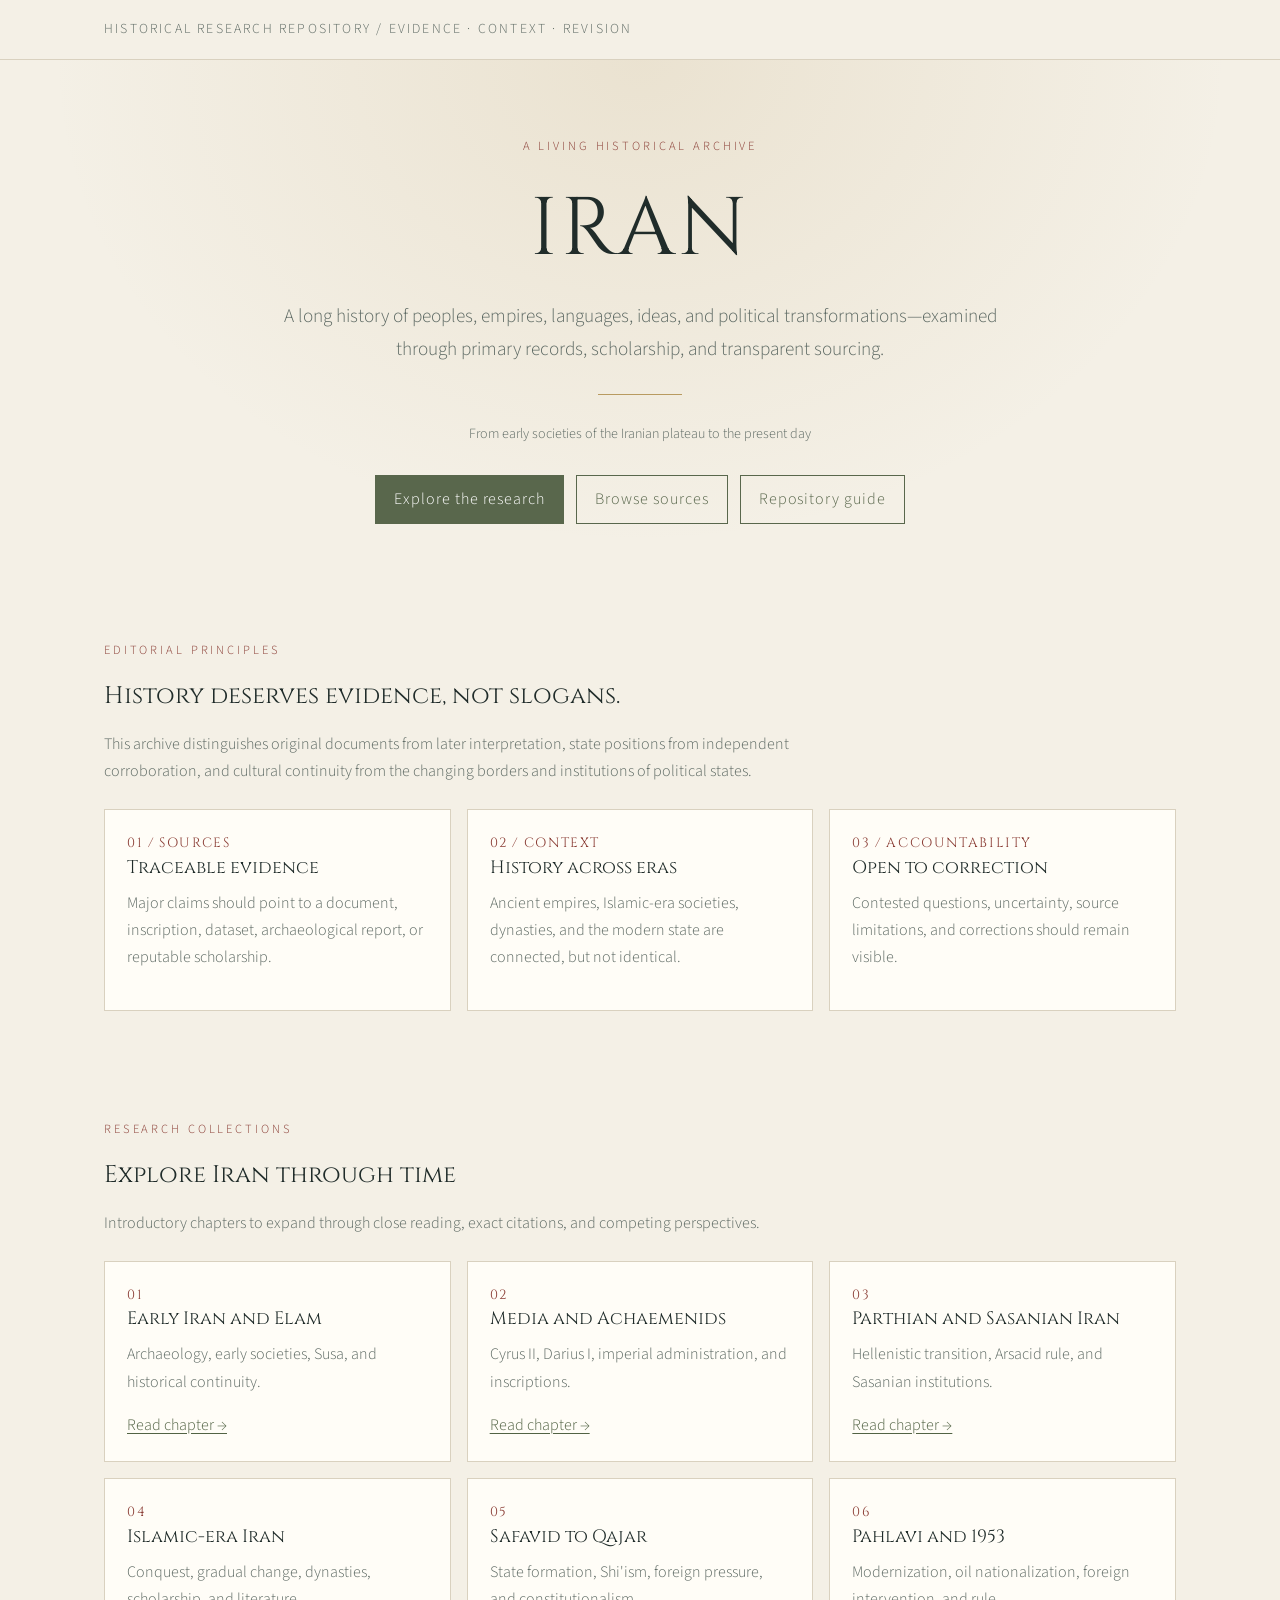
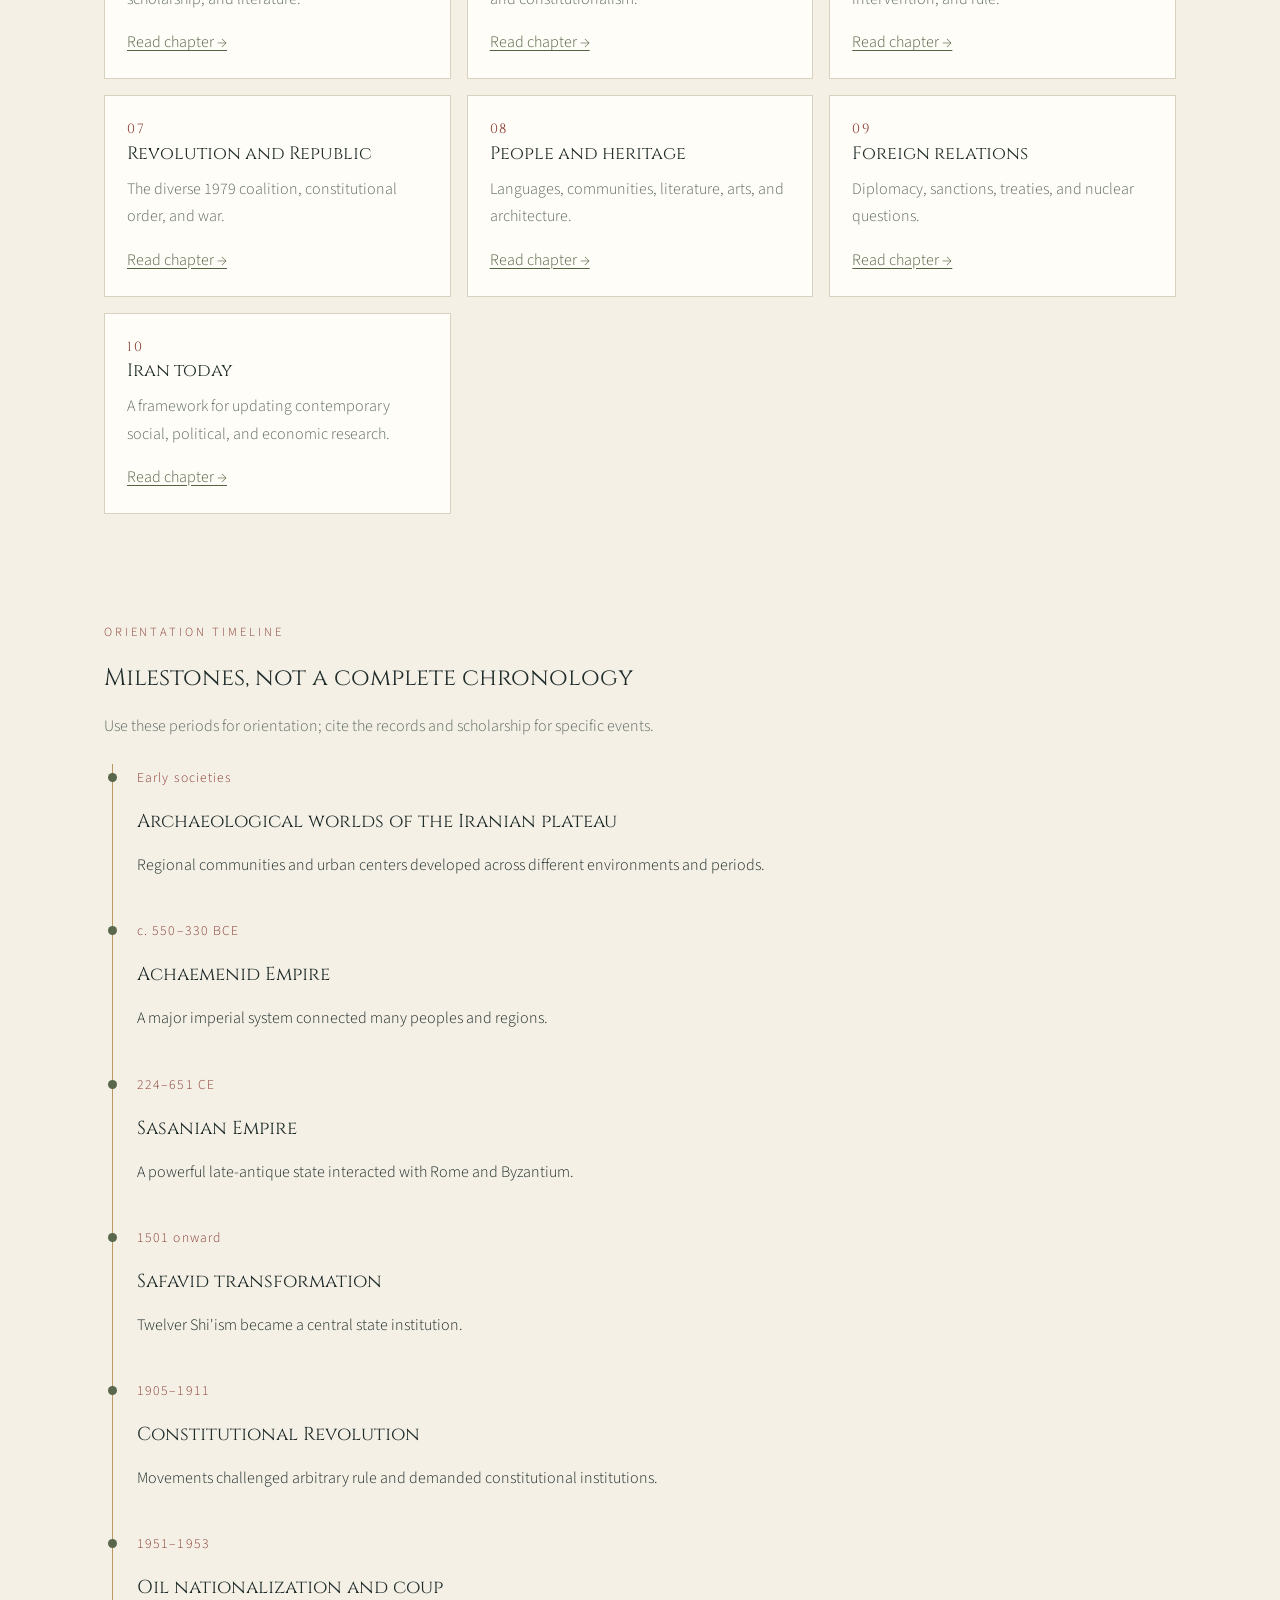
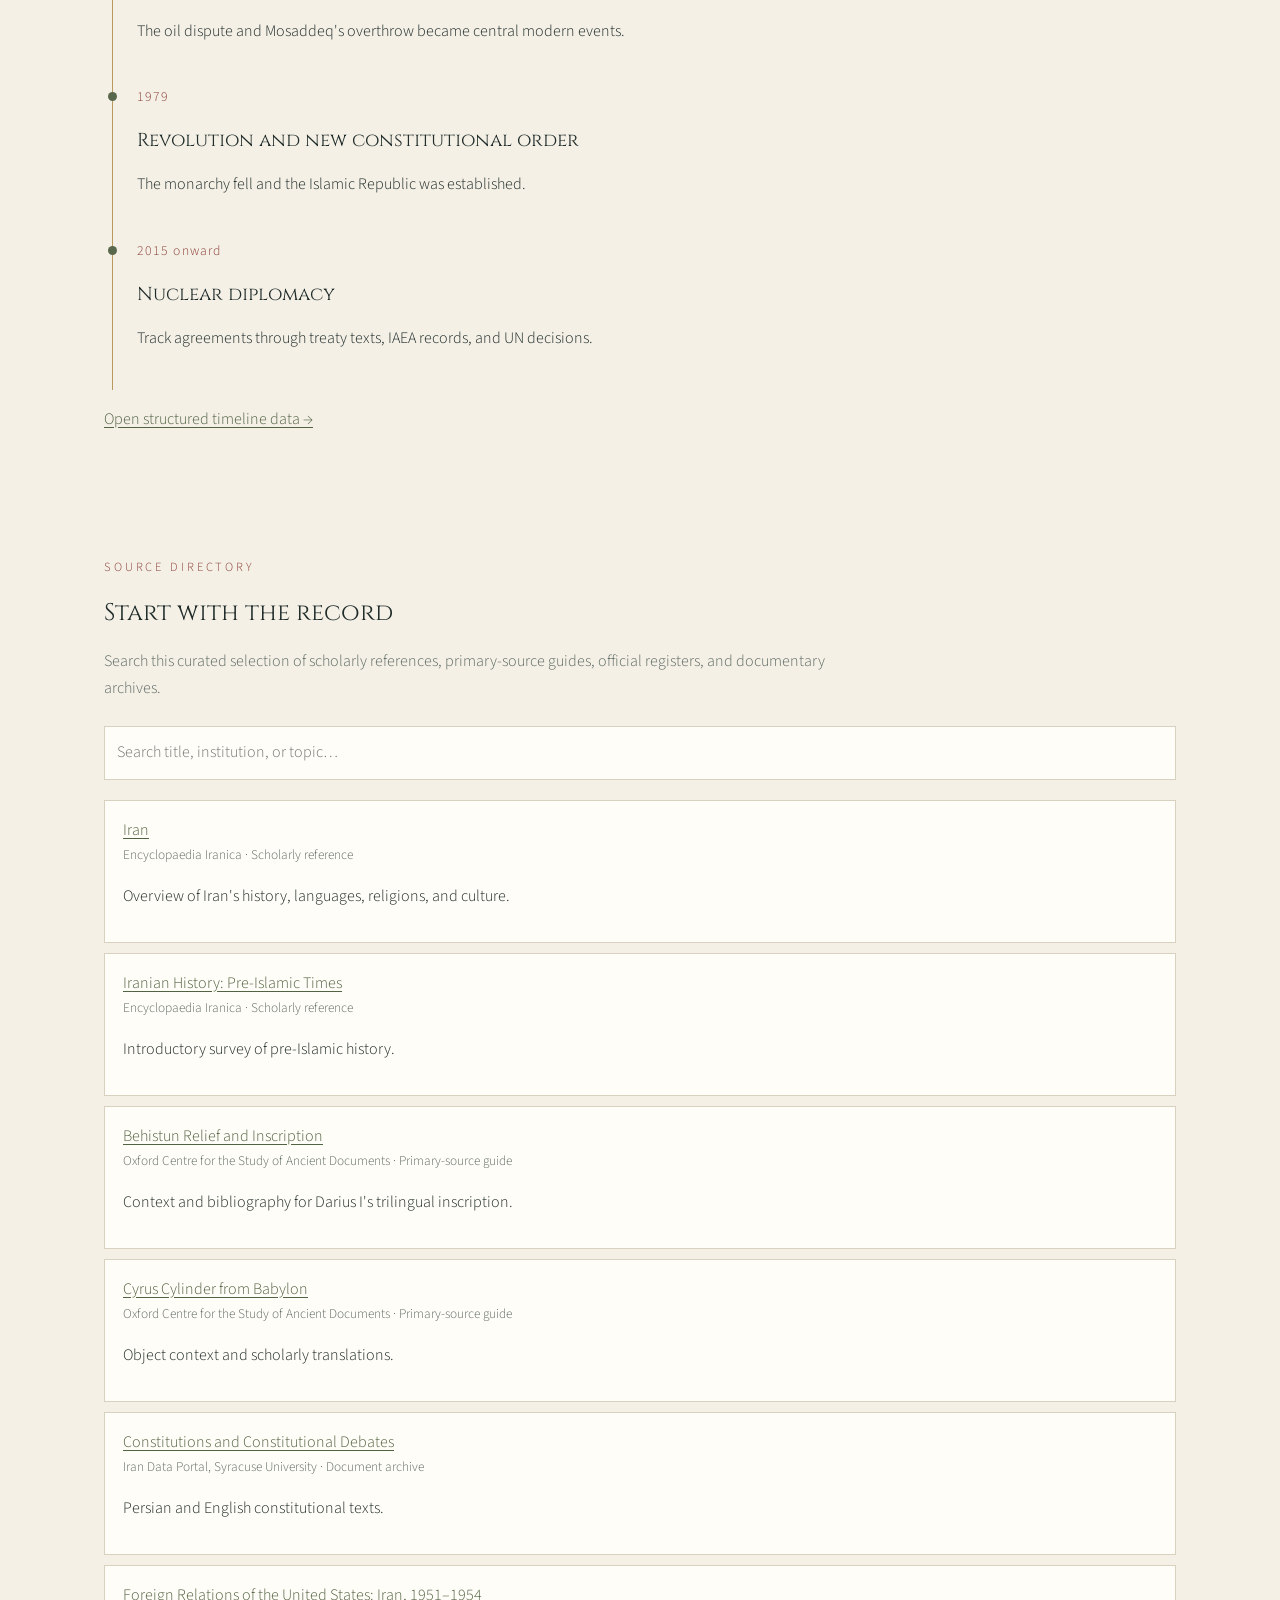
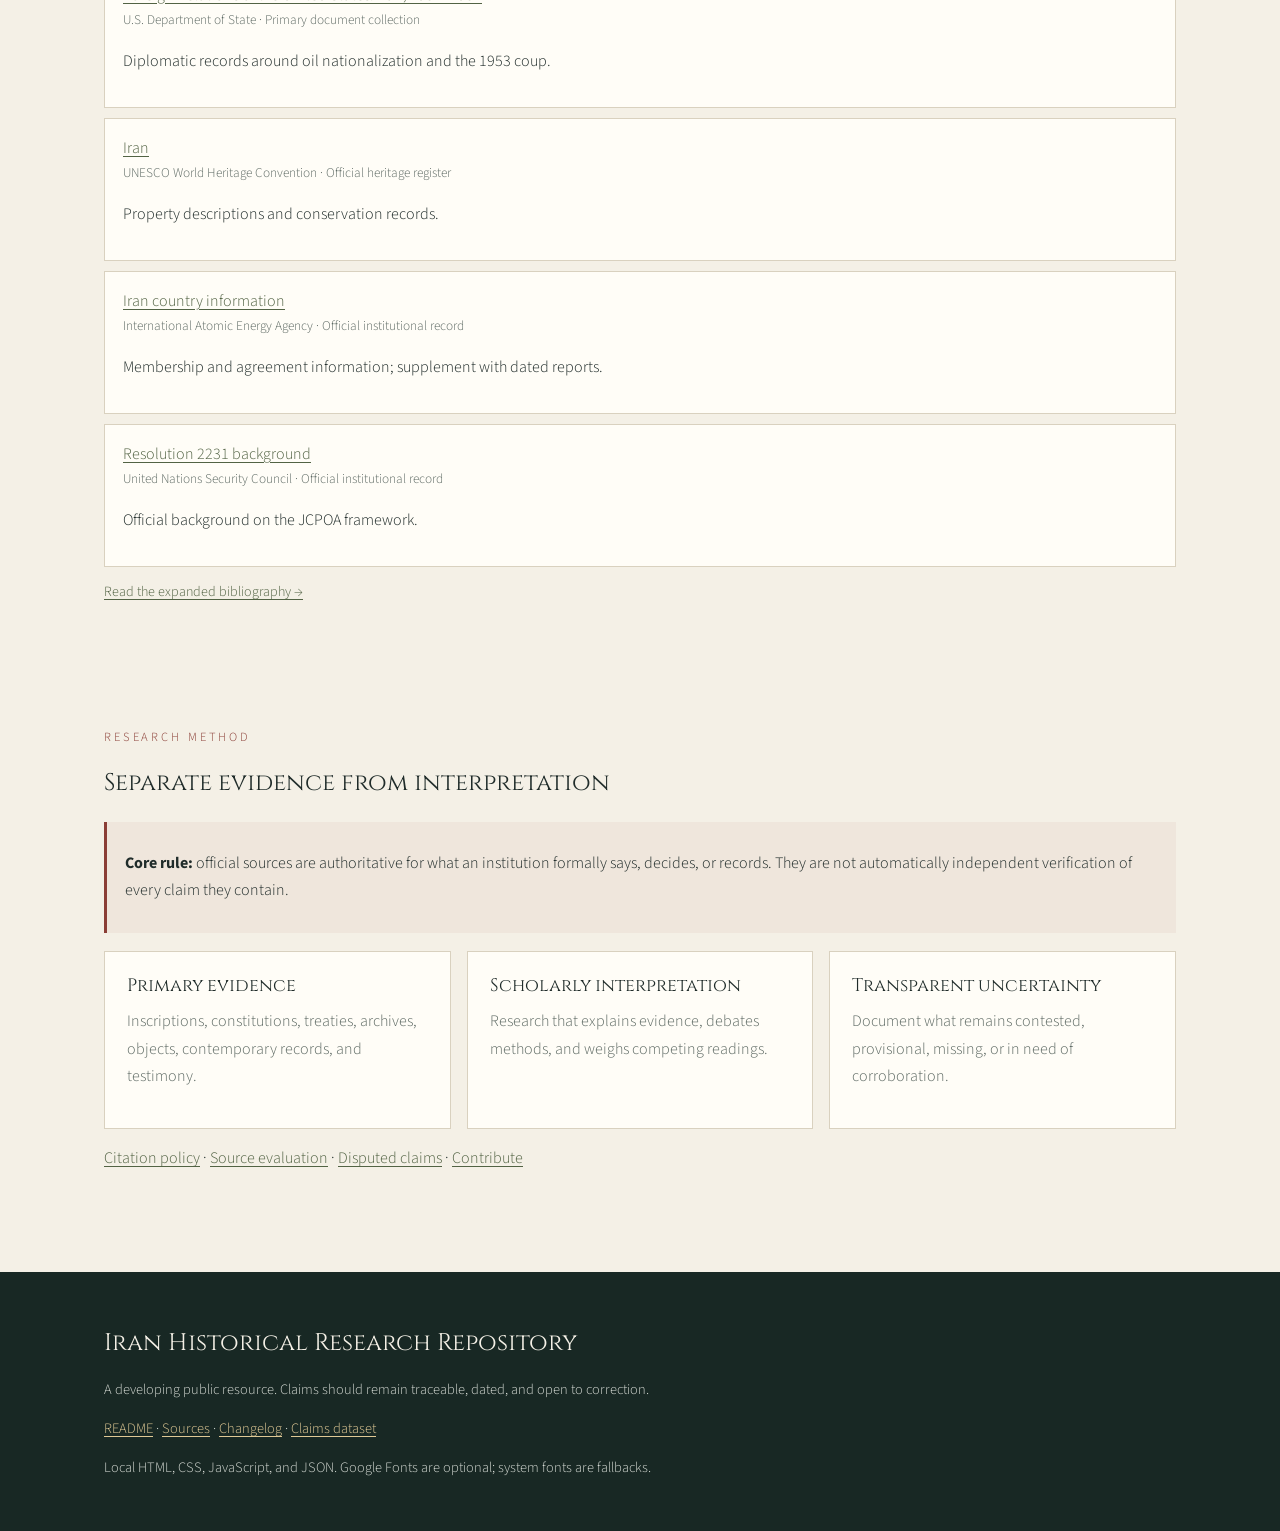
==== index.html @ 771d154b "Add files via upload" ====
<!doctype html>
<html lang="en"><head><meta charset="utf-8"><meta name="viewport" content="width=device-width, initial-scale=1"><meta name="description" content="Source-linked historical research on Iran's ancient societies, empires, peoples, culture, modern state, and international relations."><title>Iran | Historical Research Repository</title><link rel="stylesheet" href="assets/css/style.css"></head>
<body><header class="masthead"><div class="shell">Historical Research Repository / Evidence · Context · Revision</div></header><main>
<section class="hero"><div class="shell"><div class="eyebrow">A living historical archive</div><h1>IRAN</h1><p class="subtitle">A long history of peoples, empires, languages, ideas, and political transformations—examined through primary records, scholarship, and transparent sourcing.</p><div class="rule"></div><p class="fine">From early societies of the Iranian plateau to the present day</p><div class="actions"><a class="button primary" href="#research">Explore the research</a><a class="button" href="#sources">Browse sources</a><a class="button" href="README.md">Repository guide</a></div></div></section>
<section class="section"><div class="shell"><div class="section-head"><div class="eyebrow">Editorial principles</div><h2 class="section-title">History deserves evidence, not slogans.</h2><p>This archive distinguishes original documents from later interpretation, state positions from independent corroboration, and cultural continuity from the changing borders and institutions of political states.</p></div><div class="grid"><article class="panel"><div class="number">01 / SOURCES</div><h3>Traceable evidence</h3><p>Major claims should point to a document, inscription, dataset, archaeological report, or reputable scholarship.</p></article><article class="panel"><div class="number">02 / CONTEXT</div><h3>History across eras</h3><p>Ancient empires, Islamic-era societies, dynasties, and the modern state are connected, but not identical.</p></article><article class="panel"><div class="number">03 / ACCOUNTABILITY</div><h3>Open to correction</h3><p>Contested questions, uncertainty, source limitations, and corrections should remain visible.</p></article></div></div></section>
<section class="section" id="research"><div class="shell"><div class="section-head"><div class="eyebrow">Research collections</div><h2 class="section-title">Explore Iran through time</h2><p>Introductory chapters to expand through close reading, exact citations, and competing perspectives.</p></div><div class="grid">
<article class="panel"><div class="number">01</div><h3>Early Iran and Elam</h3><p>Archaeology, early societies, Susa, and historical continuity.</p><a href="research/01-early-iran-and-elam.md">Read chapter →</a></article>
<article class="panel"><div class="number">02</div><h3>Media and Achaemenids</h3><p>Cyrus II, Darius I, imperial administration, and inscriptions.</p><a href="research/02-media-and-achaemenids.md">Read chapter →</a></article>
<article class="panel"><div class="number">03</div><h3>Parthian and Sasanian Iran</h3><p>Hellenistic transition, Arsacid rule, and Sasanian institutions.</p><a href="research/03-hellenistic-parthian-sasanian.md">Read chapter →</a></article>
<article class="panel"><div class="number">04</div><h3>Islamic-era Iran</h3><p>Conquest, gradual change, dynasties, scholarship, and literature.</p><a href="research/04-islamic-era-and-regional-dynasties.md">Read chapter →</a></article>
<article class="panel"><div class="number">05</div><h3>Safavid to Qajar</h3><p>State formation, Shi'ism, foreign pressure, and constitutionalism.</p><a href="research/05-safavid-to-qajar.md">Read chapter →</a></article>
<article class="panel"><div class="number">06</div><h3>Pahlavi and 1953</h3><p>Modernization, oil nationalization, foreign intervention, and rule.</p><a href="research/06-pahlavi-era-and-1953.md">Read chapter →</a></article>
<article class="panel"><div class="number">07</div><h3>Revolution and Republic</h3><p>The diverse 1979 coalition, constitutional order, and war.</p><a href="research/07-revolution-and-islamic-republic.md">Read chapter →</a></article>
<article class="panel"><div class="number">08</div><h3>People and heritage</h3><p>Languages, communities, literature, arts, and architecture.</p><a href="research/08-people-language-religion-culture.md">Read chapter →</a></article>
<article class="panel"><div class="number">09</div><h3>Foreign relations</h3><p>Diplomacy, sanctions, treaties, and nuclear questions.</p><a href="research/09-foreign-relations-nuclear-diplomacy.md">Read chapter →</a></article>
<article class="panel"><div class="number">10</div><h3>Iran today</h3><p>A framework for updating contemporary social, political, and economic research.</p><a href="research/10-iran-today-and-open-questions.md">Read chapter →</a></article>
</div></div></section>
<section class="section" id="timeline"><div class="shell"><div class="section-head"><div class="eyebrow">Orientation timeline</div><h2 class="section-title">Milestones, not a complete chronology</h2><p>Use these periods for orientation; cite the records and scholarship for specific events.</p></div><div class="timeline">
<div class="event"><time>Early societies</time><h3>Archaeological worlds of the Iranian plateau</h3><p>Regional communities and urban centers developed across different environments and periods.</p></div>
<div class="event"><time>c. 550–330 BCE</time><h3>Achaemenid Empire</h3><p>A major imperial system connected many peoples and regions.</p></div>
<div class="event"><time>224–651 CE</time><h3>Sasanian Empire</h3><p>A powerful late-antique state interacted with Rome and Byzantium.</p></div>
<div class="event"><time>1501 onward</time><h3>Safavid transformation</h3><p>Twelver Shi'ism became a central state institution.</p></div>
<div class="event"><time>1905–1911</time><h3>Constitutional Revolution</h3><p>Movements challenged arbitrary rule and demanded constitutional institutions.</p></div>
<div class="event"><time>1951–1953</time><h3>Oil nationalization and coup</h3><p>The oil dispute and Mosaddeq's overthrow became central modern events.</p></div>
<div class="event"><time>1979</time><h3>Revolution and new constitutional order</h3><p>The monarchy fell and the Islamic Republic was established.</p></div>
<div class="event"><time>2015 onward</time><h3>Nuclear diplomacy</h3><p>Track agreements through treaty texts, IAEA records, and UN decisions.</p></div>
</div><p><a href="data/timeline.json">Open structured timeline data →</a></p></div></section>
<section class="section" id="sources"><div class="shell"><div class="section-head"><div class="eyebrow">Source directory</div><h2 class="section-title">Start with the record</h2><p>Search this curated selection of scholarly references, primary-source guides, official registers, and documentary archives.</p></div><div class="search-row"><input id="source-search" type="search" placeholder="Search title, institution, or topic…" aria-label="Search sources"></div><div id="source-list" class="source-list" aria-live="polite"></div><p class="fine"><a href="SOURCES.md">Read the expanded bibliography →</a></p></div></section>
<section class="section"><div class="shell"><div class="section-head"><div class="eyebrow">Research method</div><h2 class="section-title">Separate evidence from interpretation</h2></div><div class="note"><p><strong>Core rule:</strong> official sources are authoritative for what an institution formally says, decides, or records. They are not automatically independent verification of every claim they contain.</p></div><div class="grid" style="margin-top:18px"><article class="panel"><h3>Primary evidence</h3><p>Inscriptions, constitutions, treaties, archives, objects, contemporary records, and testimony.</p></article><article class="panel"><h3>Scholarly interpretation</h3><p>Research that explains evidence, debates methods, and weighs competing readings.</p></article><article class="panel"><h3>Transparent uncertainty</h3><p>Document what remains contested, provisional, missing, or in need of corroboration.</p></article></div><p><a href="CITATION_POLICY.md">Citation policy</a> · <a href="methodology/source-evaluation.md">Source evaluation</a> · <a href="methodology/disputed-claims.md">Disputed claims</a> · <a href="CONTRIBUTING.md">Contribute</a></p></div></section>
</main><footer class="footer"><div class="shell"><h2>Iran Historical Research Repository</h2><p>A developing public resource. Claims should remain traceable, dated, and open to correction.</p><p><a href="README.md">README</a> · <a href="SOURCES.md">Sources</a> · <a href="updates/changelog.md">Changelog</a> · <a href="data/claims.json">Claims dataset</a></p><p class="fine">Local HTML, CSS, JavaScript, and JSON. Google Fonts are optional; system fonts are fallbacks.</p></div></footer><script src="assets/js/app.js"></script></body></html>
---- assets/css/style.css ----
@import url('https://fonts.googleapis.com/css2?family=Cinzel:wght@400;500&family=Source+Sans+3:wght@300;400;500&display=swap');
:root{--ink:#202c2a;--muted:#5e6a64;--paper:#f4f0e6;--card:#fffdf7;--olive:#59674c;--red:#8b3e36;--gold:#b89a60;--line:#d9d1bf;--night:#182824}*{box-sizing:border-box}html{scroll-behavior:smooth}body{margin:0;background:var(--paper);color:var(--ink);font-family:"Source Sans 3",Arial,sans-serif;font-weight:300;line-height:1.7}a{color:#526344;text-underline-offset:3px}.shell{max-width:1120px;margin:auto;padding:0 24px}.masthead{padding:18px 0;border-bottom:1px solid var(--line);font-size:.86rem;letter-spacing:.16em;text-transform:uppercase;color:var(--muted)}.hero{padding:76px 0 62px;text-align:center;background:radial-gradient(ellipse at top,rgba(184,154,96,.16),transparent 65%)}.eyebrow{letter-spacing:.23em;text-transform:uppercase;color:var(--red);font-size:.78rem}.hero h1,.section-title,h2,h3{font-family:Cinzel,Georgia,serif;font-weight:400;line-height:1.25}.hero h1{font-size:clamp(2.5rem,7vw,5.1rem);letter-spacing:.035em;margin:.25em 0}.subtitle{max-width:760px;margin:0 auto;color:var(--muted);font-size:1.2rem}.rule{width:84px;height:1px;background:var(--gold);margin:28px auto}.actions{display:flex;justify-content:center;gap:12px;flex-wrap:wrap;margin-top:28px}.button{display:inline-block;padding:10px 18px;border:1px solid var(--olive);text-decoration:none;color:var(--olive);letter-spacing:.06em}.button.primary{background:var(--olive);color:white}.section{padding:54px 0}.section-head{margin-bottom:24px}.section-head p{color:var(--muted);max-width:760px}.grid{display:grid;grid-template-columns:repeat(3,minmax(0,1fr));gap:16px}.panel{background:var(--card);border:1px solid var(--line);padding:22px}.panel h3{font-size:1.12rem;margin:.1em 0 .6em}.panel p{color:var(--muted);margin:.4em 0 1em}.number{font-family:Cinzel,Georgia,serif;color:var(--red);font-size:.84rem;letter-spacing:.12em}.timeline{border-left:1px solid var(--gold);margin:18px 0 0 8px;padding-left:24px}.event{position:relative;padding:0 0 22px}.event:before{content:"";position:absolute;width:9px;height:9px;border-radius:50%;background:var(--olive);left:-29px;top:9px}.event time{color:var(--red);letter-spacing:.08em;font-size:.85rem}.search-row{display:flex;gap:10px;flex-wrap:wrap;margin:20px 0}.search-row input{flex:1;min-width:240px;padding:12px;border:1px solid var(--line);background:var(--card);font:inherit}.source-list{display:grid;gap:10px}.source{padding:16px 18px;background:var(--card);border:1px solid var(--line)}.source small{display:block;color:var(--muted)}.note{border-left:3px solid var(--red);padding:12px 18px;background:rgba(139,62,54,.055)}.footer{background:var(--night);color:#f4f0e6;padding:36px 0;margin-top:30px}.footer a{color:#e0c995}.footer p{color:#d4d9d3;font-size:.9rem}.fine{font-size:.88rem;color:var(--muted)}@media(max-width:800px){.grid{grid-template-columns:repeat(2,minmax(0,1fr))}.hero{padding:54px 0 44px}}@media(max-width:560px){.grid{grid-template-columns:1fr}.shell{padding:0 16px}.section{padding:38px 0}.hero h1{font-size:2.65rem}}
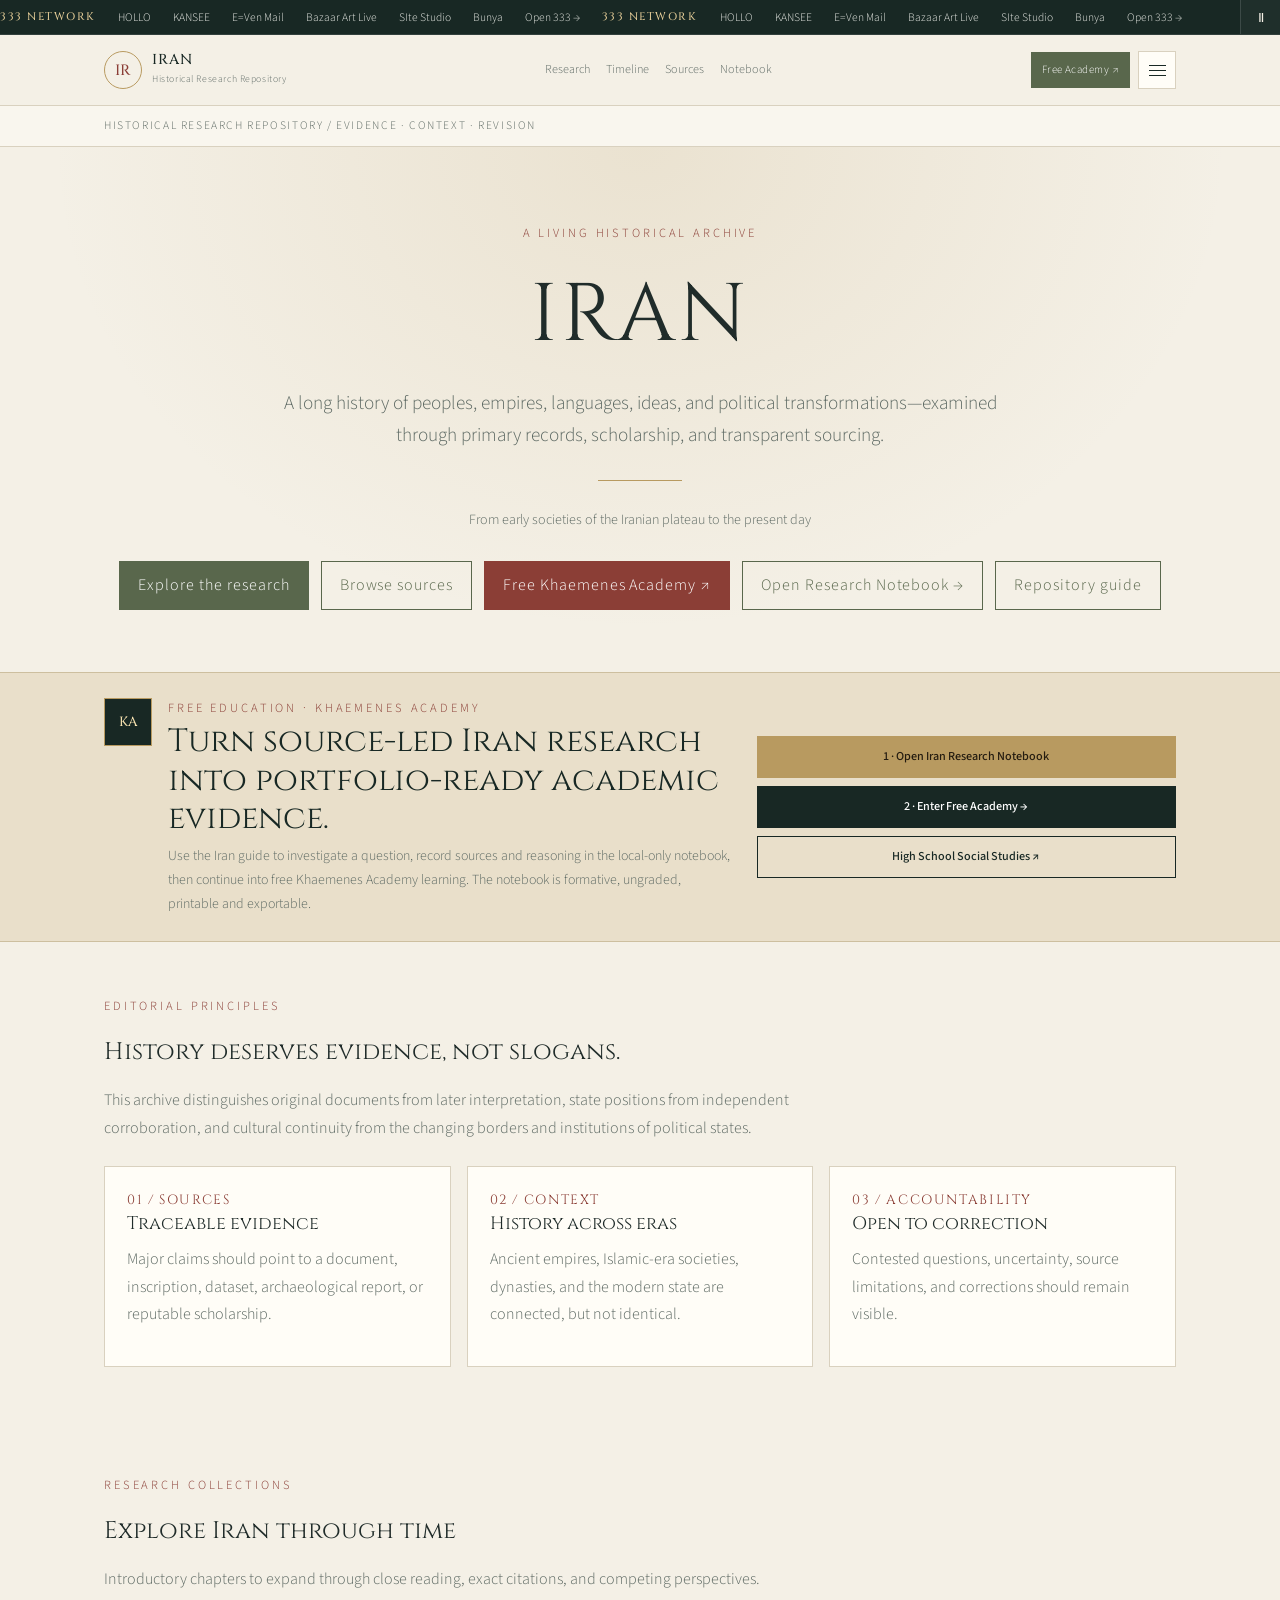
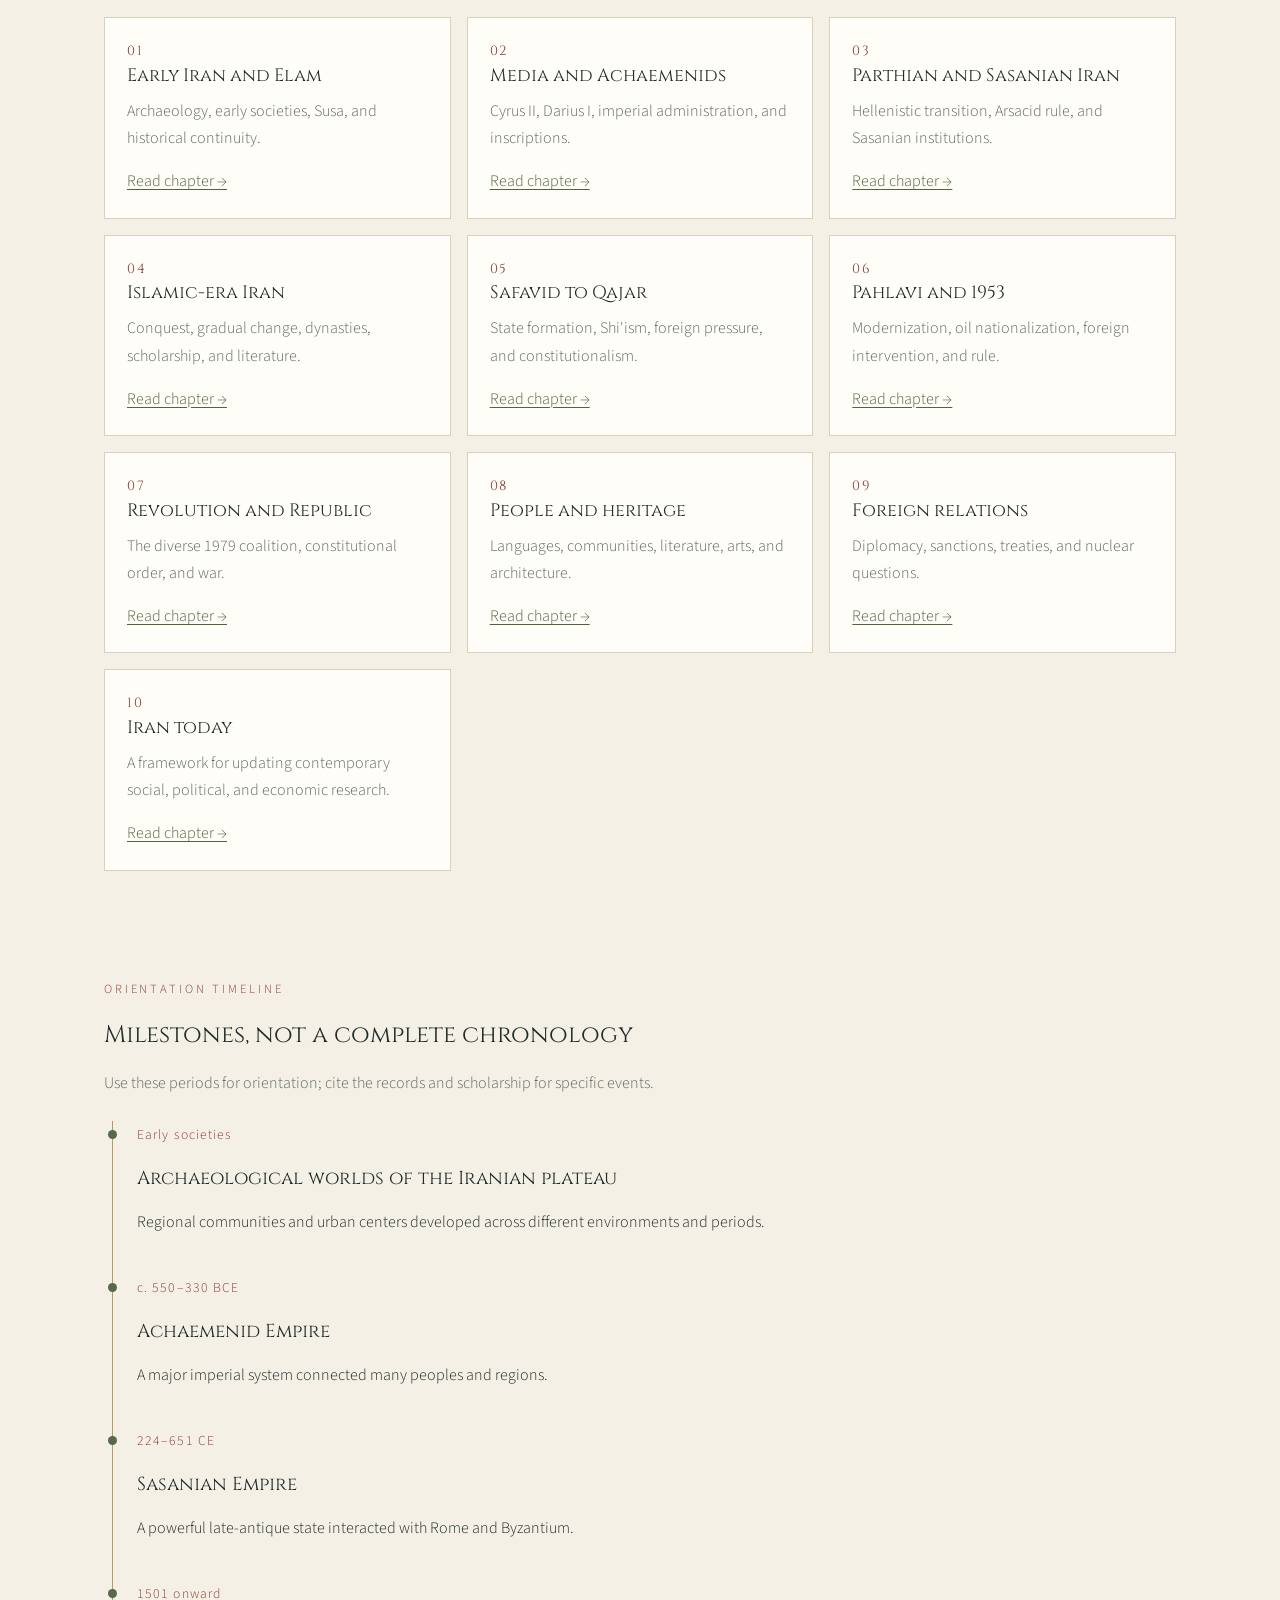
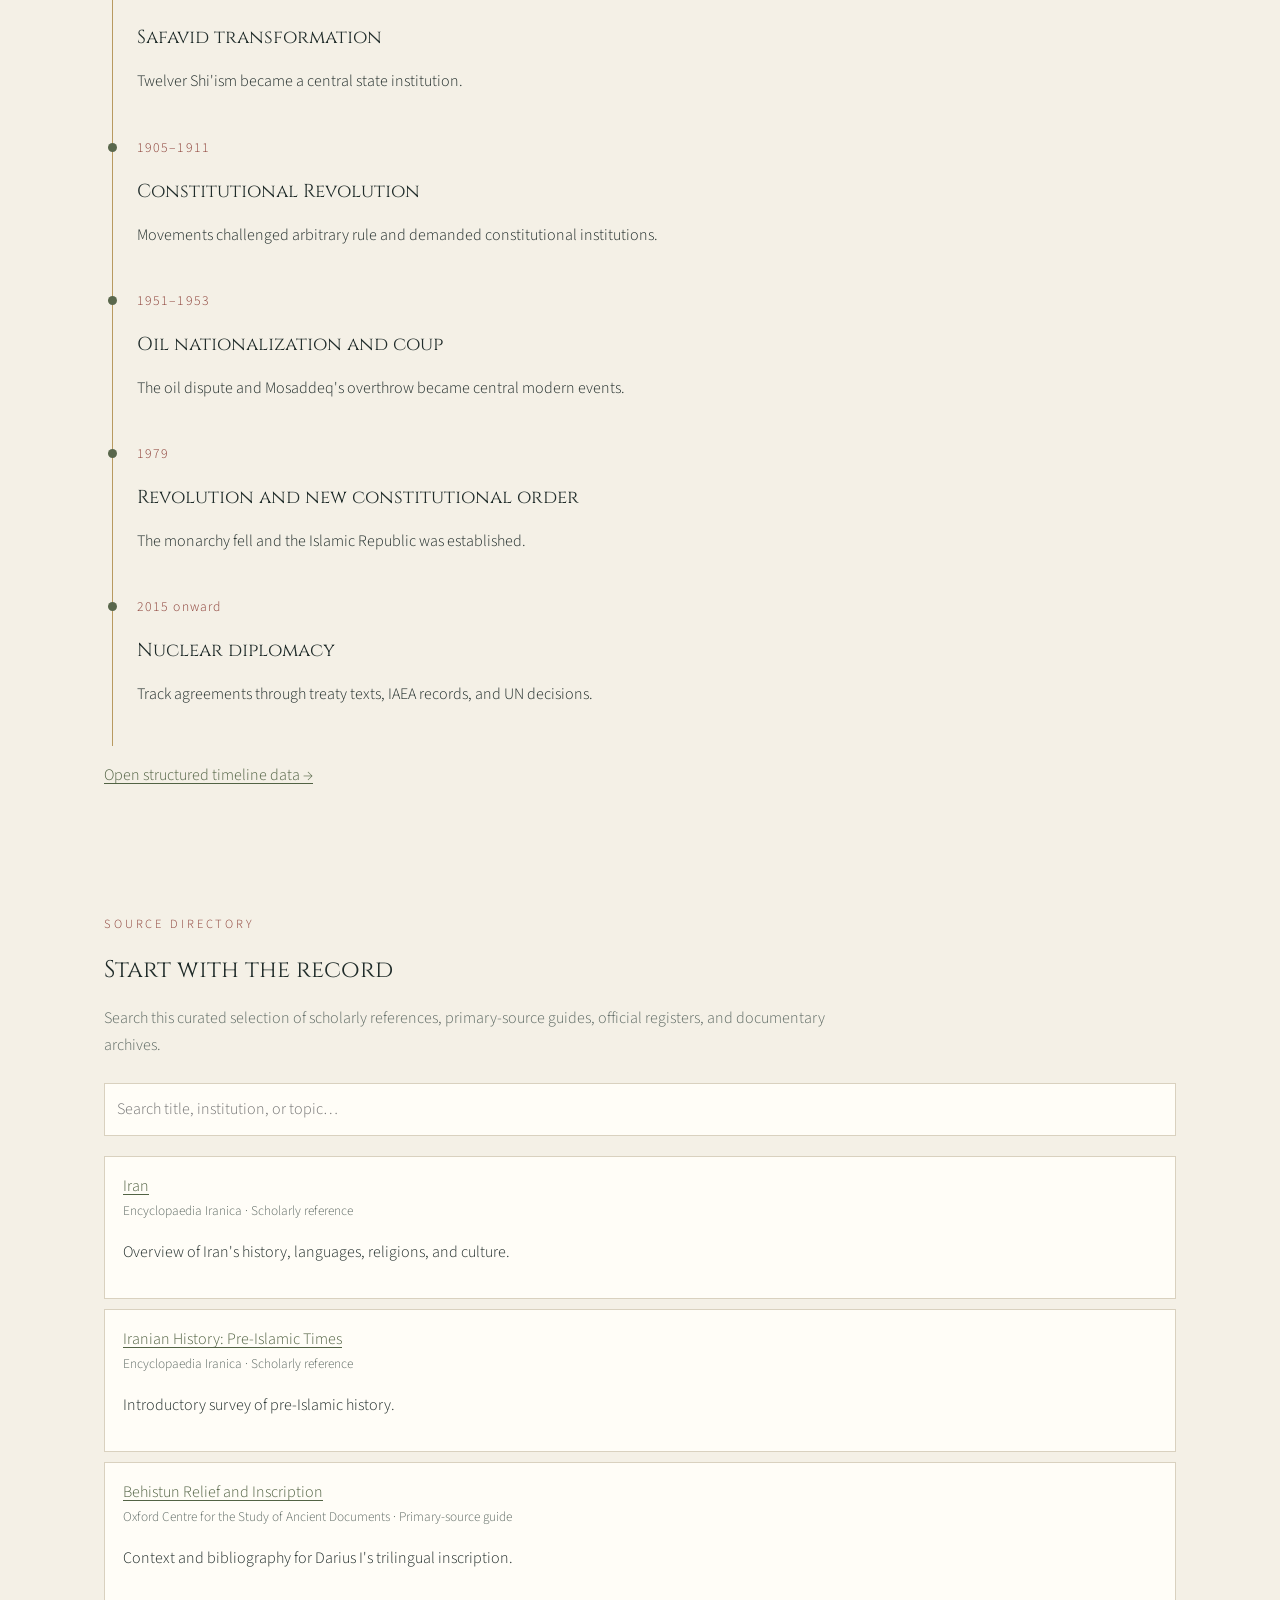
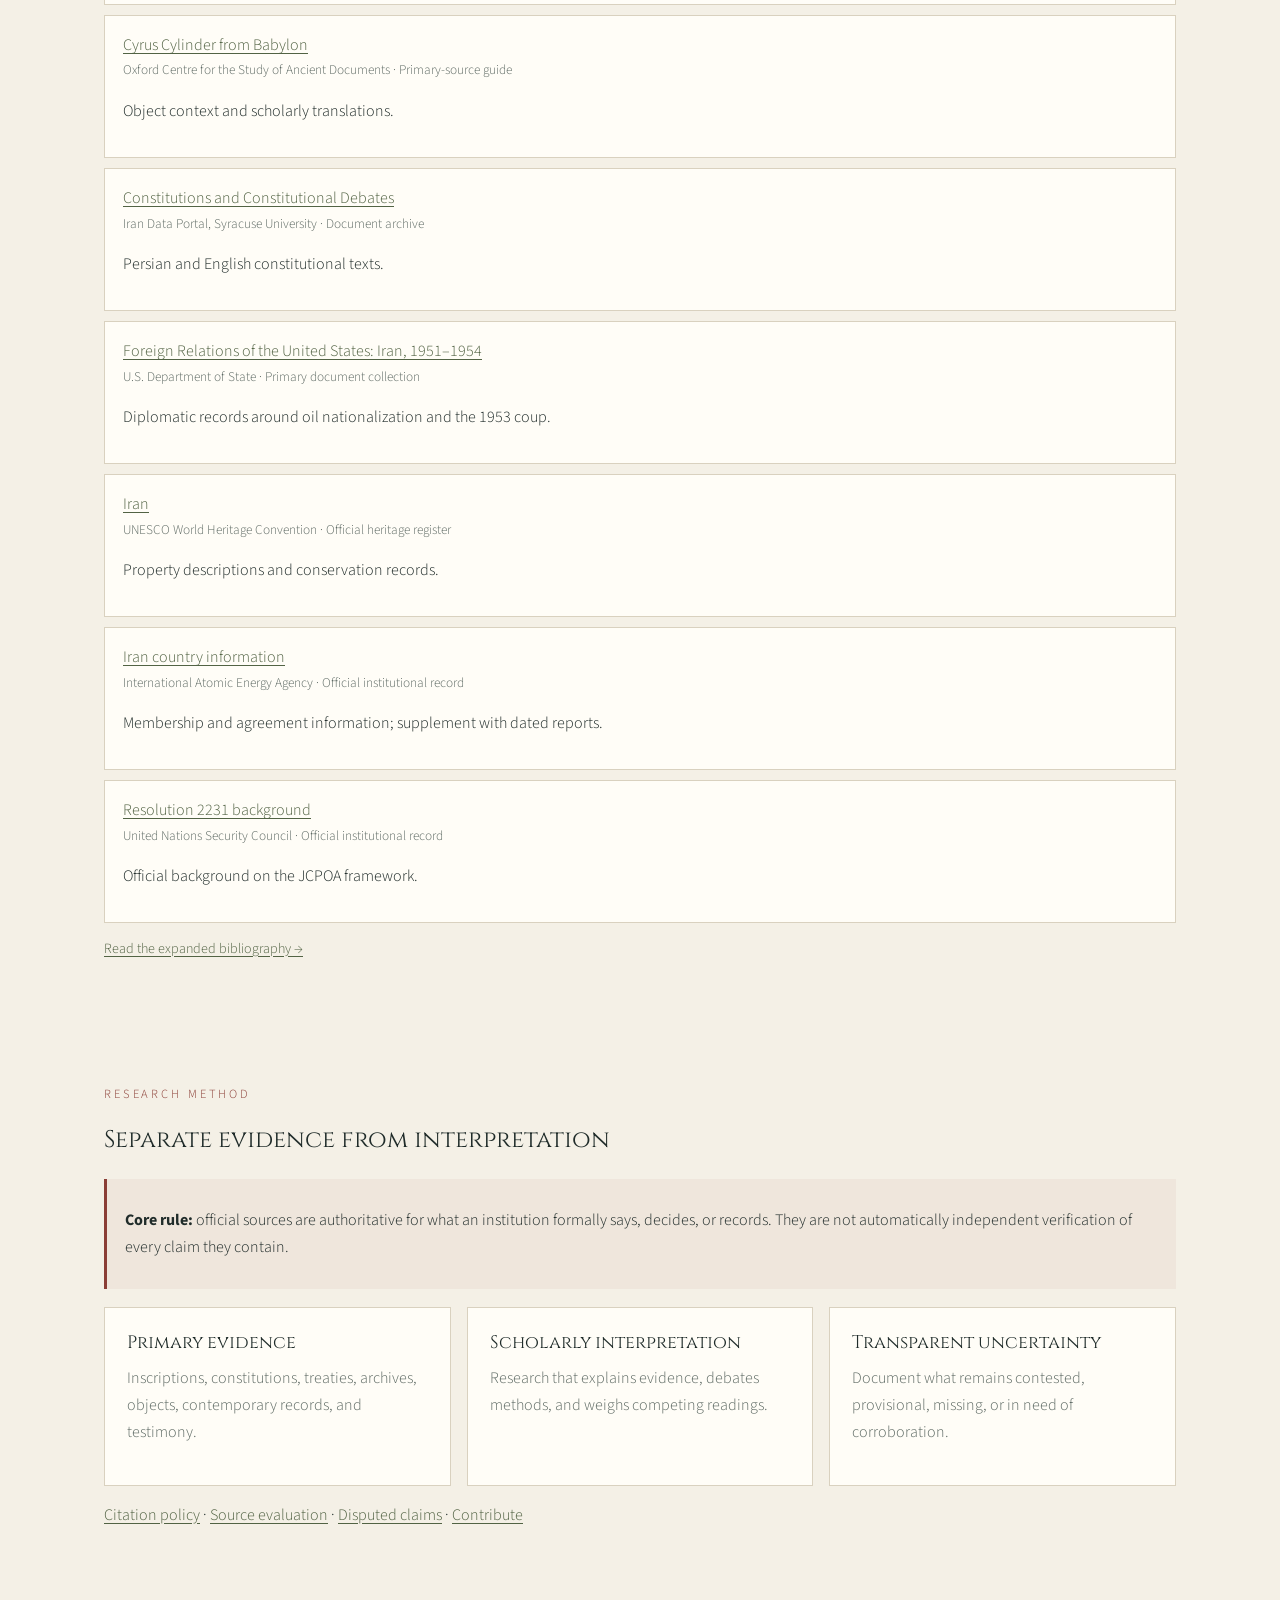
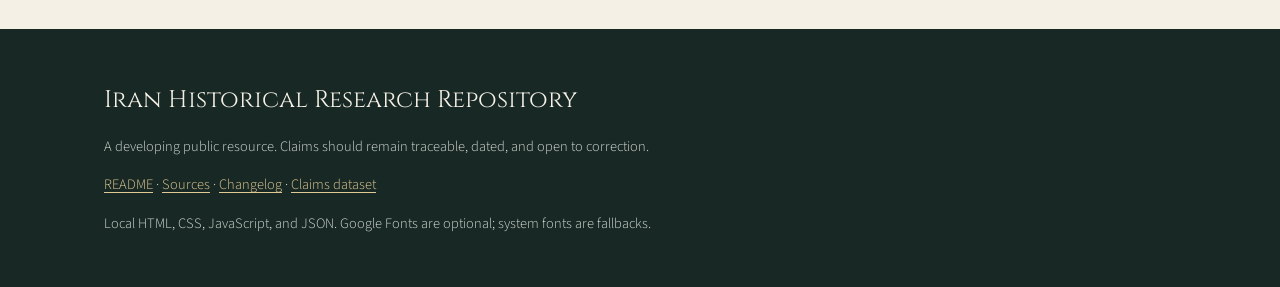
==== commit 58d0c4ea: "Add Iran ecosystem ticker menu and Academy pathway" ====
--- a/index.html
+++ b/index.html
@@ -1,7 +1,76 @@
 <!doctype html>
 <html lang="en"><head><meta charset="utf-8"><meta name="viewport" content="width=device-width, initial-scale=1"><meta name="description" content="Source-linked historical research on Iran's ancient societies, empires, peoples, culture, modern state, and international relations."><title>Iran | Historical Research Repository</title><link rel="stylesheet" href="assets/css/style.css"></head>
-<body><header class="masthead"><div class="shell">Historical Research Repository / Evidence · Context · Revision</div></header><main>
-<section class="hero"><div class="shell"><div class="eyebrow">A living historical archive</div><h1>IRAN</h1><p class="subtitle">A long history of peoples, empires, languages, ideas, and political transformations—examined through primary records, scholarship, and transparent sourcing.</p><div class="rule"></div><p class="fine">From early societies of the Iranian plateau to the present day</p><div class="actions"><a class="button primary" href="#research">Explore the research</a><a class="button" href="#sources">Browse sources</a><a class="button" href="README.md">Repository guide</a></div></div></section>
+<body id="top">
+<a class="skip-link" href="#main">Skip to main content</a>
+
+<div id="vnvTicker" data-paused="false" aria-label="Verve N Veda 333 Network ticker">
+  <div class="viewport">
+    <div class="track">
+      <div class="set">
+        <span class="brand">333 Network</span>
+        <a href="https://vervenveda.github.io/333.github.io/app/HOLLO_333_direct_connect_index.html">HOLLO</a>
+        <a href="https://vervenveda.github.io/333.github.io/app/KANSEE_333_meeting_rooms_index.html">KANSEE</a>
+        <a href="https://vervenveda.github.io/333.github.io/app/EVen_mail_index.html">E=Ven Mail</a>
+        <a href="https://vervenveda.github.io/333.github.io/app/Bazaar_Art_Live_index.html">Bazaar Art Live</a>
+        <a href="https://vervenveda.github.io/333.github.io/app/SIte_builder_index.html">SIte Studio</a>
+        <a href="https://vervenveda.github.io/333.github.io/app/Bunya_digital_infrastructure_index.html">Bunya</a>
+        <a href="https://vervenveda.github.io/333.github.io/">Open 333 →</a>
+      </div>
+      <div class="set" aria-hidden="true">
+        <span class="brand">333 Network</span>
+        <a tabindex="-1" href="https://vervenveda.github.io/333.github.io/app/HOLLO_333_direct_connect_index.html">HOLLO</a>
+        <a tabindex="-1" href="https://vervenveda.github.io/333.github.io/app/KANSEE_333_meeting_rooms_index.html">KANSEE</a>
+        <a tabindex="-1" href="https://vervenveda.github.io/333.github.io/app/EVen_mail_index.html">E=Ven Mail</a>
+        <a tabindex="-1" href="https://vervenveda.github.io/333.github.io/app/Bazaar_Art_Live_index.html">Bazaar Art Live</a>
+        <a tabindex="-1" href="https://vervenveda.github.io/333.github.io/app/SIte_builder_index.html">SIte Studio</a>
+        <a tabindex="-1" href="https://vervenveda.github.io/333.github.io/app/Bunya_digital_infrastructure_index.html">Bunya</a>
+        <a tabindex="-1" href="https://vervenveda.github.io/333.github.io/">Open 333 →</a>
+      </div>
+    </div>
+  </div>
+  <button class="pause" id="tickerPause" type="button" aria-label="Pause 333 Network ticker" aria-pressed="false" title="Pause or resume ticker">Ⅱ</button>
+</div>
+
+<header class="site-header">
+  <div class="shell header-inner">
+    <a class="site-brand" href="#top" aria-label="Iran research repository home">
+      <span class="site-brand-mark" aria-hidden="true">IR</span>
+      <span><strong>IRAN</strong><small>Historical Research Repository</small></span>
+    </a>
+    <nav class="site-nav" aria-label="Iran research navigation">
+      <a href="#research">Research</a>
+      <a href="#timeline">Timeline</a>
+      <a href="#sources">Sources</a>
+      <a href="learning/iran-research-notebook.html">Notebook</a>
+    </nav>
+    <div class="site-actions">
+      <a class="nav-academy" href="https://vervenveda.com/Khaemenes_Academy.github.io/" target="_blank" rel="noopener noreferrer">Free Academy ↗</a>
+      <button class="menu-button" id="menuButton" type="button" aria-label="Open ecosystem menu" aria-expanded="false" aria-controls="menuOverlay">
+        <span class="menu-lines" aria-hidden="true"></span>
+      </button>
+    </div>
+  </div>
+</header>
+<header class="masthead"><div class="shell">Historical Research Repository / Evidence · Context · Revision</div></header>
+<main id="main" tabindex="-1">
+<section class="hero"><div class="shell"><div class="eyebrow">A living historical archive</div><h1>IRAN</h1><p class="subtitle">A long history of peoples, empires, languages, ideas, and political transformations—examined through primary records, scholarship, and transparent sourcing.</p><div class="rule"></div><p class="fine">From early societies of the Iranian plateau to the present day</p><div class="actions"><a class="button primary" href="#research">Explore the research</a><a class="button" href="#sources">Browse sources</a><a class="button academy" href="https://vervenveda.com/Khaemenes_Academy.github.io/" target="_blank" rel="noopener noreferrer">Free Khaemenes Academy ↗</a><a class="button" href="learning/iran-research-notebook.html">Open Research Notebook →</a><a class="button" href="README.md">Repository guide</a></div></div></section>
+<aside class="academy-bridge" aria-label="Free Khaemenes Academy educational pathway">
+  <div class="shell academy-bridge-inner">
+    <div class="academy-bridge-copy">
+      <div class="academy-badge" aria-hidden="true">KA</div>
+      <div>
+        <div class="eyebrow">FREE EDUCATION · KHAEMENES ACADEMY</div>
+        <h2>Turn source-led Iran research into portfolio-ready academic evidence.</h2>
+        <p>Use the Iran guide to investigate a question, record sources and reasoning in the local-only notebook, then continue into free Khaemenes Academy learning. The notebook is formative, ungraded, printable and exportable.</p>
+      </div>
+    </div>
+    <div class="academy-bridge-actions" aria-label="Khaemenes Academy learning pathway">
+      <a class="academy-bridge-action gold" href="learning/iran-research-notebook.html">1 · Open Iran Research Notebook</a>
+      <a class="academy-bridge-action" href="https://vervenveda.com/Khaemenes_Academy.github.io/" target="_blank" rel="noopener noreferrer">2 · Enter Free Academy →</a>
+      <a class="academy-bridge-action secondary" href="https://vervenveda.com/Khaemenes_High.github.io/courses/social-studies/" target="_blank" rel="noopener noreferrer">High School Social Studies ↗</a>
+    </div>
+  </div>
+</aside>
 <section class="section"><div class="shell"><div class="section-head"><div class="eyebrow">Editorial principles</div><h2 class="section-title">History deserves evidence, not slogans.</h2><p>This archive distinguishes original documents from later interpretation, state positions from independent corroboration, and cultural continuity from the changing borders and institutions of political states.</p></div><div class="grid"><article class="panel"><div class="number">01 / SOURCES</div><h3>Traceable evidence</h3><p>Major claims should point to a document, inscription, dataset, archaeological report, or reputable scholarship.</p></article><article class="panel"><div class="number">02 / CONTEXT</div><h3>History across eras</h3><p>Ancient empires, Islamic-era societies, dynasties, and the modern state are connected, but not identical.</p></article><article class="panel"><div class="number">03 / ACCOUNTABILITY</div><h3>Open to correction</h3><p>Contested questions, uncertainty, source limitations, and corrections should remain visible.</p></article></div></div></section>
 <section class="section" id="research"><div class="shell"><div class="section-head"><div class="eyebrow">Research collections</div><h2 class="section-title">Explore Iran through time</h2><p>Introductory chapters to expand through close reading, exact citations, and competing perspectives.</p></div><div class="grid">
 <article class="panel"><div class="number">01</div><h3>Early Iran and Elam</h3><p>Archaeology, early societies, Susa, and historical continuity.</p><a href="research/01-early-iran-and-elam.md">Read chapter →</a></article>
@@ -27,4 +96,41 @@
 </div><p><a href="data/timeline.json">Open structured timeline data →</a></p></div></section>
 <section class="section" id="sources"><div class="shell"><div class="section-head"><div class="eyebrow">Source directory</div><h2 class="section-title">Start with the record</h2><p>Search this curated selection of scholarly references, primary-source guides, official registers, and documentary archives.</p></div><div class="search-row"><input id="source-search" type="search" placeholder="Search title, institution, or topic…" aria-label="Search sources"></div><div id="source-list" class="source-list" aria-live="polite"></div><p class="fine"><a href="SOURCES.md">Read the expanded bibliography →</a></p></div></section>
 <section class="section"><div class="shell"><div class="section-head"><div class="eyebrow">Research method</div><h2 class="section-title">Separate evidence from interpretation</h2></div><div class="note"><p><strong>Core rule:</strong> official sources are authoritative for what an institution formally says, decides, or records. They are not automatically independent verification of every claim they contain.</p></div><div class="grid" style="margin-top:18px"><article class="panel"><h3>Primary evidence</h3><p>Inscriptions, constitutions, treaties, archives, objects, contemporary records, and testimony.</p></article><article class="panel"><h3>Scholarly interpretation</h3><p>Research that explains evidence, debates methods, and weighs competing readings.</p></article><article class="panel"><h3>Transparent uncertainty</h3><p>Document what remains contested, provisional, missing, or in need of corroboration.</p></article></div><p><a href="CITATION_POLICY.md">Citation policy</a> · <a href="methodology/source-evaluation.md">Source evaluation</a> · <a href="methodology/disputed-claims.md">Disputed claims</a> · <a href="CONTRIBUTING.md">Contribute</a></p></div></section>
-</main><footer class="footer"><div class="shell"><h2>Iran Historical Research Repository</h2><p>A developing public resource. Claims should remain traceable, dated, and open to correction.</p><p><a href="README.md">README</a> · <a href="SOURCES.md">Sources</a> · <a href="updates/changelog.md">Changelog</a> · <a href="data/claims.json">Claims dataset</a></p><p class="fine">Local HTML, CSS, JavaScript, and JSON. Google Fonts are optional; system fonts are fallbacks.</p></div></footer><script src="assets/js/app.js"></script></body></html>+</main>
+<div class="menu-overlay" id="menuOverlay" aria-hidden="true">
+  <aside class="menu-drawer" role="dialog" aria-modal="true" aria-labelledby="ecosystemMenuTitle">
+    <div class="menu-head">
+      <div><div class="eyebrow">VERVE N VEDA</div><h2 id="ecosystemMenuTitle">Ecosystem</h2></div>
+      <button class="menu-close" id="menuClose" type="button" aria-label="Close ecosystem menu">×</button>
+    </div>
+
+    <div class="menu-group">Iran research</div>
+    <nav class="menu-links" aria-label="Iran research links">
+      <a href="#top"><span>Iran Research Home</span><span>→</span></a>
+      <a href="#research"><span>Research Collections</span><span>→</span></a>
+      <a href="#timeline"><span>Orientation Timeline</span><span>→</span></a>
+      <a href="#sources"><span>Source Directory</span><span>→</span></a>
+      <a href="learning/iran-research-notebook.html"><span>Iran Research Notebook</span><span>→</span></a>
+    </nav>
+
+    <div class="menu-group">Education</div>
+    <nav class="menu-links" aria-label="Education links">
+      <a href="https://vervenveda.com/Khaemenes_Academy.github.io/" target="_blank" rel="noopener noreferrer"><span>Free Khaemenes Academy</span><span>↗</span></a>
+      <a href="https://vervenveda.com/Khaemenes_High.github.io/courses/social-studies/" target="_blank" rel="noopener noreferrer"><span>High School Social Studies</span><span>↗</span></a>
+    </nav>
+
+    <div class="menu-group">World & Diplomacy</div>
+    <nav class="menu-links" aria-label="Country research links">
+      <a href="https://vervenveda.com/Palestine.github.io/"><span>Palestine · Land · People · Memory</span><span>↗</span></a>
+      <a href="https://vervenveda.com/Saudi_Arabia.github.io/"><span>Saudi Arabia · People · Heritage · Horizon</span><span>↗</span></a>
+    </nav>
+
+    <div class="menu-group">Network</div>
+    <nav class="menu-links" aria-label="Verve N Veda network links">
+      <a href="https://vervenveda.com/"><span>Verve N Veda Home</span><span>↗</span></a>
+      <a href="https://vervenveda.github.io/333.github.io/"><span>333 Network</span><span>↗</span></a>
+    </nav>
+    <div class="menu-mini">Country research pages preserve evidence, source provenance and uncertainty. Contemporary political material should remain dated and distinguish institutional positions from independent corroboration.</div>
+  </aside>
+</div>
+<footer class="footer"><div class="shell"><h2>Iran Historical Research Repository</h2><p>A developing public resource. Claims should remain traceable, dated, and open to correction.</p><p><a href="README.md">README</a> · <a href="SOURCES.md">Sources</a> · <a href="updates/changelog.md">Changelog</a> · <a href="data/claims.json">Claims dataset</a></p><p class="fine">Local HTML, CSS, JavaScript, and JSON. Google Fonts are optional; system fonts are fallbacks.</p></div></footer><script src="assets/js/app.js"></script></body></html>
--- a/assets/css/style.css
+++ b/assets/css/style.css
@@ -1,2 +1,66 @@
 @import url('https://fonts.googleapis.com/css2?family=Cinzel:wght@400;500&family=Source+Sans+3:wght@300;400;500&display=swap');
-:root{--ink:#202c2a;--muted:#5e6a64;--paper:#f4f0e6;--card:#fffdf7;--olive:#59674c;--red:#8b3e36;--gold:#b89a60;--line:#d9d1bf;--night:#182824}*{box-sizing:border-box}html{scroll-behavior:smooth}body{margin:0;background:var(--paper);color:var(--ink);font-family:"Source Sans 3",Arial,sans-serif;font-weight:300;line-height:1.7}a{color:#526344;text-underline-offset:3px}.shell{max-width:1120px;margin:auto;padding:0 24px}.masthead{padding:18px 0;border-bottom:1px solid var(--line);font-size:.86rem;letter-spacing:.16em;text-transform:uppercase;color:var(--muted)}.hero{padding:76px 0 62px;text-align:center;background:radial-gradient(ellipse at top,rgba(184,154,96,.16),transparent 65%)}.eyebrow{letter-spacing:.23em;text-transform:uppercase;color:var(--red);font-size:.78rem}.hero h1,.section-title,h2,h3{font-family:Cinzel,Georgia,serif;font-weight:400;line-height:1.25}.hero h1{font-size:clamp(2.5rem,7vw,5.1rem);letter-spacing:.035em;margin:.25em 0}.subtitle{max-width:760px;margin:0 auto;color:var(--muted);font-size:1.2rem}.rule{width:84px;height:1px;background:var(--gold);margin:28px auto}.actions{display:flex;justify-content:center;gap:12px;flex-wrap:wrap;margin-top:28px}.button{display:inline-block;padding:10px 18px;border:1px solid var(--olive);text-decoration:none;color:var(--olive);letter-spacing:.06em}.button.primary{background:var(--olive);color:white}.section{padding:54px 0}.section-head{margin-bottom:24px}.section-head p{color:var(--muted);max-width:760px}.grid{display:grid;grid-template-columns:repeat(3,minmax(0,1fr));gap:16px}.panel{background:var(--card);border:1px solid var(--line);padding:22px}.panel h3{font-size:1.12rem;margin:.1em 0 .6em}.panel p{color:var(--muted);margin:.4em 0 1em}.number{font-family:Cinzel,Georgia,serif;color:var(--red);font-size:.84rem;letter-spacing:.12em}.timeline{border-left:1px solid var(--gold);margin:18px 0 0 8px;padding-left:24px}.event{position:relative;padding:0 0 22px}.event:before{content:"";position:absolute;width:9px;height:9px;border-radius:50%;background:var(--olive);left:-29px;top:9px}.event time{color:var(--red);letter-spacing:.08em;font-size:.85rem}.search-row{display:flex;gap:10px;flex-wrap:wrap;margin:20px 0}.search-row input{flex:1;min-width:240px;padding:12px;border:1px solid var(--line);background:var(--card);font:inherit}.source-list{display:grid;gap:10px}.source{padding:16px 18px;background:var(--card);border:1px solid var(--line)}.source small{display:block;color:var(--muted)}.note{border-left:3px solid var(--red);padding:12px 18px;background:rgba(139,62,54,.055)}.footer{background:var(--night);color:#f4f0e6;padding:36px 0;margin-top:30px}.footer a{color:#e0c995}.footer p{color:#d4d9d3;font-size:.9rem}.fine{font-size:.88rem;color:var(--muted)}@media(max-width:800px){.grid{grid-template-columns:repeat(2,minmax(0,1fr))}.hero{padding:54px 0 44px}}@media(max-width:560px){.grid{grid-template-columns:1fr}.shell{padding:0 16px}.section{padding:38px 0}.hero h1{font-size:2.65rem}}+:root{--ink:#202c2a;--muted:#5e6a64;--paper:#f4f0e6;--card:#fffdf7;--olive:#59674c;--red:#8b3e36;--gold:#b89a60;--line:#d9d1bf;--night:#182824}*{box-sizing:border-box}html{scroll-behavior:smooth}body{margin:0;background:var(--paper);color:var(--ink);font-family:"Source Sans 3",Arial,sans-serif;font-weight:300;line-height:1.7}a{color:#526344;text-underline-offset:3px}.shell{max-width:1120px;margin:auto;padding:0 24px}.masthead{padding:18px 0;border-bottom:1px solid var(--line);font-size:.86rem;letter-spacing:.16em;text-transform:uppercase;color:var(--muted)}.hero{padding:76px 0 62px;text-align:center;background:radial-gradient(ellipse at top,rgba(184,154,96,.16),transparent 65%)}.eyebrow{letter-spacing:.23em;text-transform:uppercase;color:var(--red);font-size:.78rem}.hero h1,.section-title,h2,h3{font-family:Cinzel,Georgia,serif;font-weight:400;line-height:1.25}.hero h1{font-size:clamp(2.5rem,7vw,5.1rem);letter-spacing:.035em;margin:.25em 0}.subtitle{max-width:760px;margin:0 auto;color:var(--muted);font-size:1.2rem}.rule{width:84px;height:1px;background:var(--gold);margin:28px auto}.actions{display:flex;justify-content:center;gap:12px;flex-wrap:wrap;margin-top:28px}.button{display:inline-block;padding:10px 18px;border:1px solid var(--olive);text-decoration:none;color:var(--olive);letter-spacing:.06em}.button.primary{background:var(--olive);color:white}.section{padding:54px 0}.section-head{margin-bottom:24px}.section-head p{color:var(--muted);max-width:760px}.grid{display:grid;grid-template-columns:repeat(3,minmax(0,1fr));gap:16px}.panel{background:var(--card);border:1px solid var(--line);padding:22px}.panel h3{font-size:1.12rem;margin:.1em 0 .6em}.panel p{color:var(--muted);margin:.4em 0 1em}.number{font-family:Cinzel,Georgia,serif;color:var(--red);font-size:.84rem;letter-spacing:.12em}.timeline{border-left:1px solid var(--gold);margin:18px 0 0 8px;padding-left:24px}.event{position:relative;padding:0 0 22px}.event:before{content:"";position:absolute;width:9px;height:9px;border-radius:50%;background:var(--olive);left:-29px;top:9px}.event time{color:var(--red);letter-spacing:.08em;font-size:.85rem}.search-row{display:flex;gap:10px;flex-wrap:wrap;margin:20px 0}.search-row input{flex:1;min-width:240px;padding:12px;border:1px solid var(--line);background:var(--card);font:inherit}.source-list{display:grid;gap:10px}.source{padding:16px 18px;background:var(--card);border:1px solid var(--line)}.source small{display:block;color:var(--muted)}.note{border-left:3px solid var(--red);padding:12px 18px;background:rgba(139,62,54,.055)}.footer{background:var(--night);color:#f4f0e6;padding:36px 0;margin-top:30px}.footer a{color:#e0c995}.footer p{color:#d4d9d3;font-size:.9rem}.fine{font-size:.88rem;color:var(--muted)}@media(max-width:800px){.grid{grid-template-columns:repeat(2,minmax(0,1fr))}.hero{padding:54px 0 44px}}@media(max-width:560px){.grid{grid-template-columns:1fr}.shell{padding:0 16px}.section{padding:38px 0}.hero h1{font-size:2.65rem}}
+
+/* 2026-10-24 · Verve N Veda country-site parity layer */
+:focus-visible{outline:3px solid var(--red);outline-offset:3px}
+.skip-link{position:absolute;left:12px;top:-100px;z-index:3000;padding:9px 13px;background:var(--card);border:2px solid var(--gold);color:var(--night);font-weight:500}
+.skip-link:focus{top:12px}
+#vnvTicker{height:35px;display:grid;grid-template-columns:minmax(0,1fr) 40px;align-items:center;background:var(--night);color:#f7f0df;border-bottom:1px solid #ffffff1d;overflow:hidden}
+#vnvTicker .viewport{overflow:hidden;white-space:nowrap}
+#vnvTicker .track{width:max-content;display:flex;animation:vnvIranTicker 42s linear infinite;will-change:transform}
+#vnvTicker[data-paused="true"] .track{animation-play-state:paused}
+#vnvTicker .set{display:flex;align-items:center;gap:22px;padding-right:22px}
+#vnvTicker .set .brand{color:#e0c995;font:500 .68rem/1 Cinzel,Georgia,serif;letter-spacing:.14em;text-transform:uppercase}
+#vnvTicker a{color:#e7e9e4;text-decoration:none;font-size:.72rem}
+#vnvTicker a:hover{text-decoration:underline}
+#vnvTicker .pause{width:40px;height:35px;border:0;border-left:1px solid #ffffff22;background:#ffffff08;color:#f4f0e6;cursor:pointer}
+@keyframes vnvIranTicker{to{transform:translateX(-50%)}}
+
+.site-header{position:sticky;top:0;z-index:1200;background:#f4f0e6f4;backdrop-filter:blur(12px);border-bottom:1px solid var(--line)}
+.site-header .header-inner{min-height:70px;display:grid;grid-template-columns:auto 1fr auto;align-items:center;gap:22px}
+.site-brand{display:flex;align-items:center;gap:10px;color:var(--night);text-decoration:none}
+.site-brand-mark{width:38px;height:38px;display:grid;place-items:center;border:1px solid var(--gold);border-radius:50%;color:var(--red);font:500 15px Cinzel,Georgia,serif}
+.site-brand strong{display:block;font:500 .9rem/1.15 Cinzel,Georgia,serif;letter-spacing:.08em}
+.site-brand small{display:block;margin-top:3px;color:var(--muted);font-size:.61rem;letter-spacing:.06em}
+.site-nav{display:flex;justify-content:center;gap:16px;flex-wrap:wrap}
+.site-nav a{color:var(--muted);text-decoration:none;font-size:.76rem}
+.site-nav a:hover{color:var(--red)}
+.site-actions{display:flex;align-items:center;gap:8px}
+.nav-academy{min-height:36px;display:inline-flex;align-items:center;padding:7px 10px;border:1px solid var(--olive);background:var(--olive);color:#fff;text-decoration:none;font-size:.69rem;letter-spacing:.04em}
+.menu-button{width:38px;height:38px;padding:0;display:grid;place-items:center;border:1px solid var(--line);background:var(--card);cursor:pointer}
+.menu-lines,.menu-lines:before,.menu-lines:after{width:17px;height:1px;background:var(--night);display:block;content:"";position:relative}
+.menu-lines:before{position:absolute;top:-5px;left:0}.menu-lines:after{position:absolute;top:5px;left:0}
+.masthead{padding:10px 0;border-bottom:1px solid var(--line);font-size:.72rem;letter-spacing:.14em;text-transform:uppercase;color:var(--muted);background:#fffdf780}
+
+.hero .actions .academy{background:var(--red);border-color:var(--red);color:#fff}
+.academy-bridge{border-block:1px solid #cdbf9f;background:#e9dfca}
+.academy-bridge-inner{display:grid;grid-template-columns:1.2fr .8fr;gap:24px;align-items:center;padding:25px 24px}
+.academy-bridge-copy{display:flex;align-items:flex-start;gap:16px}
+.academy-badge{width:48px;height:48px;display:grid;place-items:center;flex:0 0 auto;border:1px solid var(--gold);background:var(--night);color:#f3dfae;font:500 .84rem Cinzel,Georgia,serif}
+.academy-bridge h2{margin:4px 0 7px;color:var(--night);font:400 clamp(1.35rem,2.5vw,2rem)/1.2 Cinzel,Georgia,serif}
+.academy-bridge p{margin:0;color:var(--muted);font-size:.87rem}
+.academy-bridge-actions{display:grid;gap:8px}
+.academy-bridge-action{min-height:42px;display:flex;align-items:center;justify-content:center;padding:8px 11px;border:1px solid var(--night);background:var(--night);color:#fff;text-decoration:none;font-size:.76rem;font-weight:500;text-align:center}
+.academy-bridge-action.gold{background:var(--gold);border-color:var(--gold);color:#241c10}
+.academy-bridge-action.secondary{background:transparent;color:var(--night)}
+
+.menu-overlay{position:fixed;inset:0;z-index:2500;display:none;justify-content:flex-end;background:#0c1511a8;backdrop-filter:blur(3px)}
+.menu-overlay.open{display:flex}
+.menu-drawer{width:min(430px,92vw);height:100%;overflow:auto;background:var(--paper);border-left:1px solid var(--line);box-shadow:-24px 0 70px #0003;padding:24px}
+.menu-head{display:flex;align-items:flex-start;justify-content:space-between;gap:18px;padding-bottom:18px;border-bottom:1px solid var(--line)}
+.menu-head .eyebrow{margin-bottom:5px}.menu-head h2{margin:0;color:var(--night);font-size:1.65rem}
+.menu-close{width:38px;height:38px;border:1px solid var(--line);background:transparent;color:var(--night);font-size:1.35rem;cursor:pointer}
+.menu-group{margin:24px 0 8px;color:var(--red);font-size:.67rem;font-weight:500;letter-spacing:.15em;text-transform:uppercase}
+.menu-links{display:grid;gap:7px}.menu-links a{display:flex;justify-content:space-between;gap:14px;padding:11px 12px;border:1px solid var(--line);background:#fff;color:var(--night);text-decoration:none;font-size:.8rem}.menu-links a:hover{border-color:var(--gold);background:#fffaf0}.menu-mini{margin-top:22px;padding:14px;border-left:3px solid var(--red);background:#8b3e360d;color:var(--muted);font-size:.77rem}
+body.menu-open{overflow:hidden}
+
+@media(max-width:900px){
+  .site-header .header-inner{grid-template-columns:1fr auto}.site-nav{display:none}.nav-academy{display:none}
+  .academy-bridge-inner{grid-template-columns:1fr}
+}
+@media(max-width:560px){
+  #vnvTicker{height:39px;grid-template-columns:minmax(0,1fr) 40px}
+  #vnvTicker .set{gap:16px}.site-header .header-inner{min-height:62px}
+  .site-brand small{display:none}.academy-bridge-inner{padding:20px 16px}.academy-bridge-copy{align-items:center}
+}
+@media(prefers-reduced-motion:reduce){#vnvTicker .track{animation:none;transform:none}}
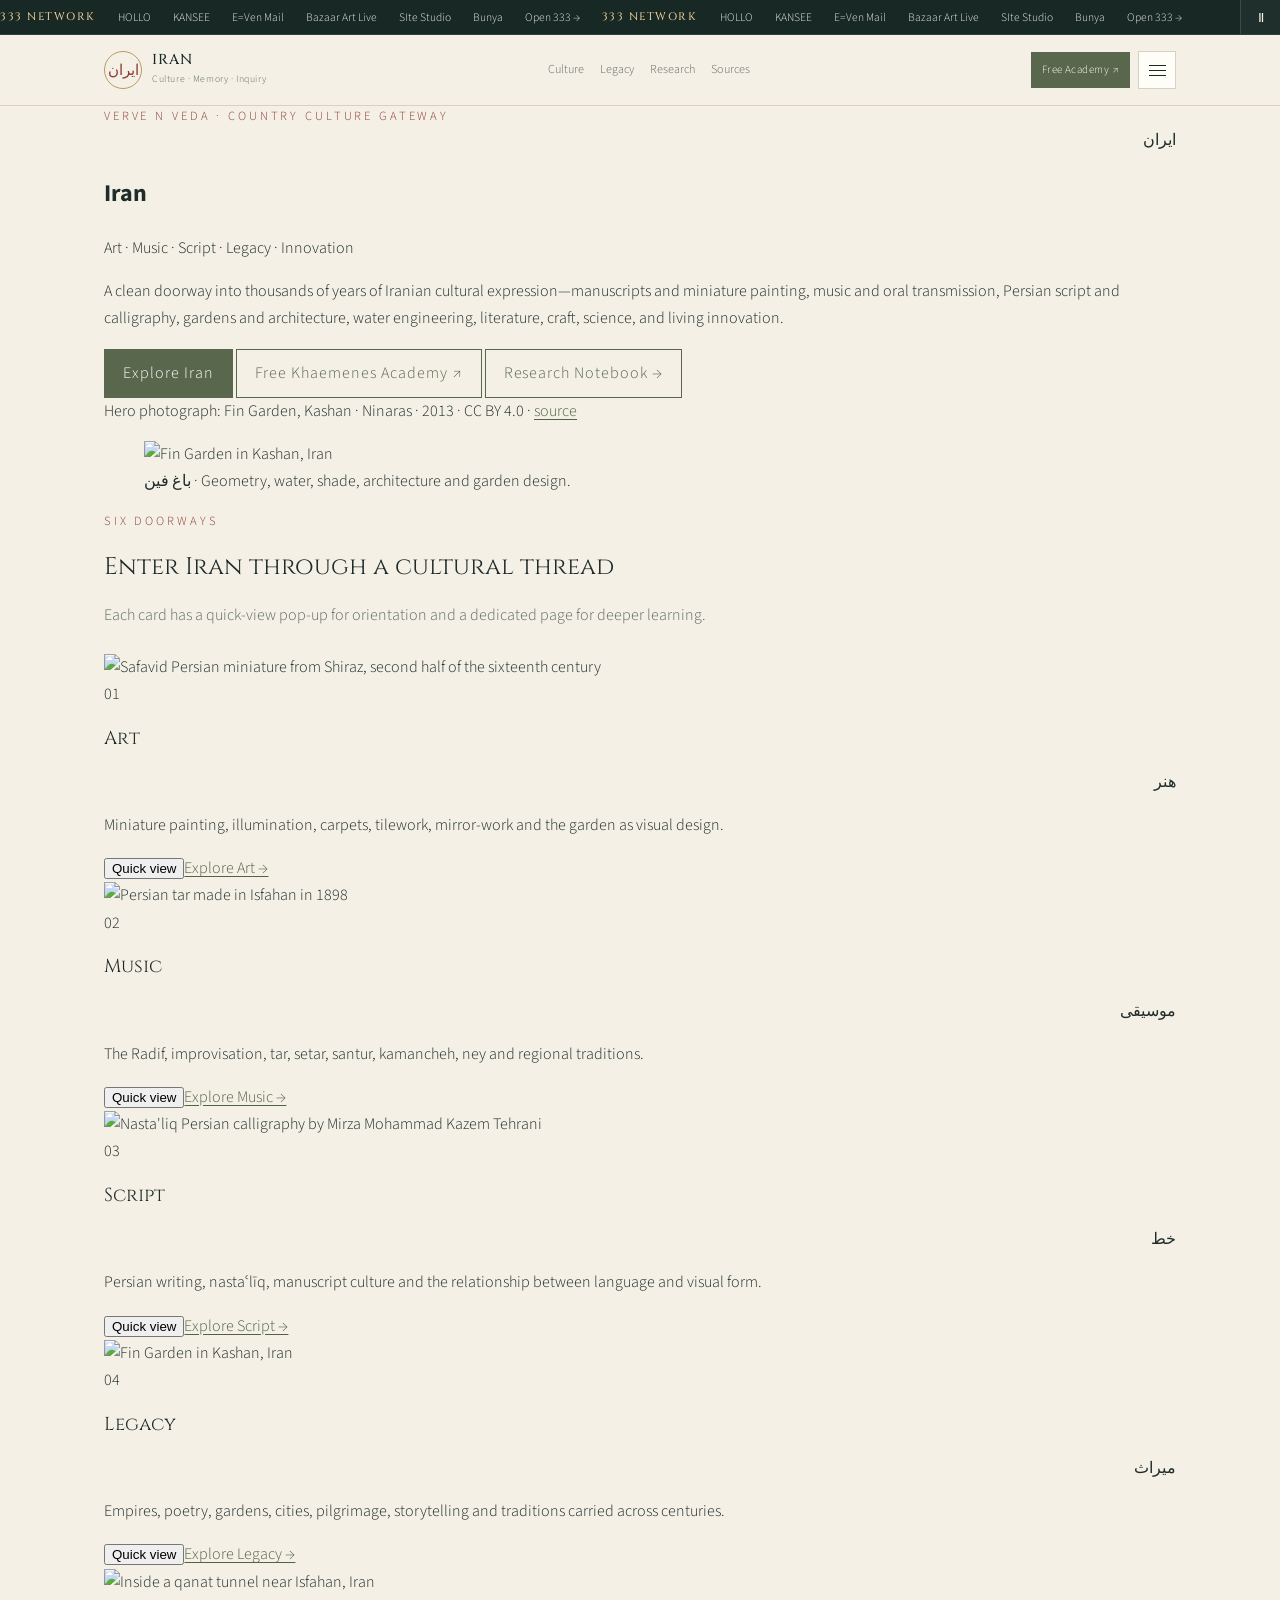
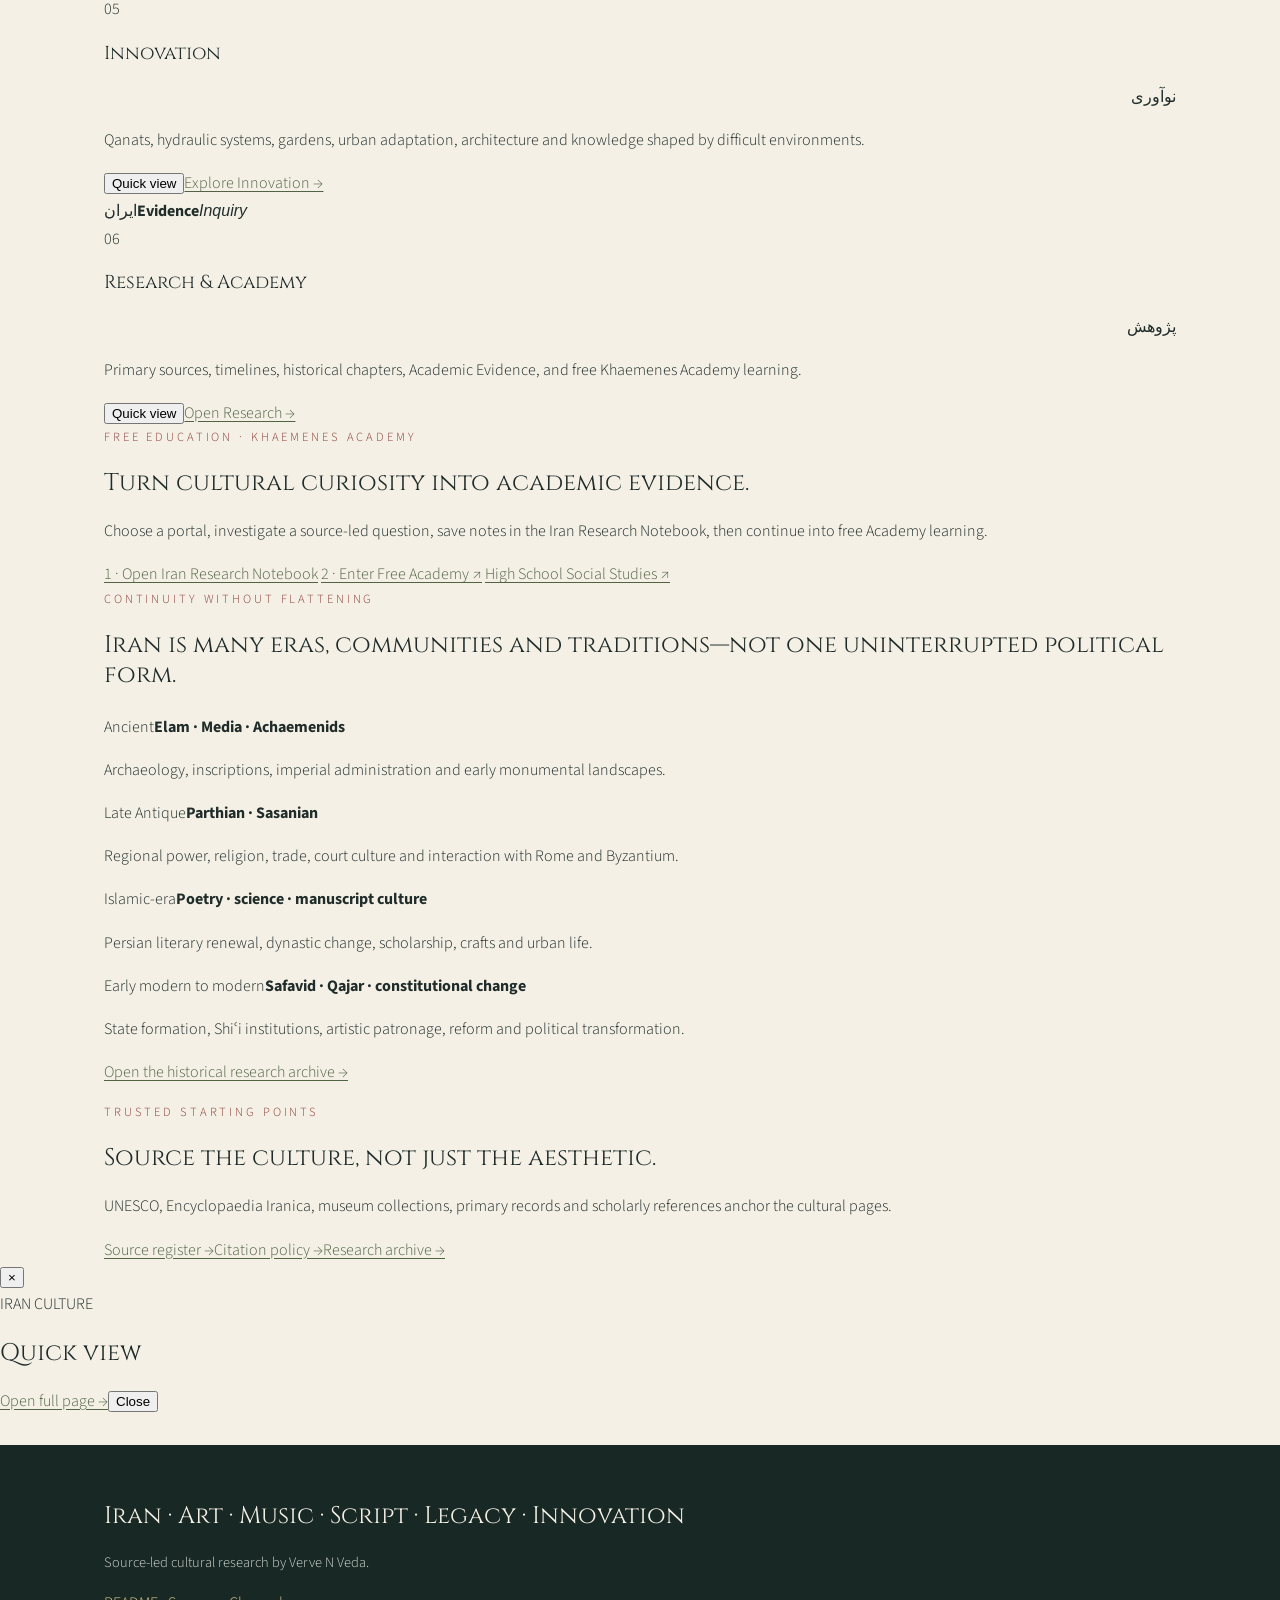
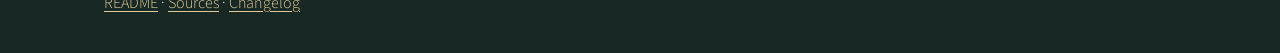
==== commit e1fe00e4: "Redesign Iran as cultural gateway landing page" ====
--- a/index.html
+++ b/index.html
@@ -1,13 +1,23 @@
 <!doctype html>
-<html lang="en"><head><meta charset="utf-8"><meta name="viewport" content="width=device-width, initial-scale=1"><meta name="description" content="Source-linked historical research on Iran's ancient societies, empires, peoples, culture, modern state, and international relations."><title>Iran | Historical Research Repository</title><link rel="stylesheet" href="assets/css/style.css"></head>
-<body id="top">
+<html lang="en" dir="ltr">
+<head>
+<meta charset="utf-8">
+<meta name="viewport" content="width=device-width,initial-scale=1">
+<meta name="theme-color" content="#0d4c5a">
+<meta name="description" content="Iran · Art, Music, Script, Legacy & Innovation — a source-led Verve N Veda cultural gateway with free Khaemenes Academy learning.">
+<meta name="robots" content="index,follow,max-image-preview:large">
+<link rel="canonical" href="https://vervenveda.com/Iran.github.io/">
+<link rel="stylesheet" href="assets/css/style.css">
+<title>Iran | Art · Music · Script · Legacy · Innovation</title>
+</head>
+<body>
 <a class="skip-link" href="#main">Skip to main content</a>
 
 <div id="vnvTicker" data-paused="false" aria-label="Verve N Veda 333 Network ticker">
   <div class="viewport">
     <div class="track">
       <div class="set">
-        <span class="brand">333 Network</span>
+        <span class="brand">333 NETWORK</span>
         <a href="https://vervenveda.github.io/333.github.io/app/HOLLO_333_direct_connect_index.html">HOLLO</a>
         <a href="https://vervenveda.github.io/333.github.io/app/KANSEE_333_meeting_rooms_index.html">KANSEE</a>
         <a href="https://vervenveda.github.io/333.github.io/app/EVen_mail_index.html">E=Ven Mail</a>
@@ -17,7 +27,7 @@
         <a href="https://vervenveda.github.io/333.github.io/">Open 333 →</a>
       </div>
       <div class="set" aria-hidden="true">
-        <span class="brand">333 Network</span>
+        <span class="brand">333 NETWORK</span>
         <a tabindex="-1" href="https://vervenveda.github.io/333.github.io/app/HOLLO_333_direct_connect_index.html">HOLLO</a>
         <a tabindex="-1" href="https://vervenveda.github.io/333.github.io/app/KANSEE_333_meeting_rooms_index.html">KANSEE</a>
         <a tabindex="-1" href="https://vervenveda.github.io/333.github.io/app/EVen_mail_index.html">E=Ven Mail</a>
@@ -28,109 +38,156 @@
       </div>
     </div>
   </div>
-  <button class="pause" id="tickerPause" type="button" aria-label="Pause 333 Network ticker" aria-pressed="false" title="Pause or resume ticker">Ⅱ</button>
+  <button class="pause" id="tickerPause" type="button" aria-label="Pause 333 Network ticker" aria-pressed="false">Ⅱ</button>
 </div>
 
 <header class="site-header">
   <div class="shell header-inner">
-    <a class="site-brand" href="#top" aria-label="Iran research repository home">
-      <span class="site-brand-mark" aria-hidden="true">IR</span>
-      <span><strong>IRAN</strong><small>Historical Research Repository</small></span>
+    <a class="site-brand" href="#top">
+      <span class="site-brand-mark">ایران</span>
+      <span><strong>IRAN</strong><small>Culture · Memory · Inquiry</small></span>
     </a>
-    <nav class="site-nav" aria-label="Iran research navigation">
-      <a href="#research">Research</a>
-      <a href="#timeline">Timeline</a>
-      <a href="#sources">Sources</a>
-      <a href="learning/iran-research-notebook.html">Notebook</a>
+    <nav class="site-nav" aria-label="Main navigation">
+      <a href="#portals">Culture</a>
+      <a href="#legacy-strip">Legacy</a>
+      <a href="research/index.html">Research</a>
+      <a href="SOURCES.md">Sources</a>
     </nav>
     <div class="site-actions">
       <a class="nav-academy" href="https://vervenveda.com/Khaemenes_Academy.github.io/" target="_blank" rel="noopener noreferrer">Free Academy ↗</a>
-      <button class="menu-button" id="menuButton" type="button" aria-label="Open ecosystem menu" aria-expanded="false" aria-controls="menuOverlay">
-        <span class="menu-lines" aria-hidden="true"></span>
-      </button>
+      <button class="menu-button" id="menuButton" type="button" aria-label="Open ecosystem menu" aria-expanded="false" aria-controls="menuOverlay"><span class="menu-lines" aria-hidden="true"></span></button>
     </div>
   </div>
 </header>
-<header class="masthead"><div class="shell">Historical Research Repository / Evidence · Context · Revision</div></header>
+
 <main id="main" tabindex="-1">
-<section class="hero"><div class="shell"><div class="eyebrow">A living historical archive</div><h1>IRAN</h1><p class="subtitle">A long history of peoples, empires, languages, ideas, and political transformations—examined through primary records, scholarship, and transparent sourcing.</p><div class="rule"></div><p class="fine">From early societies of the Iranian plateau to the present day</p><div class="actions"><a class="button primary" href="#research">Explore the research</a><a class="button" href="#sources">Browse sources</a><a class="button academy" href="https://vervenveda.com/Khaemenes_Academy.github.io/" target="_blank" rel="noopener noreferrer">Free Khaemenes Academy ↗</a><a class="button" href="learning/iran-research-notebook.html">Open Research Notebook →</a><a class="button" href="README.md">Repository guide</a></div></div></section>
-<aside class="academy-bridge" aria-label="Free Khaemenes Academy educational pathway">
-  <div class="shell academy-bridge-inner">
-    <div class="academy-bridge-copy">
-      <div class="academy-badge" aria-hidden="true">KA</div>
-      <div>
-        <div class="eyebrow">FREE EDUCATION · KHAEMENES ACADEMY</div>
-        <h2>Turn source-led Iran research into portfolio-ready academic evidence.</h2>
-        <p>Use the Iran guide to investigate a question, record sources and reasoning in the local-only notebook, then continue into free Khaemenes Academy learning. The notebook is formative, ungraded, printable and exportable.</p>
+<section class="iran-hero" id="top">
+  <div class="shell hero-grid">
+    <div class="hero-copy">
+      <div class="eyebrow">VERVE N VEDA · COUNTRY CULTURE GATEWAY</div>
+      <div class="persian-name" lang="fa" dir="rtl">ایران</div>
+      <h1>Iran</h1>
+      <p class="hero-tagline">Art · Music · Script · Legacy · Innovation</p>
+      <p class="hero-lead">A clean doorway into thousands of years of Iranian cultural expression—manuscripts and miniature painting, music and oral transmission, Persian script and calligraphy, gardens and architecture, water engineering, literature, craft, science, and living innovation.</p>
+      <div class="hero-actions">
+        <a class="button primary" href="#portals">Explore Iran</a>
+        <a class="button academy" href="https://vervenveda.com/Khaemenes_Academy.github.io/" target="_blank" rel="noopener noreferrer">Free Khaemenes Academy ↗</a>
+        <a class="button" href="learning/iran-research-notebook.html">Research Notebook →</a>
       </div>
+      <div class="hero-source">Hero photograph: Fin Garden, Kashan · Ninaras · 2013 · CC BY 4.0 · <a href="https://commons.wikimedia.org/wiki/File:Fin_Garden_in_Kashan.jpg" target="_blank" rel="noopener noreferrer">source</a></div>
     </div>
-    <div class="academy-bridge-actions" aria-label="Khaemenes Academy learning pathway">
-      <a class="academy-bridge-action gold" href="learning/iran-research-notebook.html">1 · Open Iran Research Notebook</a>
-      <a class="academy-bridge-action" href="https://vervenveda.com/Khaemenes_Academy.github.io/" target="_blank" rel="noopener noreferrer">2 · Enter Free Academy →</a>
-      <a class="academy-bridge-action secondary" href="https://vervenveda.com/Khaemenes_High.github.io/courses/social-studies/" target="_blank" rel="noopener noreferrer">High School Social Studies ↗</a>
+    <figure class="hero-photo">
+      <img src="https://commons.wikimedia.org/wiki/Special:Redirect/file/Fin%20Garden%20in%20Kashan.jpg" alt="Fin Garden in Kashan, Iran">
+      <figcaption><span>باغ فین</span> · Geometry, water, shade, architecture and garden design.</figcaption>
+    </figure>
+  </div>
+</section>
+
+<section class="portal-section" id="portals">
+  <div class="shell">
+    <div class="section-head compact">
+      <div class="eyebrow">SIX DOORWAYS</div>
+      <h2>Enter Iran through a cultural thread</h2>
+      <p>Each card has a quick-view pop-up for orientation and a dedicated page for deeper learning.</p>
+    </div>
+
+    <div class="portal-grid">
+      <article class="portal-card art">
+        <img src="https://commons.wikimedia.org/wiki/Special:Redirect/file/%27Abdullah%20Ansari%20with%20Abu%20Ahmad%2C%20Safavid%20Shiraz%2C%20Iran%2C%20second%20half%2016th%20century.jpg" alt="Safavid Persian miniature from Shiraz, second half of the sixteenth century">
+        <div class="portal-copy"><span class="portal-no">01</span><h3>Art</h3><div class="fa-word" lang="fa" dir="rtl">هنر</div><p>Miniature painting, illumination, carpets, tilework, mirror-work and the garden as visual design.</p><div class="portal-actions"><button type="button" data-modal="art">Quick view</button><a href="culture/art.html">Explore Art →</a></div></div>
+      </article>
+
+      <article class="portal-card music">
+        <img src="https://commons.wikimedia.org/wiki/Special:Redirect/file/Tar%20%281898%29%20by%20Isfahan%20Kh%C3%A2chik%2C%20MfM.Uni-Leipzig.jpg" alt="Persian tar made in Isfahan in 1898">
+        <div class="portal-copy"><span class="portal-no">02</span><h3>Music</h3><div class="fa-word" lang="fa" dir="rtl">موسیقی</div><p>The Radif, improvisation, tar, setar, santur, kamancheh, ney and regional traditions.</p><div class="portal-actions"><button type="button" data-modal="music">Quick view</button><a href="culture/music.html">Explore Music →</a></div></div>
+      </article>
+
+      <article class="portal-card script">
+        <img src="https://commons.wikimedia.org/wiki/Special:Redirect/file/Nastaliq%20calligraphy%20%28017%29%2C%20Mirza%20Mohammad%20Kazem%20Tehrani.jpg" alt="Nasta'liq Persian calligraphy by Mirza Mohammad Kazem Tehrani">
+        <div class="portal-copy"><span class="portal-no">03</span><h3>Script</h3><div class="fa-word" lang="fa" dir="rtl">خط</div><p>Persian writing, nastaʿlīq, manuscript culture and the relationship between language and visual form.</p><div class="portal-actions"><button type="button" data-modal="script">Quick view</button><a href="culture/script.html">Explore Script →</a></div></div>
+      </article>
+
+      <article class="portal-card legacy">
+        <img src="https://commons.wikimedia.org/wiki/Special:Redirect/file/Fin%20Garden%20in%20Kashan.jpg" alt="Fin Garden in Kashan, Iran">
+        <div class="portal-copy"><span class="portal-no">04</span><h3>Legacy</h3><div class="fa-word" lang="fa" dir="rtl">میراث</div><p>Empires, poetry, gardens, cities, pilgrimage, storytelling and traditions carried across centuries.</p><div class="portal-actions"><button type="button" data-modal="legacy">Quick view</button><a href="culture/legacy.html">Explore Legacy →</a></div></div>
+      </article>
+
+      <article class="portal-card innovation">
+        <img src="https://commons.wikimedia.org/wiki/Special:Redirect/file/Insideqanat.JPG" alt="Inside a qanat tunnel near Isfahan, Iran">
+        <div class="portal-copy"><span class="portal-no">05</span><h3>Innovation</h3><div class="fa-word" lang="fa" dir="rtl">نوآوری</div><p>Qanats, hydraulic systems, gardens, urban adaptation, architecture and knowledge shaped by difficult environments.</p><div class="portal-actions"><button type="button" data-modal="innovation">Quick view</button><a href="culture/innovation.html">Explore Innovation →</a></div></div>
+      </article>
+
+      <article class="portal-card research">
+        <div class="research-art" aria-hidden="true"><span>ایران</span><b>Evidence</b><i>Inquiry</i></div>
+        <div class="portal-copy"><span class="portal-no">06</span><h3>Research & Academy</h3><div class="fa-word" lang="fa" dir="rtl">پژوهش</div><p>Primary sources, timelines, historical chapters, Academic Evidence, and free Khaemenes Academy learning.</p><div class="portal-actions"><button type="button" data-modal="research">Quick view</button><a href="research/index.html">Open Research →</a></div></div>
+      </article>
     </div>
   </div>
-</aside>
-<section class="section"><div class="shell"><div class="section-head"><div class="eyebrow">Editorial principles</div><h2 class="section-title">History deserves evidence, not slogans.</h2><p>This archive distinguishes original documents from later interpretation, state positions from independent corroboration, and cultural continuity from the changing borders and institutions of political states.</p></div><div class="grid"><article class="panel"><div class="number">01 / SOURCES</div><h3>Traceable evidence</h3><p>Major claims should point to a document, inscription, dataset, archaeological report, or reputable scholarship.</p></article><article class="panel"><div class="number">02 / CONTEXT</div><h3>History across eras</h3><p>Ancient empires, Islamic-era societies, dynasties, and the modern state are connected, but not identical.</p></article><article class="panel"><div class="number">03 / ACCOUNTABILITY</div><h3>Open to correction</h3><p>Contested questions, uncertainty, source limitations, and corrections should remain visible.</p></article></div></div></section>
-<section class="section" id="research"><div class="shell"><div class="section-head"><div class="eyebrow">Research collections</div><h2 class="section-title">Explore Iran through time</h2><p>Introductory chapters to expand through close reading, exact citations, and competing perspectives.</p></div><div class="grid">
-<article class="panel"><div class="number">01</div><h3>Early Iran and Elam</h3><p>Archaeology, early societies, Susa, and historical continuity.</p><a href="research/01-early-iran-and-elam.md">Read chapter →</a></article>
-<article class="panel"><div class="number">02</div><h3>Media and Achaemenids</h3><p>Cyrus II, Darius I, imperial administration, and inscriptions.</p><a href="research/02-media-and-achaemenids.md">Read chapter →</a></article>
-<article class="panel"><div class="number">03</div><h3>Parthian and Sasanian Iran</h3><p>Hellenistic transition, Arsacid rule, and Sasanian institutions.</p><a href="research/03-hellenistic-parthian-sasanian.md">Read chapter →</a></article>
-<article class="panel"><div class="number">04</div><h3>Islamic-era Iran</h3><p>Conquest, gradual change, dynasties, scholarship, and literature.</p><a href="research/04-islamic-era-and-regional-dynasties.md">Read chapter →</a></article>
-<article class="panel"><div class="number">05</div><h3>Safavid to Qajar</h3><p>State formation, Shi'ism, foreign pressure, and constitutionalism.</p><a href="research/05-safavid-to-qajar.md">Read chapter →</a></article>
-<article class="panel"><div class="number">06</div><h3>Pahlavi and 1953</h3><p>Modernization, oil nationalization, foreign intervention, and rule.</p><a href="research/06-pahlavi-era-and-1953.md">Read chapter →</a></article>
-<article class="panel"><div class="number">07</div><h3>Revolution and Republic</h3><p>The diverse 1979 coalition, constitutional order, and war.</p><a href="research/07-revolution-and-islamic-republic.md">Read chapter →</a></article>
-<article class="panel"><div class="number">08</div><h3>People and heritage</h3><p>Languages, communities, literature, arts, and architecture.</p><a href="research/08-people-language-religion-culture.md">Read chapter →</a></article>
-<article class="panel"><div class="number">09</div><h3>Foreign relations</h3><p>Diplomacy, sanctions, treaties, and nuclear questions.</p><a href="research/09-foreign-relations-nuclear-diplomacy.md">Read chapter →</a></article>
-<article class="panel"><div class="number">10</div><h3>Iran today</h3><p>A framework for updating contemporary social, political, and economic research.</p><a href="research/10-iran-today-and-open-questions.md">Read chapter →</a></article>
-</div></div></section>
-<section class="section" id="timeline"><div class="shell"><div class="section-head"><div class="eyebrow">Orientation timeline</div><h2 class="section-title">Milestones, not a complete chronology</h2><p>Use these periods for orientation; cite the records and scholarship for specific events.</p></div><div class="timeline">
-<div class="event"><time>Early societies</time><h3>Archaeological worlds of the Iranian plateau</h3><p>Regional communities and urban centers developed across different environments and periods.</p></div>
-<div class="event"><time>c. 550–330 BCE</time><h3>Achaemenid Empire</h3><p>A major imperial system connected many peoples and regions.</p></div>
-<div class="event"><time>224–651 CE</time><h3>Sasanian Empire</h3><p>A powerful late-antique state interacted with Rome and Byzantium.</p></div>
-<div class="event"><time>1501 onward</time><h3>Safavid transformation</h3><p>Twelver Shi'ism became a central state institution.</p></div>
-<div class="event"><time>1905–1911</time><h3>Constitutional Revolution</h3><p>Movements challenged arbitrary rule and demanded constitutional institutions.</p></div>
-<div class="event"><time>1951–1953</time><h3>Oil nationalization and coup</h3><p>The oil dispute and Mosaddeq's overthrow became central modern events.</p></div>
-<div class="event"><time>1979</time><h3>Revolution and new constitutional order</h3><p>The monarchy fell and the Islamic Republic was established.</p></div>
-<div class="event"><time>2015 onward</time><h3>Nuclear diplomacy</h3><p>Track agreements through treaty texts, IAEA records, and UN decisions.</p></div>
-</div><p><a href="data/timeline.json">Open structured timeline data →</a></p></div></section>
-<section class="section" id="sources"><div class="shell"><div class="section-head"><div class="eyebrow">Source directory</div><h2 class="section-title">Start with the record</h2><p>Search this curated selection of scholarly references, primary-source guides, official registers, and documentary archives.</p></div><div class="search-row"><input id="source-search" type="search" placeholder="Search title, institution, or topic…" aria-label="Search sources"></div><div id="source-list" class="source-list" aria-live="polite"></div><p class="fine"><a href="SOURCES.md">Read the expanded bibliography →</a></p></div></section>
-<section class="section"><div class="shell"><div class="section-head"><div class="eyebrow">Research method</div><h2 class="section-title">Separate evidence from interpretation</h2></div><div class="note"><p><strong>Core rule:</strong> official sources are authoritative for what an institution formally says, decides, or records. They are not automatically independent verification of every claim they contain.</p></div><div class="grid" style="margin-top:18px"><article class="panel"><h3>Primary evidence</h3><p>Inscriptions, constitutions, treaties, archives, objects, contemporary records, and testimony.</p></article><article class="panel"><h3>Scholarly interpretation</h3><p>Research that explains evidence, debates methods, and weighs competing readings.</p></article><article class="panel"><h3>Transparent uncertainty</h3><p>Document what remains contested, provisional, missing, or in need of corroboration.</p></article></div><p><a href="CITATION_POLICY.md">Citation policy</a> · <a href="methodology/source-evaluation.md">Source evaluation</a> · <a href="methodology/disputed-claims.md">Disputed claims</a> · <a href="CONTRIBUTING.md">Contribute</a></p></div></section>
+</section>
+
+<section class="academy-ribbon">
+  <div class="shell academy-ribbon-inner">
+    <div><div class="eyebrow">FREE EDUCATION · KHAEMENES ACADEMY</div><h2>Turn cultural curiosity into academic evidence.</h2><p>Choose a portal, investigate a source-led question, save notes in the Iran Research Notebook, then continue into free Academy learning.</p></div>
+    <div class="academy-ribbon-actions">
+      <a href="learning/iran-research-notebook.html">1 · Open Iran Research Notebook</a>
+      <a href="https://vervenveda.com/Khaemenes_Academy.github.io/" target="_blank" rel="noopener noreferrer">2 · Enter Free Academy ↗</a>
+      <a href="https://vervenveda.com/Khaemenes_High.github.io/courses/social-studies/" target="_blank" rel="noopener noreferrer">High School Social Studies ↗</a>
+    </div>
+  </div>
+</section>
+
+<section class="legacy-strip" id="legacy-strip">
+  <div class="shell">
+    <div class="section-head compact">
+      <div class="eyebrow">CONTINUITY WITHOUT FLATTENING</div>
+      <h2>Iran is many eras, communities and traditions—not one uninterrupted political form.</h2>
+    </div>
+    <div class="legacy-grid">
+      <div><span>Ancient</span><strong>Elam · Media · Achaemenids</strong><p>Archaeology, inscriptions, imperial administration and early monumental landscapes.</p></div>
+      <div><span>Late Antique</span><strong>Parthian · Sasanian</strong><p>Regional power, religion, trade, court culture and interaction with Rome and Byzantium.</p></div>
+      <div><span>Islamic-era</span><strong>Poetry · science · manuscript culture</strong><p>Persian literary renewal, dynastic change, scholarship, crafts and urban life.</p></div>
+      <div><span>Early modern to modern</span><strong>Safavid · Qajar · constitutional change</strong><p>State formation, Shiʿi institutions, artistic patronage, reform and political transformation.</p></div>
+    </div>
+    <p class="center-link"><a href="research/index.html">Open the historical research archive →</a></p>
+  </div>
+</section>
+
+<section class="source-teaser">
+  <div class="shell source-teaser-inner">
+    <div><div class="eyebrow">TRUSTED STARTING POINTS</div><h2>Source the culture, not just the aesthetic.</h2><p>UNESCO, Encyclopaedia Iranica, museum collections, primary records and scholarly references anchor the cultural pages.</p></div>
+    <div class="source-buttons"><a href="SOURCES.md">Source register →</a><a href="CITATION_POLICY.md">Citation policy →</a><a href="research/index.html">Research archive →</a></div>
+  </div>
+</section>
 </main>
+
+<div class="modal-layer" id="cultureModal" aria-hidden="true">
+  <div class="modal-backdrop" data-close-modal></div>
+  <section class="culture-modal" role="dialog" aria-modal="true" aria-labelledby="modalTitle">
+    <button class="modal-close" id="modalClose" type="button" aria-label="Close quick view">×</button>
+    <div class="modal-kicker" id="modalKicker">IRAN CULTURE</div>
+    <h2 id="modalTitle">Quick view</h2>
+    <div id="modalBody"></div>
+    <div class="modal-actions"><a id="modalPageLink" href="#">Open full page →</a><button type="button" data-close-modal>Close</button></div>
+  </section>
+</div>
+
 <div class="menu-overlay" id="menuOverlay" aria-hidden="true">
   <aside class="menu-drawer" role="dialog" aria-modal="true" aria-labelledby="ecosystemMenuTitle">
-    <div class="menu-head">
-      <div><div class="eyebrow">VERVE N VEDA</div><h2 id="ecosystemMenuTitle">Ecosystem</h2></div>
-      <button class="menu-close" id="menuClose" type="button" aria-label="Close ecosystem menu">×</button>
-    </div>
-
-    <div class="menu-group">Iran research</div>
-    <nav class="menu-links" aria-label="Iran research links">
-      <a href="#top"><span>Iran Research Home</span><span>→</span></a>
-      <a href="#research"><span>Research Collections</span><span>→</span></a>
-      <a href="#timeline"><span>Orientation Timeline</span><span>→</span></a>
-      <a href="#sources"><span>Source Directory</span><span>→</span></a>
-      <a href="learning/iran-research-notebook.html"><span>Iran Research Notebook</span><span>→</span></a>
-    </nav>
-
+    <div class="menu-head"><div><div class="eyebrow">VERVE N VEDA</div><h2 id="ecosystemMenuTitle">Ecosystem</h2></div><button class="menu-close" id="menuClose" type="button" aria-label="Close ecosystem menu">×</button></div>
+    <div class="menu-group">Iran</div>
+    <nav class="menu-links"><a href="#portals"><span>Culture Portals</span><span>→</span></a><a href="research/index.html"><span>Research Archive</span><span>→</span></a><a href="learning/iran-research-notebook.html"><span>Research Notebook</span><span>→</span></a></nav>
     <div class="menu-group">Education</div>
-    <nav class="menu-links" aria-label="Education links">
-      <a href="https://vervenveda.com/Khaemenes_Academy.github.io/" target="_blank" rel="noopener noreferrer"><span>Free Khaemenes Academy</span><span>↗</span></a>
-      <a href="https://vervenveda.com/Khaemenes_High.github.io/courses/social-studies/" target="_blank" rel="noopener noreferrer"><span>High School Social Studies</span><span>↗</span></a>
-    </nav>
-
+    <nav class="menu-links"><a href="https://vervenveda.com/Khaemenes_Academy.github.io/" target="_blank" rel="noopener noreferrer"><span>Free Khaemenes Academy</span><span>↗</span></a><a href="https://vervenveda.com/Khaemenes_High.github.io/courses/social-studies/" target="_blank" rel="noopener noreferrer"><span>High School Social Studies</span><span>↗</span></a></nav>
     <div class="menu-group">World & Diplomacy</div>
-    <nav class="menu-links" aria-label="Country research links">
-      <a href="https://vervenveda.com/Palestine.github.io/"><span>Palestine · Land · People · Memory</span><span>↗</span></a>
-      <a href="https://vervenveda.com/Saudi_Arabia.github.io/"><span>Saudi Arabia · People · Heritage · Horizon</span><span>↗</span></a>
-    </nav>
-
+    <nav class="menu-links"><a href="https://vervenveda.com/Palestine.github.io/"><span>Palestine</span><span>↗</span></a><a href="https://vervenveda.com/Saudi_Arabia.github.io/"><span>Saudi Arabia</span><span>↗</span></a></nav>
     <div class="menu-group">Network</div>
-    <nav class="menu-links" aria-label="Verve N Veda network links">
-      <a href="https://vervenveda.com/"><span>Verve N Veda Home</span><span>↗</span></a>
-      <a href="https://vervenveda.github.io/333.github.io/"><span>333 Network</span><span>↗</span></a>
-    </nav>
-    <div class="menu-mini">Country research pages preserve evidence, source provenance and uncertainty. Contemporary political material should remain dated and distinguish institutional positions from independent corroboration.</div>
+    <nav class="menu-links"><a href="https://vervenveda.com/"><span>Verve N Veda Home</span><span>↗</span></a><a href="https://vervenveda.github.io/333.github.io/"><span>333 Network</span><span>↗</span></a></nav>
   </aside>
 </div>
-<footer class="footer"><div class="shell"><h2>Iran Historical Research Repository</h2><p>A developing public resource. Claims should remain traceable, dated, and open to correction.</p><p><a href="README.md">README</a> · <a href="SOURCES.md">Sources</a> · <a href="updates/changelog.md">Changelog</a> · <a href="data/claims.json">Claims dataset</a></p><p class="fine">Local HTML, CSS, JavaScript, and JSON. Google Fonts are optional; system fonts are fallbacks.</p></div></footer><script src="assets/js/app.js"></script></body></html>+
+<footer class="footer">
+  <div class="shell foot-inner"><div><h2>Iran · Art · Music · Script · Legacy · Innovation</h2><p>Source-led cultural research by Verve N Veda.</p></div><div><a href="README.md">README</a> · <a href="SOURCES.md">Sources</a> · <a href="updates/changelog.md">Changelog</a></div></div>
+</footer>
+<script src="assets/js/app.js"></script>
+</body>
+</html>
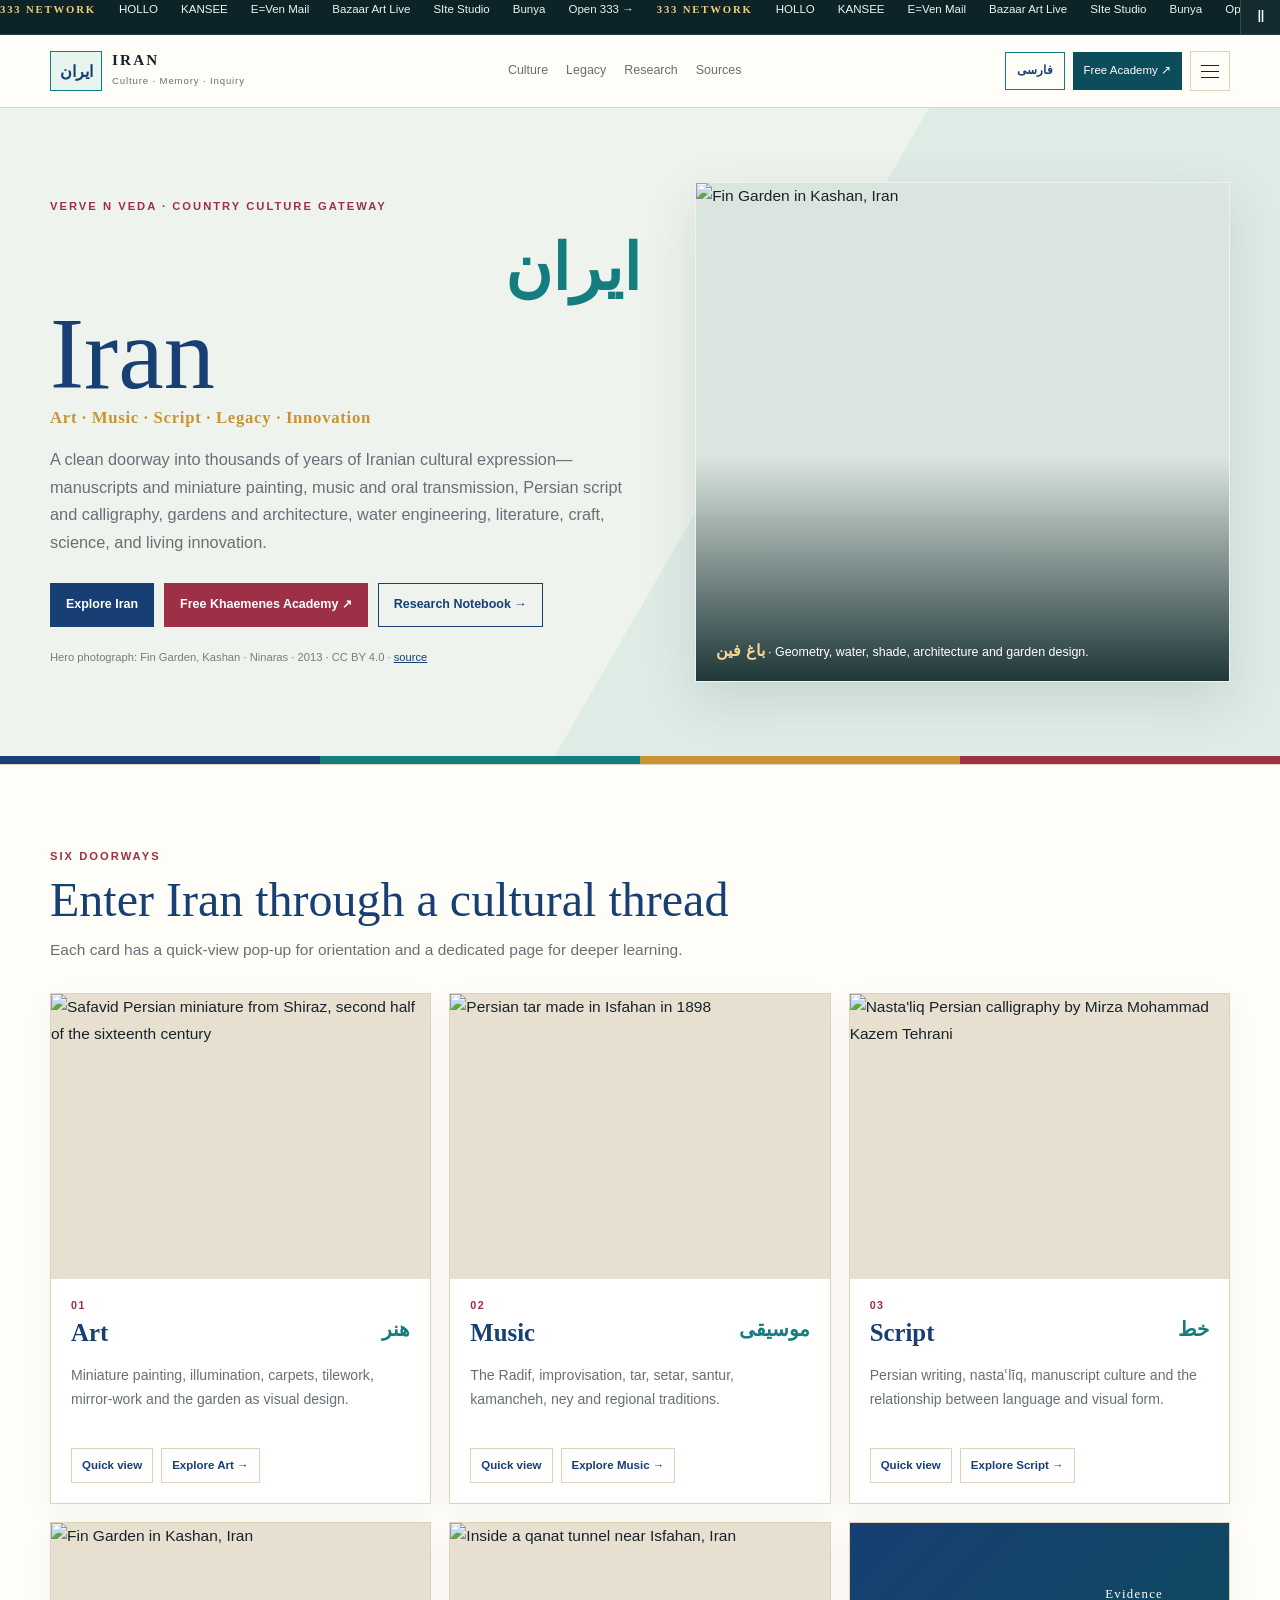
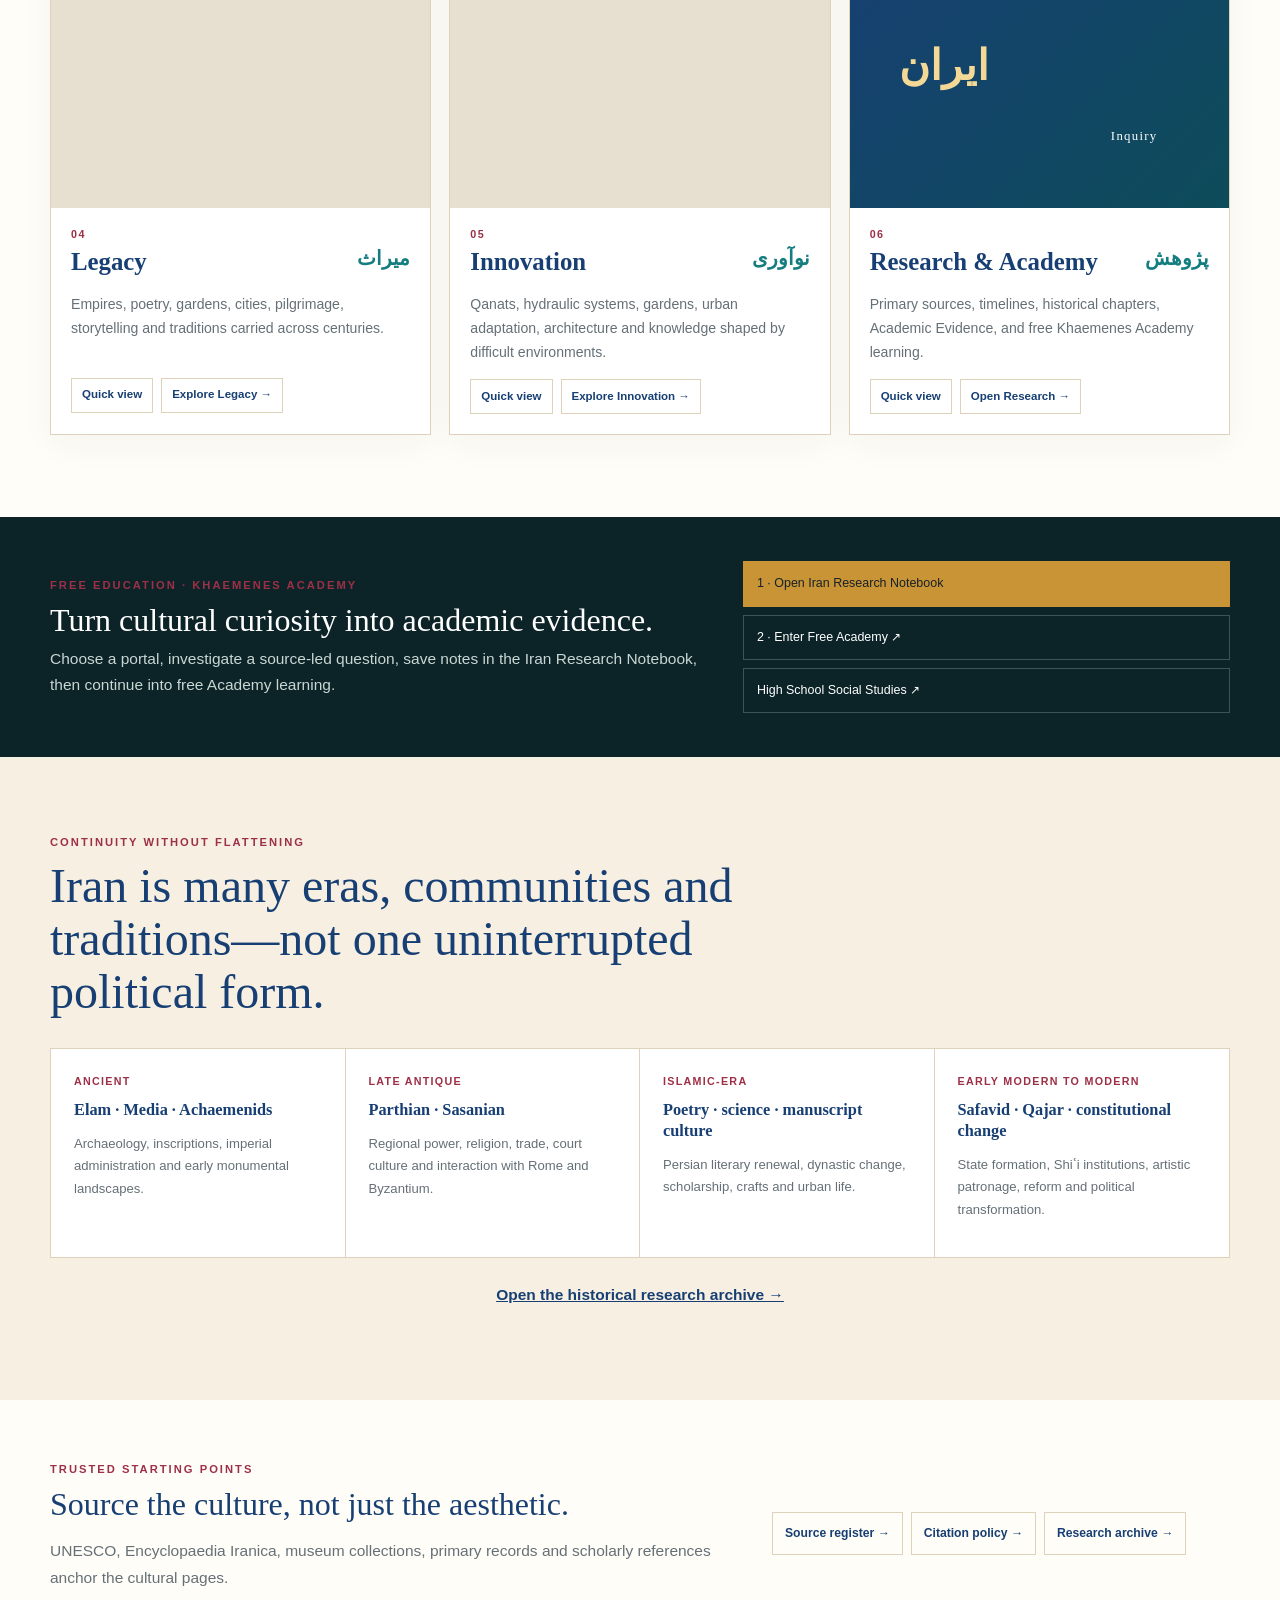
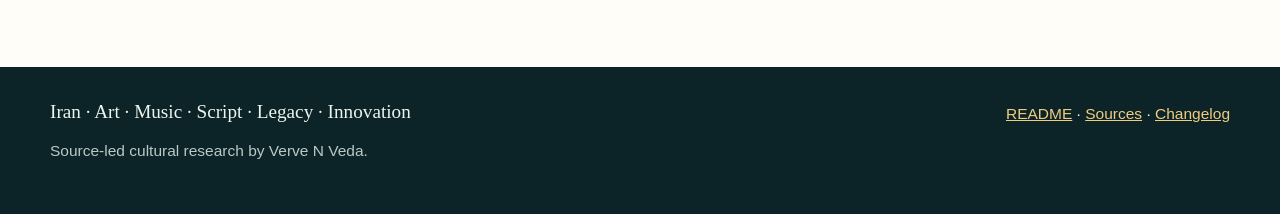
==== commit e07faa0e: "Wire Persian language switch on Iran gateway" ====
--- a/index.html
+++ b/index.html
@@ -10,7 +10,7 @@
 <link rel="stylesheet" href="assets/css/style.css">
 <title>Iran | Art · Music · Script · Legacy · Innovation</title>
 </head>
-<body>
+<body data-i18n-page="home">
 <a class="skip-link" href="#main">Skip to main content</a>
 
 <div id="vnvTicker" data-paused="false" aria-label="Verve N Veda 333 Network ticker">
@@ -54,6 +54,7 @@
       <a href="SOURCES.md">Sources</a>
     </nav>
     <div class="site-actions">
+      <button class="lang-toggle" id="languageToggle" type="button" aria-label="Change language to Persian" aria-pressed="false">فارسی</button>
       <a class="nav-academy" href="https://vervenveda.com/Khaemenes_Academy.github.io/" target="_blank" rel="noopener noreferrer">Free Academy ↗</a>
       <button class="menu-button" id="menuButton" type="button" aria-label="Open ecosystem menu" aria-expanded="false" aria-controls="menuOverlay"><span class="menu-lines" aria-hidden="true"></span></button>
     </div>
@@ -189,5 +190,6 @@
   <div class="shell foot-inner"><div><h2>Iran · Art · Music · Script · Legacy · Innovation</h2><p>Source-led cultural research by Verve N Veda.</p></div><div><a href="README.md">README</a> · <a href="SOURCES.md">Sources</a> · <a href="updates/changelog.md">Changelog</a></div></div>
 </footer>
 <script src="assets/js/app.js"></script>
+<script src="assets/js/iran-i18n.js"></script>
 </body>
 </html>
--- a/assets/css/style.css
+++ b/assets/css/style.css
@@ -1,66 +1,45 @@
-@import url('https://fonts.googleapis.com/css2?family=Cinzel:wght@400;500&family=Source+Sans+3:wght@300;400;500&display=swap');
-:root{--ink:#202c2a;--muted:#5e6a64;--paper:#f4f0e6;--card:#fffdf7;--olive:#59674c;--red:#8b3e36;--gold:#b89a60;--line:#d9d1bf;--night:#182824}*{box-sizing:border-box}html{scroll-behavior:smooth}body{margin:0;background:var(--paper);color:var(--ink);font-family:"Source Sans 3",Arial,sans-serif;font-weight:300;line-height:1.7}a{color:#526344;text-underline-offset:3px}.shell{max-width:1120px;margin:auto;padding:0 24px}.masthead{padding:18px 0;border-bottom:1px solid var(--line);font-size:.86rem;letter-spacing:.16em;text-transform:uppercase;color:var(--muted)}.hero{padding:76px 0 62px;text-align:center;background:radial-gradient(ellipse at top,rgba(184,154,96,.16),transparent 65%)}.eyebrow{letter-spacing:.23em;text-transform:uppercase;color:var(--red);font-size:.78rem}.hero h1,.section-title,h2,h3{font-family:Cinzel,Georgia,serif;font-weight:400;line-height:1.25}.hero h1{font-size:clamp(2.5rem,7vw,5.1rem);letter-spacing:.035em;margin:.25em 0}.subtitle{max-width:760px;margin:0 auto;color:var(--muted);font-size:1.2rem}.rule{width:84px;height:1px;background:var(--gold);margin:28px auto}.actions{display:flex;justify-content:center;gap:12px;flex-wrap:wrap;margin-top:28px}.button{display:inline-block;padding:10px 18px;border:1px solid var(--olive);text-decoration:none;color:var(--olive);letter-spacing:.06em}.button.primary{background:var(--olive);color:white}.section{padding:54px 0}.section-head{margin-bottom:24px}.section-head p{color:var(--muted);max-width:760px}.grid{display:grid;grid-template-columns:repeat(3,minmax(0,1fr));gap:16px}.panel{background:var(--card);border:1px solid var(--line);padding:22px}.panel h3{font-size:1.12rem;margin:.1em 0 .6em}.panel p{color:var(--muted);margin:.4em 0 1em}.number{font-family:Cinzel,Georgia,serif;color:var(--red);font-size:.84rem;letter-spacing:.12em}.timeline{border-left:1px solid var(--gold);margin:18px 0 0 8px;padding-left:24px}.event{position:relative;padding:0 0 22px}.event:before{content:"";position:absolute;width:9px;height:9px;border-radius:50%;background:var(--olive);left:-29px;top:9px}.event time{color:var(--red);letter-spacing:.08em;font-size:.85rem}.search-row{display:flex;gap:10px;flex-wrap:wrap;margin:20px 0}.search-row input{flex:1;min-width:240px;padding:12px;border:1px solid var(--line);background:var(--card);font:inherit}.source-list{display:grid;gap:10px}.source{padding:16px 18px;background:var(--card);border:1px solid var(--line)}.source small{display:block;color:var(--muted)}.note{border-left:3px solid var(--red);padding:12px 18px;background:rgba(139,62,54,.055)}.footer{background:var(--night);color:#f4f0e6;padding:36px 0;margin-top:30px}.footer a{color:#e0c995}.footer p{color:#d4d9d3;font-size:.9rem}.fine{font-size:.88rem;color:var(--muted)}@media(max-width:800px){.grid{grid-template-columns:repeat(2,minmax(0,1fr))}.hero{padding:54px 0 44px}}@media(max-width:560px){.grid{grid-template-columns:1fr}.shell{padding:0 16px}.section{padding:38px 0}.hero h1{font-size:2.65rem}}
-
-/* 2026-10-24 · Verve N Veda country-site parity layer */
-:focus-visible{outline:3px solid var(--red);outline-offset:3px}
-.skip-link{position:absolute;left:12px;top:-100px;z-index:3000;padding:9px 13px;background:var(--card);border:2px solid var(--gold);color:var(--night);font-weight:500}
-.skip-link:focus{top:12px}
-#vnvTicker{height:35px;display:grid;grid-template-columns:minmax(0,1fr) 40px;align-items:center;background:var(--night);color:#f7f0df;border-bottom:1px solid #ffffff1d;overflow:hidden}
-#vnvTicker .viewport{overflow:hidden;white-space:nowrap}
-#vnvTicker .track{width:max-content;display:flex;animation:vnvIranTicker 42s linear infinite;will-change:transform}
-#vnvTicker[data-paused="true"] .track{animation-play-state:paused}
-#vnvTicker .set{display:flex;align-items:center;gap:22px;padding-right:22px}
-#vnvTicker .set .brand{color:#e0c995;font:500 .68rem/1 Cinzel,Georgia,serif;letter-spacing:.14em;text-transform:uppercase}
-#vnvTicker a{color:#e7e9e4;text-decoration:none;font-size:.72rem}
-#vnvTicker a:hover{text-decoration:underline}
-#vnvTicker .pause{width:40px;height:35px;border:0;border-left:1px solid #ffffff22;background:#ffffff08;color:#f4f0e6;cursor:pointer}
-@keyframes vnvIranTicker{to{transform:translateX(-50%)}}
-
-.site-header{position:sticky;top:0;z-index:1200;background:#f4f0e6f4;backdrop-filter:blur(12px);border-bottom:1px solid var(--line)}
-.site-header .header-inner{min-height:70px;display:grid;grid-template-columns:auto 1fr auto;align-items:center;gap:22px}
-.site-brand{display:flex;align-items:center;gap:10px;color:var(--night);text-decoration:none}
-.site-brand-mark{width:38px;height:38px;display:grid;place-items:center;border:1px solid var(--gold);border-radius:50%;color:var(--red);font:500 15px Cinzel,Georgia,serif}
-.site-brand strong{display:block;font:500 .9rem/1.15 Cinzel,Georgia,serif;letter-spacing:.08em}
-.site-brand small{display:block;margin-top:3px;color:var(--muted);font-size:.61rem;letter-spacing:.06em}
-.site-nav{display:flex;justify-content:center;gap:16px;flex-wrap:wrap}
-.site-nav a{color:var(--muted);text-decoration:none;font-size:.76rem}
-.site-nav a:hover{color:var(--red)}
-.site-actions{display:flex;align-items:center;gap:8px}
-.nav-academy{min-height:36px;display:inline-flex;align-items:center;padding:7px 10px;border:1px solid var(--olive);background:var(--olive);color:#fff;text-decoration:none;font-size:.69rem;letter-spacing:.04em}
-.menu-button{width:38px;height:38px;padding:0;display:grid;place-items:center;border:1px solid var(--line);background:var(--card);cursor:pointer}
-.menu-lines,.menu-lines:before,.menu-lines:after{width:17px;height:1px;background:var(--night);display:block;content:"";position:relative}
-.menu-lines:before{position:absolute;top:-5px;left:0}.menu-lines:after{position:absolute;top:5px;left:0}
-.masthead{padding:10px 0;border-bottom:1px solid var(--line);font-size:.72rem;letter-spacing:.14em;text-transform:uppercase;color:var(--muted);background:#fffdf780}
-
-.hero .actions .academy{background:var(--red);border-color:var(--red);color:#fff}
-.academy-bridge{border-block:1px solid #cdbf9f;background:#e9dfca}
-.academy-bridge-inner{display:grid;grid-template-columns:1.2fr .8fr;gap:24px;align-items:center;padding:25px 24px}
-.academy-bridge-copy{display:flex;align-items:flex-start;gap:16px}
-.academy-badge{width:48px;height:48px;display:grid;place-items:center;flex:0 0 auto;border:1px solid var(--gold);background:var(--night);color:#f3dfae;font:500 .84rem Cinzel,Georgia,serif}
-.academy-bridge h2{margin:4px 0 7px;color:var(--night);font:400 clamp(1.35rem,2.5vw,2rem)/1.2 Cinzel,Georgia,serif}
-.academy-bridge p{margin:0;color:var(--muted);font-size:.87rem}
-.academy-bridge-actions{display:grid;gap:8px}
-.academy-bridge-action{min-height:42px;display:flex;align-items:center;justify-content:center;padding:8px 11px;border:1px solid var(--night);background:var(--night);color:#fff;text-decoration:none;font-size:.76rem;font-weight:500;text-align:center}
-.academy-bridge-action.gold{background:var(--gold);border-color:var(--gold);color:#241c10}
-.academy-bridge-action.secondary{background:transparent;color:var(--night)}
-
-.menu-overlay{position:fixed;inset:0;z-index:2500;display:none;justify-content:flex-end;background:#0c1511a8;backdrop-filter:blur(3px)}
-.menu-overlay.open{display:flex}
-.menu-drawer{width:min(430px,92vw);height:100%;overflow:auto;background:var(--paper);border-left:1px solid var(--line);box-shadow:-24px 0 70px #0003;padding:24px}
-.menu-head{display:flex;align-items:flex-start;justify-content:space-between;gap:18px;padding-bottom:18px;border-bottom:1px solid var(--line)}
-.menu-head .eyebrow{margin-bottom:5px}.menu-head h2{margin:0;color:var(--night);font-size:1.65rem}
-.menu-close{width:38px;height:38px;border:1px solid var(--line);background:transparent;color:var(--night);font-size:1.35rem;cursor:pointer}
-.menu-group{margin:24px 0 8px;color:var(--red);font-size:.67rem;font-weight:500;letter-spacing:.15em;text-transform:uppercase}
-.menu-links{display:grid;gap:7px}.menu-links a{display:flex;justify-content:space-between;gap:14px;padding:11px 12px;border:1px solid var(--line);background:#fff;color:var(--night);text-decoration:none;font-size:.8rem}.menu-links a:hover{border-color:var(--gold);background:#fffaf0}.menu-mini{margin-top:22px;padding:14px;border-left:3px solid var(--red);background:#8b3e360d;color:var(--muted);font-size:.77rem}
-body.menu-open{overflow:hidden}
-
-@media(max-width:900px){
-  .site-header .header-inner{grid-template-columns:1fr auto}.site-nav{display:none}.nav-academy{display:none}
-  .academy-bridge-inner{grid-template-columns:1fr}
+:root{
+ --lapis:#173f73;--turq:#147d80;--turq-dark:#0d4c5a;--saffron:#c89435;--gold:#d5b46a;
+ --pom:#9d3046;--ink:#17232a;--muted:#657076;--ivory:#f7f0e2;--paper:#fffdf8;--line:#dfd2bb;
+ --night:#0c2428;--shadow:0 18px 50px rgba(18,39,43,.12);--display:Georgia,"Times New Roman",serif;
+ --body:"Avenir Next","Segoe UI",Arial,sans-serif;--fa:Tahoma,"Geeza Pro",Arial,sans-serif
 }
-@media(max-width:560px){
-  #vnvTicker{height:39px;grid-template-columns:minmax(0,1fr) 40px}
-  #vnvTicker .set{gap:16px}.site-header .header-inner{min-height:62px}
-  .site-brand small{display:none}.academy-bridge-inner{padding:20px 16px}.academy-bridge-copy{align-items:center}
-}
-@media(prefers-reduced-motion:reduce){#vnvTicker .track{animation:none;transform:none}}
+*{box-sizing:border-box}html{scroll-behavior:smooth;scroll-padding-top:110px}body{margin:0;background:var(--paper);color:var(--ink);font:15.5px/1.7 var(--body);-webkit-font-smoothing:antialiased}
+a{color:inherit}img{display:block;max-width:100%}button,input{font:inherit}button,a{touch-action:manipulation}:focus-visible{outline:3px solid var(--pom);outline-offset:3px}.shell{width:min(1180px,calc(100% - 40px));margin:auto}.skip-link{position:fixed;left:12px;top:-100px;z-index:5000;padding:9px 13px;background:#fff;border:2px solid var(--pom)}.skip-link:focus{top:12px}
+#vnvTicker{height:35px;display:grid;grid-template-columns:minmax(0,1fr) 40px;background:var(--night);color:#f4ead8;border-bottom:1px solid #ffffff1f;overflow:hidden}
+#vnvTicker .viewport{overflow:hidden;white-space:nowrap}#vnvTicker .track{width:max-content;display:flex;align-items:center;animation:ticker 40s linear infinite}
+#vnvTicker[data-paused="true"] .track{animation-play-state:paused}#vnvTicker .set{display:flex;align-items:center;gap:23px;padding-right:23px}#vnvTicker .brand{color:#f0cc80;font:600 .67rem/1 var(--display);letter-spacing:.17em}#vnvTicker a{color:#eef3ef;text-decoration:none;font-size:.72rem}#vnvTicker .pause{border:0;border-left:1px solid #ffffff25;background:#ffffff08;color:white;cursor:pointer}@keyframes ticker{to{transform:translateX(-50%)}}
+.site-header{position:sticky;top:0;z-index:1200;background:#fffdf7f3;backdrop-filter:blur(12px);border-bottom:1px solid var(--line)}.header-inner{min-height:72px;display:grid;grid-template-columns:auto 1fr auto;align-items:center;gap:22px}.site-brand{display:flex;align-items:center;gap:10px;text-decoration:none}.site-brand-mark{width:52px;height:40px;display:grid;place-items:center;border:1px solid var(--turq);color:var(--lapis);font:700 1rem var(--fa);background:#e8f5ef}.site-brand strong{display:block;font:600 .95rem/1.1 var(--display);letter-spacing:.14em}.site-brand small{display:block;margin-top:4px;color:var(--muted);font-size:.6rem;letter-spacing:.09em}.site-nav{display:flex;justify-content:center;gap:18px}.site-nav a{text-decoration:none;color:var(--muted);font-size:.78rem}.site-nav a:hover{color:var(--pom)}.site-actions{display:flex;gap:8px;align-items:center}.nav-academy{min-height:38px;display:inline-flex;align-items:center;padding:7px 11px;background:var(--turq-dark);color:#fff;text-decoration:none;font-size:.72rem}.lang-toggle{min-height:38px;display:inline-flex;align-items:center;justify-content:center;padding:7px 11px;border:1px solid var(--turq);background:var(--paper);color:var(--lapis);font:700 .74rem/1 var(--fa);cursor:pointer}.lang-toggle:hover{background:#e8f5ef}.lang-toggle[aria-pressed="true"]{background:var(--lapis);border-color:var(--lapis);color:#fff}
+html[dir="rtl"] body{font-family:var(--fa);text-align:right}
+html[dir="rtl"] .site-brand{flex-direction:row-reverse}
+html[dir="rtl"] .site-brand strong,html[dir="rtl"] .site-brand small{letter-spacing:0}
+html[dir="rtl"] .site-nav{direction:rtl}
+html[dir="rtl"] .site-actions{direction:rtl}
+html[dir="rtl"] .hero-grid,html[dir="rtl"] .detail-grid,html[dir="rtl"] .academy-ribbon-inner,html[dir="rtl"] .source-teaser-inner{direction:rtl}
+html[dir="rtl"] .hero-copy,html[dir="rtl"] .section-head,html[dir="rtl"] .portal-copy,html[dir="rtl"] .detail-card,html[dir="rtl"] .academy-ribbon,html[dir="rtl"] .source-teaser,html[dir="rtl"] .footer{text-align:right}
+html[dir="rtl"] .hero-copy h1,html[dir="rtl"] .detail-hero h1,html[dir="rtl"] .section-head h2,html[dir="rtl"] .portal-card h3,html[dir="rtl"] .detail-section h2,html[dir="rtl"] .detail-card h3,html[dir="rtl"] .academy-ribbon h2,html[dir="rtl"] .source-teaser h2,html[dir="rtl"] .footer h2{font-family:var(--fa)}
+html[dir="rtl"] .eyebrow,html[dir="rtl"] .portal-no,html[dir="rtl"] .legacy-grid span,html[dir="rtl"] .menu-group{letter-spacing:.04em}
+html[dir="rtl"] .fa-word{float:left}
+html[dir="rtl"] .hero-actions,html[dir="rtl"] .portal-actions,html[dir="rtl"] .source-buttons,html[dir="rtl"] .modal-actions{direction:rtl}
+html[dir="rtl"] .legacy-grid>div{border-right:0;border-left:1px solid var(--line)}
+html[dir="rtl"] .legacy-grid>div:last-child{border-left:0}
+html[dir="rtl"] .menu-overlay{place-items:start start}
+html[dir="rtl"] .menu-drawer{transform:translateX(-105%)}
+html[dir="rtl"] .menu-overlay.open .menu-drawer{transform:none}
+html[dir="rtl"] .menu-close,html[dir="rtl"] .modal-close{right:auto;left:14px}
+html[dir="rtl"] .culture-modal ul{padding-left:0;padding-right:20px}
+html[dir="rtl"] .detail-sources,html[dir="rtl"] .academy-ribbon-actions{direction:rtl}
+html[dir="rtl"] #vnvTicker .set{padding-right:0;padding-left:23px}
+.menu-button{width:40px;height:40px;border:1px solid var(--line);background:var(--paper);display:grid;place-items:center;cursor:pointer}.menu-lines,.menu-lines:before,.menu-lines:after{width:18px;height:1px;background:var(--ink);display:block;position:relative}.menu-lines:before,.menu-lines:after{content:"";position:absolute;left:0}.menu-lines:before{top:-6px}.menu-lines:after{top:6px}
+.iran-hero{position:relative;overflow:hidden;background:linear-gradient(120deg,#eef4ed 0 56%,#dfece6 56%);border-bottom:1px solid var(--line)}.iran-hero:before{content:"";position:absolute;inset:auto 0 0;height:8px;background:linear-gradient(90deg,var(--lapis) 0 25%,var(--turq) 25% 50%,var(--saffron) 50% 75%,var(--pom) 75%)}.hero-grid{min-height:650px;display:grid;grid-template-columns:1.05fr .95fr;align-items:center;gap:54px;padding:74px 0 82px}.eyebrow{color:var(--pom);font-size:.7rem;font-weight:800;letter-spacing:.18em;text-transform:uppercase}.persian-name{color:var(--turq);font:600 clamp(2.4rem,5vw,4.6rem)/1 var(--fa);margin-top:20px}.hero-copy h1{margin:8px 0 6px;color:var(--lapis);font:500 clamp(4.3rem,8vw,7.4rem)/.9 var(--display)}.hero-tagline{margin:0;color:var(--saffron);font:600 1.05rem/1.4 var(--display);letter-spacing:.04em}.hero-lead{max-width:690px;color:var(--muted);font-size:1.02rem}.hero-actions{display:flex;flex-wrap:wrap;gap:10px;margin-top:26px}.button{min-height:44px;display:inline-flex;align-items:center;padding:9px 15px;border:1px solid var(--lapis);text-decoration:none;color:var(--lapis);font-weight:700;font-size:.78rem}.button.primary{background:var(--lapis);color:#fff}.button.academy{background:var(--pom);border-color:var(--pom);color:#fff}.hero-source{margin-top:21px;color:#747c7e;font-size:.7rem}.hero-source a{color:var(--lapis)}.hero-photo{margin:0;position:relative;min-height:500px;border:1px solid #ffffff80;box-shadow:var(--shadow);overflow:hidden;background:#dbe5df}.hero-photo img{position:absolute;inset:0;width:100%;height:100%;object-fit:cover}.hero-photo:after{content:"";position:absolute;inset:55% 0 0;background:linear-gradient(transparent,#0c2527e8)}.hero-photo figcaption{position:absolute;z-index:2;left:20px;right:20px;bottom:18px;color:#fff;font-size:.78rem}.hero-photo figcaption span{font:700 1rem var(--fa);color:#f4d796}
+.portal-section{padding:82px 0;background:var(--paper)}.section-head{max-width:800px;margin-bottom:30px}.section-head.compact h2{margin:8px 0 10px;color:var(--lapis);font:500 clamp(2rem,4vw,3rem)/1.1 var(--display)}.section-head p{margin:0;color:var(--muted)}.portal-grid{display:grid;grid-template-columns:repeat(3,minmax(0,1fr));gap:18px}.portal-card{background:#fff;border:1px solid var(--line);box-shadow:0 10px 30px #102b2e0b;overflow:hidden;min-width:0}.portal-card>img,.research-art{width:100%;aspect-ratio:4/3;object-fit:cover;background:#e7e0d1}.portal-copy{padding:20px}.portal-no{display:block;color:var(--pom);font:700 .67rem var(--body);letter-spacing:.14em}.portal-card h3{display:inline-block;margin:8px 0 3px;color:var(--lapis);font:600 1.55rem/1.15 var(--display)}.fa-word{float:right;margin-top:6px;color:var(--turq);font:600 1.25rem var(--fa)}.portal-card p{clear:both;color:var(--muted);min-height:70px;font-size:.88rem}.portal-actions{display:flex;gap:8px;flex-wrap:wrap}.portal-actions button,.portal-actions a{min-height:35px;display:inline-flex;align-items:center;padding:6px 10px;border:1px solid var(--line);background:#fff;color:var(--lapis);text-decoration:none;font-weight:700;font-size:.72rem;cursor:pointer}.portal-actions button:hover,.portal-actions a:hover{border-color:var(--pom);color:var(--pom)}.research-art{display:grid;grid-template-columns:1fr 1fr;grid-template-rows:1fr 1fr;place-items:center;background:linear-gradient(135deg,var(--lapis),var(--turq-dark));color:#fff}.research-art span{grid-row:1/3;font:700 2.6rem var(--fa);color:#f3d896}.research-art b,.research-art i{font:500 .8rem var(--display);letter-spacing:.1em}
+.academy-ribbon{padding:44px 0;background:var(--night);color:#eef5ef}.academy-ribbon-inner{display:grid;grid-template-columns:1.15fr .85fr;gap:34px;align-items:center}.academy-ribbon h2{margin:7px 0;color:white;font:500 2rem/1.15 var(--display)}.academy-ribbon p{margin:0;color:#c9d7d3}.academy-ribbon-actions{display:grid;gap:8px}.academy-ribbon-actions a{padding:11px 13px;border:1px solid #ffffff36;color:#fff;text-decoration:none;font-size:.78rem}.academy-ribbon-actions a:first-child{background:var(--saffron);border-color:var(--saffron);color:#172228}
+.legacy-strip{padding:76px 0;background:var(--ivory)}.legacy-grid{display:grid;grid-template-columns:repeat(4,minmax(0,1fr));border:1px solid var(--line);background:#fff}.legacy-grid>div{padding:23px;border-right:1px solid var(--line)}.legacy-grid>div:last-child{border-right:0}.legacy-grid span{display:block;color:var(--pom);font-size:.67rem;font-weight:800;letter-spacing:.12em;text-transform:uppercase}.legacy-grid strong{display:block;margin-top:8px;color:var(--lapis);font:600 1.02rem/1.3 var(--display)}.legacy-grid p{color:var(--muted);font-size:.82rem}.center-link{text-align:center;margin-top:24px}.center-link a{color:var(--lapis);font-weight:800}
+.source-teaser{padding:60px 0}.source-teaser-inner{display:grid;grid-template-columns:1.2fr .8fr;gap:35px;align-items:center}.source-teaser h2{margin:7px 0;color:var(--lapis);font:500 2rem/1.15 var(--display)}.source-teaser p{color:var(--muted)}.source-buttons{display:flex;flex-wrap:wrap;gap:8px}.source-buttons a{padding:10px 12px;border:1px solid var(--line);text-decoration:none;color:var(--lapis);font-size:.76rem;font-weight:700}
+.modal-layer{position:fixed;inset:0;z-index:4000;visibility:hidden;opacity:0;transition:.18s}.modal-layer.open{visibility:visible;opacity:1}.modal-backdrop{position:absolute;inset:0;background:#061417d9}.culture-modal{position:relative;width:min(680px,calc(100% - 28px));max-height:86vh;overflow:auto;margin:7vh auto 0;background:var(--paper);border:1px solid #ffffff44;padding:32px;box-shadow:0 25px 80px #0007}.modal-close{position:absolute;right:14px;top:14px;width:39px;height:39px;border:1px solid var(--line);background:#fff;color:var(--pom);font-size:1.3rem;cursor:pointer}.modal-kicker{color:var(--pom);font-size:.67rem;font-weight:800;letter-spacing:.16em}.culture-modal h2{margin:8px 0 15px;color:var(--lapis);font:500 2.2rem/1.1 var(--display)}.culture-modal ul{padding-left:20px;color:var(--muted)}.culture-modal .source-note{margin-top:17px;padding:13px;background:var(--ivory);font-size:.78rem}.culture-modal .source-note a{color:var(--lapis)}.modal-actions{display:flex;gap:8px;flex-wrap:wrap;margin-top:20px}.modal-actions a,.modal-actions button{padding:9px 12px;border:1px solid var(--lapis);background:#fff;color:var(--lapis);text-decoration:none;font-weight:700;cursor:pointer}.modal-actions a{background:var(--lapis);color:#fff}
+.menu-overlay{position:fixed;inset:0;z-index:3500;background:#061417d9;visibility:hidden;opacity:0;transition:.18s;display:grid;place-items:start end}.menu-overlay.open{visibility:visible;opacity:1}.menu-drawer{width:min(420px,94vw);height:100%;overflow:auto;background:var(--paper);padding:28px;transform:translateX(105%);transition:.2s}.menu-overlay.open .menu-drawer{transform:none}.menu-head{display:flex;justify-content:space-between;gap:10px;align-items:start}.menu-head h2{margin:4px 0;color:var(--lapis);font:500 1.5rem var(--display)}.menu-close{width:40px;height:40px;border:1px solid var(--line);background:#fff;color:var(--pom);font-size:1.3rem;cursor:pointer}.menu-group{margin-top:24px;color:var(--pom);font-size:.66rem;font-weight:800;letter-spacing:.15em;text-transform:uppercase}.menu-links{display:grid;border-top:1px solid var(--line);margin-top:7px}.menu-links a{display:flex;justify-content:space-between;gap:10px;padding:12px 2px;border-bottom:1px solid var(--line);text-decoration:none;color:var(--lapis);font-size:.82rem}
+.footer{padding:34px 0;background:var(--night);color:#eef5ef}.foot-inner{display:flex;justify-content:space-between;gap:24px;flex-wrap:wrap}.footer h2{margin:0;font:500 1.2rem var(--display)}.footer p{color:#bbc9c5}.footer a{color:#f0cc80}
+.detail-page{background:var(--paper)}.detail-hero{padding:70px 0 50px;background:linear-gradient(135deg,#edf4ef,#f8f0de)}.detail-grid{display:grid;grid-template-columns:1fr .9fr;gap:40px;align-items:center}.detail-hero h1{margin:8px 0;color:var(--lapis);font:500 clamp(3rem,7vw,5.7rem)/.95 var(--display)}.detail-hero .fa-title{color:var(--turq);font:600 2rem var(--fa)}.detail-hero p{color:var(--muted)}.detail-hero img{width:100%;aspect-ratio:4/3;object-fit:cover;box-shadow:var(--shadow);border:1px solid var(--line)}.detail-section{padding:58px 0}.detail-section.alt{background:var(--ivory)}.detail-section h2{color:var(--lapis);font:500 2rem/1.15 var(--display)}.detail-columns{display:grid;grid-template-columns:repeat(3,minmax(0,1fr));gap:15px}.detail-card{padding:20px;background:#fff;border:1px solid var(--line)}.detail-card h3{margin:0 0 8px;color:var(--lapis);font:600 1.1rem var(--display)}.detail-card p{color:var(--muted);font-size:.87rem}.detail-sources{display:grid;gap:8px}.detail-sources a{padding:12px;background:#fff;border:1px solid var(--line);color:var(--lapis);text-decoration:none;font-size:.8rem}
+@media(max-width:930px){.site-nav{display:none}.hero-grid,.academy-ribbon-inner,.source-teaser-inner,.detail-grid{grid-template-columns:1fr}.hero-photo{min-height:420px}.portal-grid{grid-template-columns:repeat(2,minmax(0,1fr))}.legacy-grid{grid-template-columns:repeat(2,minmax(0,1fr))}.legacy-grid>div:nth-child(2){border-right:0}.legacy-grid>div{border-bottom:1px solid var(--line)}.detail-columns{grid-template-columns:1fr 1fr}}
+@media(max-width:620px){.shell{width:calc(100% - 28px)}.header-inner{grid-template-columns:auto 1fr}.site-actions{justify-self:end}.nav-academy{display:none}.lang-toggle{min-width:58px;padding:7px 9px}.hero-grid{min-height:auto;padding:54px 0 66px}.hero-photo{min-height:360px}.portal-grid,.detail-columns{grid-template-columns:1fr}.legacy-grid{grid-template-columns:1fr}.legacy-grid>div{border-right:0}.culture-modal{padding:26px 20px}.portal-card p{min-height:0}}
+@media(prefers-reduced-motion:reduce){html{scroll-behavior:auto}*{animation-duration:.01ms!important;animation-iteration-count:1!important;transition-duration:.01ms!important}#vnvTicker .track{animation:none}}
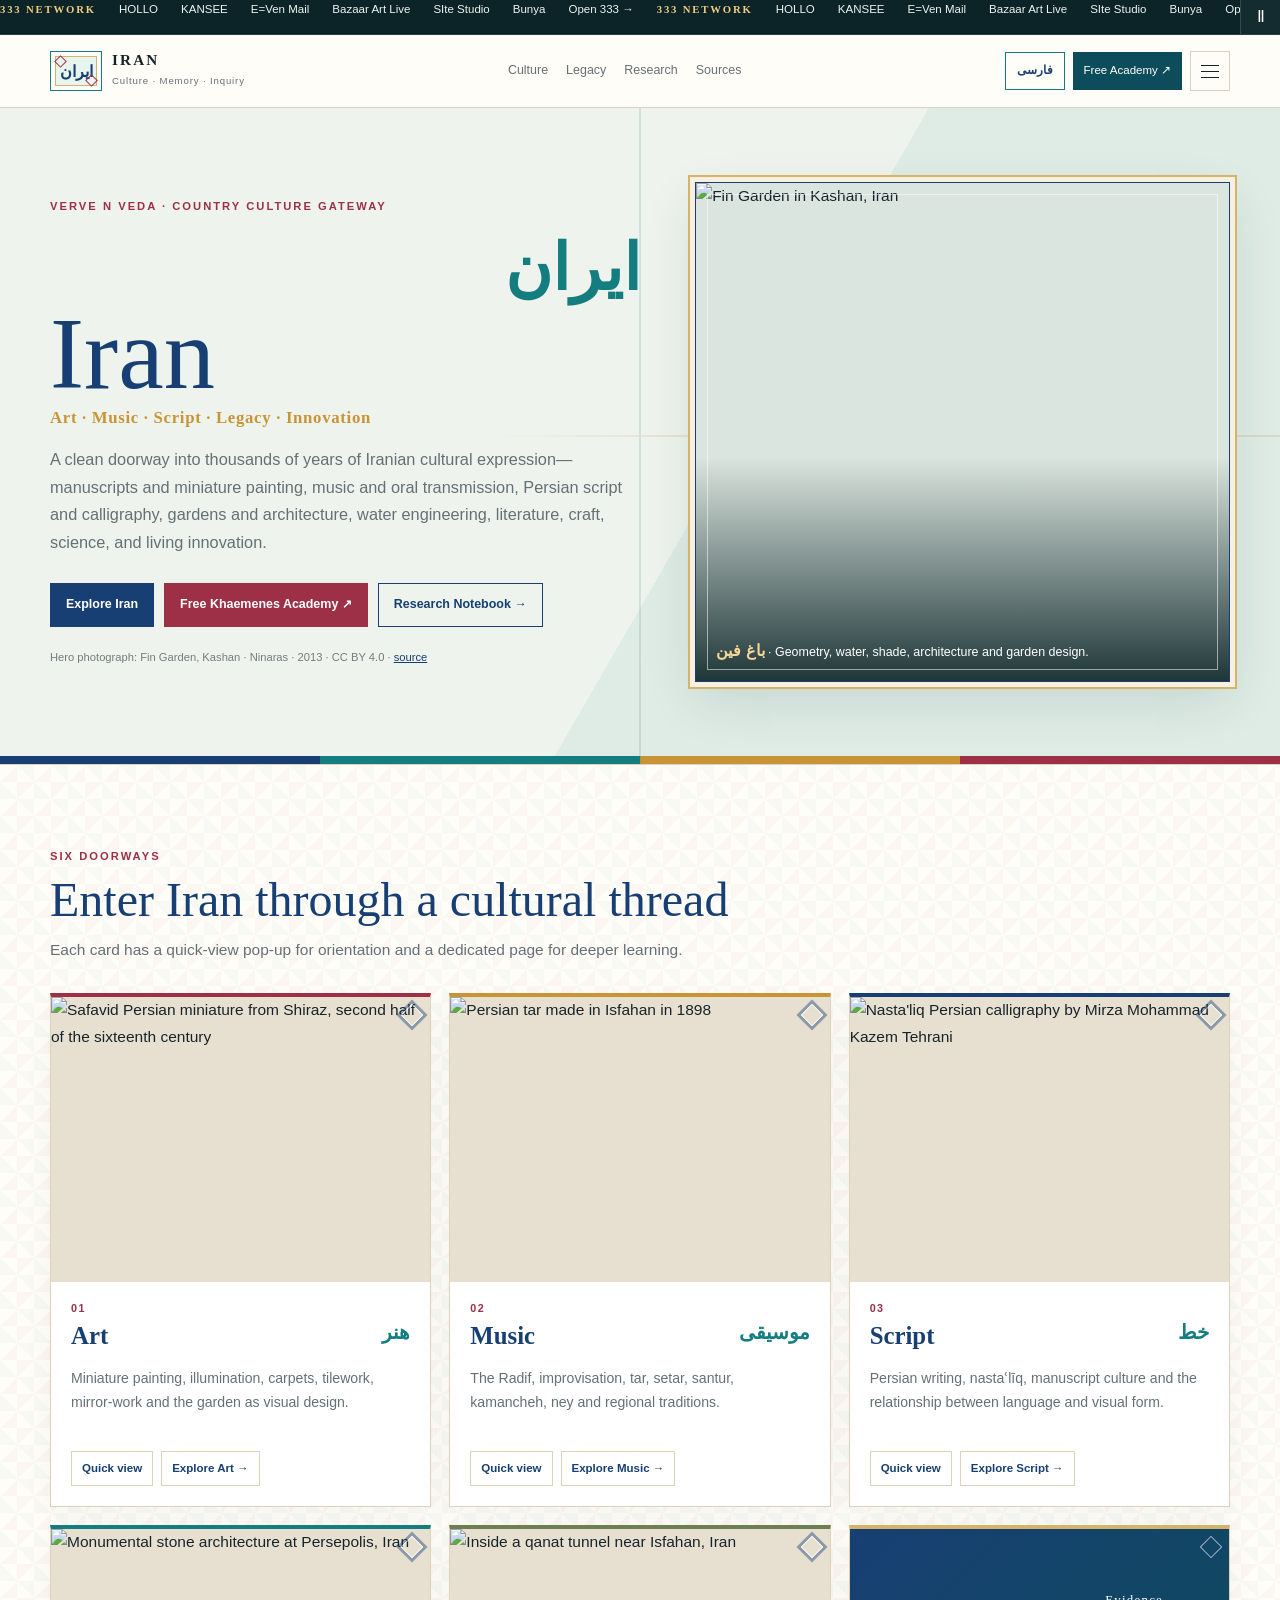
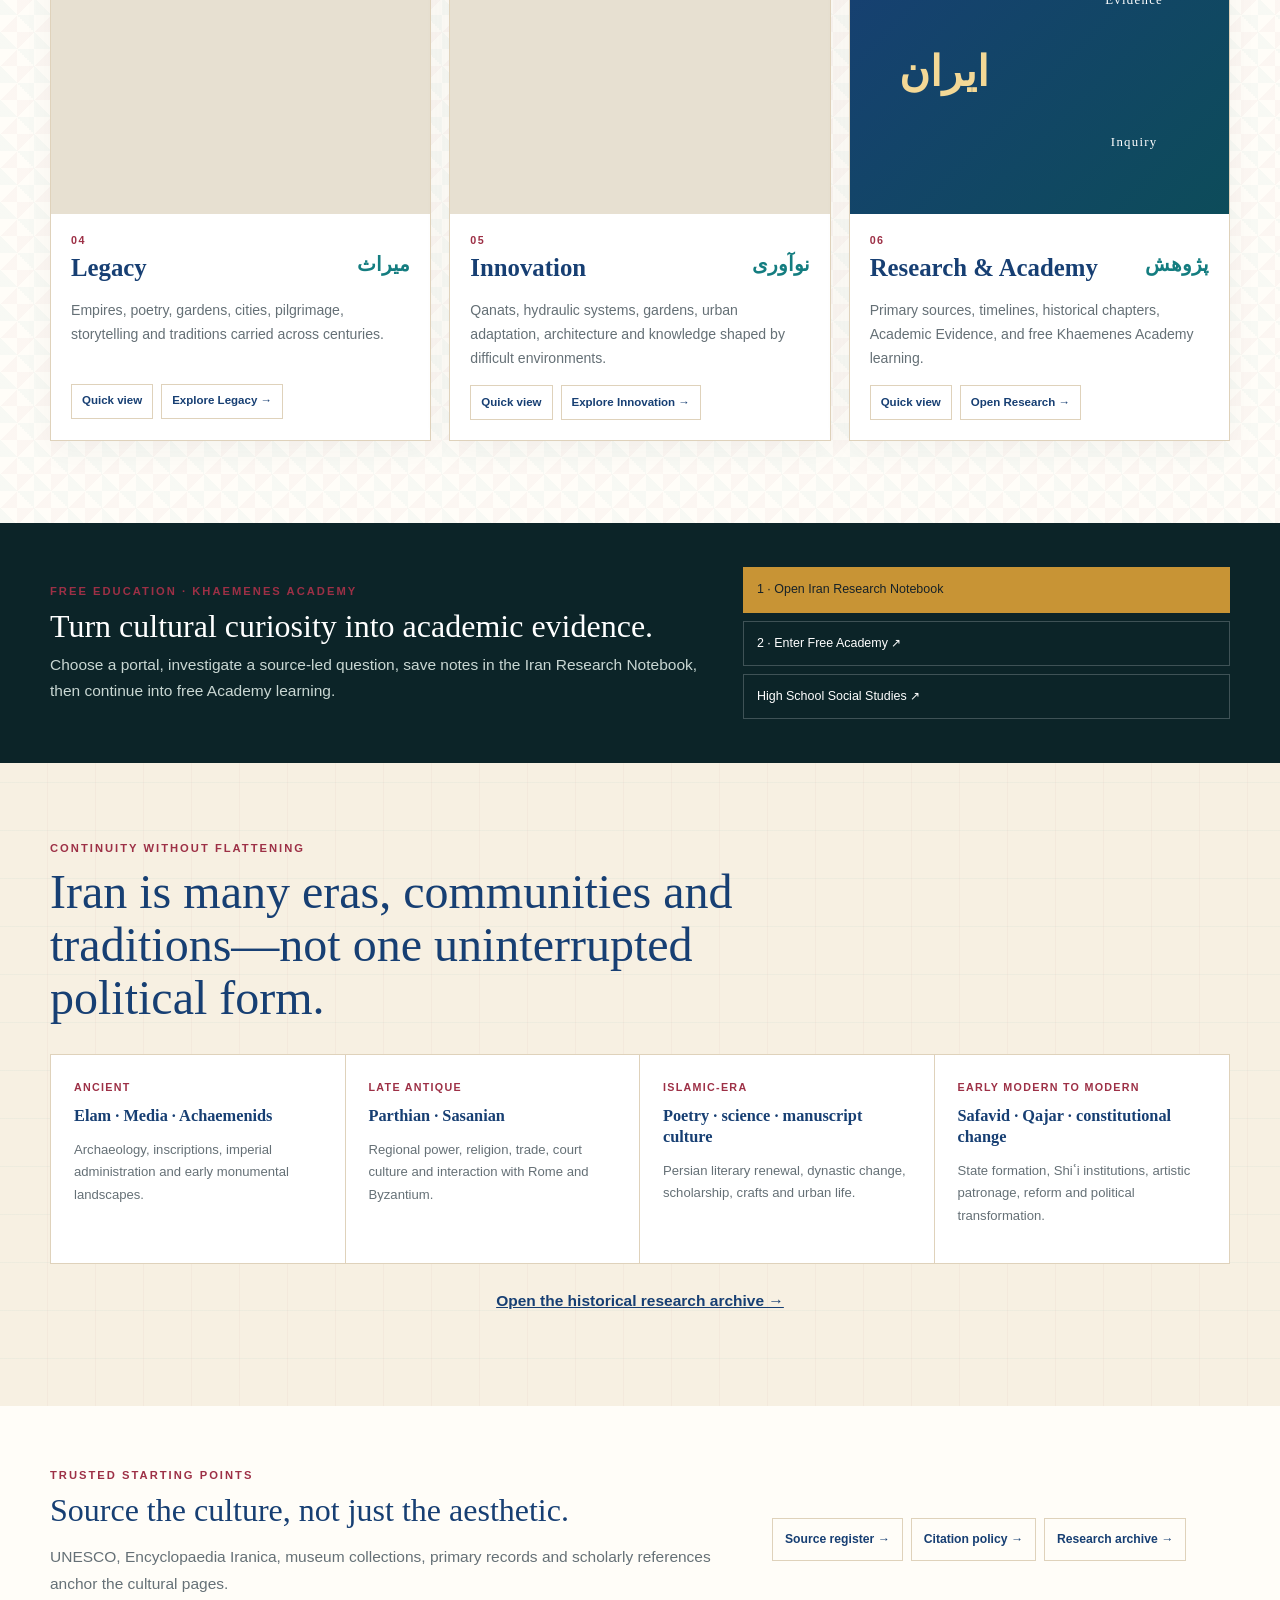
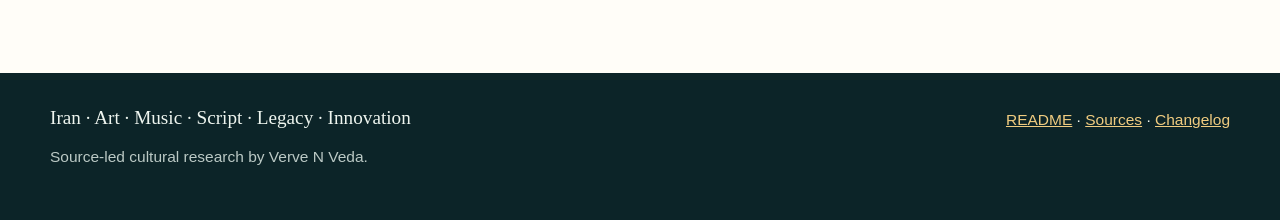
==== commit 55f91aa7: "Diversify Iran legacy imagery with Persepolis" ====
--- a/index.html
+++ b/index.html
@@ -109,7 +109,7 @@
       </article>
 
       <article class="portal-card legacy">
-        <img src="https://commons.wikimedia.org/wiki/Special:Redirect/file/Fin%20Garden%20in%20Kashan.jpg" alt="Fin Garden in Kashan, Iran">
+        <img src="https://commons.wikimedia.org/wiki/Special:Redirect/file/Persepolis-Iran%2001.jpg" alt="Monumental stone architecture at Persepolis, Iran">
         <div class="portal-copy"><span class="portal-no">04</span><h3>Legacy</h3><div class="fa-word" lang="fa" dir="rtl">میراث</div><p>Empires, poetry, gardens, cities, pilgrimage, storytelling and traditions carried across centuries.</p><div class="portal-actions"><button type="button" data-modal="legacy">Quick view</button><a href="culture/legacy.html">Explore Legacy →</a></div></div>
       </article>
 
--- a/assets/css/style.css
+++ b/assets/css/style.css
@@ -9,7 +9,7 @@
 #vnvTicker{height:35px;display:grid;grid-template-columns:minmax(0,1fr) 40px;background:var(--night);color:#f4ead8;border-bottom:1px solid #ffffff1f;overflow:hidden}
 #vnvTicker .viewport{overflow:hidden;white-space:nowrap}#vnvTicker .track{width:max-content;display:flex;align-items:center;animation:ticker 40s linear infinite}
 #vnvTicker[data-paused="true"] .track{animation-play-state:paused}#vnvTicker .set{display:flex;align-items:center;gap:23px;padding-right:23px}#vnvTicker .brand{color:#f0cc80;font:600 .67rem/1 var(--display);letter-spacing:.17em}#vnvTicker a{color:#eef3ef;text-decoration:none;font-size:.72rem}#vnvTicker .pause{border:0;border-left:1px solid #ffffff25;background:#ffffff08;color:white;cursor:pointer}@keyframes ticker{to{transform:translateX(-50%)}}
-.site-header{position:sticky;top:0;z-index:1200;background:#fffdf7f3;backdrop-filter:blur(12px);border-bottom:1px solid var(--line)}.header-inner{min-height:72px;display:grid;grid-template-columns:auto 1fr auto;align-items:center;gap:22px}.site-brand{display:flex;align-items:center;gap:10px;text-decoration:none}.site-brand-mark{width:52px;height:40px;display:grid;place-items:center;border:1px solid var(--turq);color:var(--lapis);font:700 1rem var(--fa);background:#e8f5ef}.site-brand strong{display:block;font:600 .95rem/1.1 var(--display);letter-spacing:.14em}.site-brand small{display:block;margin-top:4px;color:var(--muted);font-size:.6rem;letter-spacing:.09em}.site-nav{display:flex;justify-content:center;gap:18px}.site-nav a{text-decoration:none;color:var(--muted);font-size:.78rem}.site-nav a:hover{color:var(--pom)}.site-actions{display:flex;gap:8px;align-items:center}.nav-academy{min-height:38px;display:inline-flex;align-items:center;padding:7px 11px;background:var(--turq-dark);color:#fff;text-decoration:none;font-size:.72rem}.lang-toggle{min-height:38px;display:inline-flex;align-items:center;justify-content:center;padding:7px 11px;border:1px solid var(--turq);background:var(--paper);color:var(--lapis);font:700 .74rem/1 var(--fa);cursor:pointer}.lang-toggle:hover{background:#e8f5ef}.lang-toggle[aria-pressed="true"]{background:var(--lapis);border-color:var(--lapis);color:#fff}
+.site-header{position:sticky;top:0;z-index:1200;background:#fffdf7f3;backdrop-filter:blur(12px);border-bottom:1px solid var(--line)}.header-inner{min-height:72px;display:grid;grid-template-columns:auto 1fr auto;align-items:center;gap:22px}.site-brand{display:flex;align-items:center;gap:10px;text-decoration:none}.site-brand-mark{width:52px;height:40px;display:grid;place-items:center;border:1px solid var(--turq);color:var(--lapis);font:700 1rem var(--fa);background:#e8f5ef;box-shadow:inset 0 0 0 4px #fffdf8,inset 0 0 0 5px #d5b46a;position:relative}.site-brand-mark:before,.site-brand-mark:after{content:"";position:absolute;width:7px;height:7px;border:1px solid var(--pom);transform:rotate(45deg)}.site-brand-mark:before{left:5px;top:5px}.site-brand-mark:after{right:5px;bottom:5px}.site-brand strong{display:block;font:600 .95rem/1.1 var(--display);letter-spacing:.14em}.site-brand small{display:block;margin-top:4px;color:var(--muted);font-size:.6rem;letter-spacing:.09em}.site-nav{display:flex;justify-content:center;gap:18px}.site-nav a{text-decoration:none;color:var(--muted);font-size:.78rem}.site-nav a:hover{color:var(--pom)}.site-actions{display:flex;gap:8px;align-items:center}.nav-academy{min-height:38px;display:inline-flex;align-items:center;padding:7px 11px;background:var(--turq-dark);color:#fff;text-decoration:none;font-size:.72rem}.lang-toggle{min-height:38px;display:inline-flex;align-items:center;justify-content:center;padding:7px 11px;border:1px solid var(--turq);background:var(--paper);color:var(--lapis);font:700 .74rem/1 var(--fa);cursor:pointer}.lang-toggle:hover{background:#e8f5ef}.lang-toggle[aria-pressed="true"]{background:var(--lapis);border-color:var(--lapis);color:#fff}
 html[dir="rtl"] body{font-family:var(--fa);text-align:right}
 html[dir="rtl"] .site-brand{flex-direction:row-reverse}
 html[dir="rtl"] .site-brand strong,html[dir="rtl"] .site-brand small{letter-spacing:0}
@@ -21,7 +21,7 @@
 html[dir="rtl"] .eyebrow,html[dir="rtl"] .portal-no,html[dir="rtl"] .legacy-grid span,html[dir="rtl"] .menu-group{letter-spacing:.04em}
 html[dir="rtl"] .fa-word{float:left}
 html[dir="rtl"] .hero-actions,html[dir="rtl"] .portal-actions,html[dir="rtl"] .source-buttons,html[dir="rtl"] .modal-actions{direction:rtl}
-html[dir="rtl"] .legacy-grid>div{border-right:0;border-left:1px solid var(--line)}
+html[dir="rtl"] .legacy-grid>div{border-right:0;border-left:1px solid var(--line)}html[dir="rtl"] .portal-card:before{right:auto;left:10px}
 html[dir="rtl"] .legacy-grid>div:last-child{border-left:0}
 html[dir="rtl"] .menu-overlay{place-items:start start}
 html[dir="rtl"] .menu-drawer{transform:translateX(-105%)}
@@ -31,10 +31,10 @@
 html[dir="rtl"] .detail-sources,html[dir="rtl"] .academy-ribbon-actions{direction:rtl}
 html[dir="rtl"] #vnvTicker .set{padding-right:0;padding-left:23px}
 .menu-button{width:40px;height:40px;border:1px solid var(--line);background:var(--paper);display:grid;place-items:center;cursor:pointer}.menu-lines,.menu-lines:before,.menu-lines:after{width:18px;height:1px;background:var(--ink);display:block;position:relative}.menu-lines:before,.menu-lines:after{content:"";position:absolute;left:0}.menu-lines:before{top:-6px}.menu-lines:after{top:6px}
-.iran-hero{position:relative;overflow:hidden;background:linear-gradient(120deg,#eef4ed 0 56%,#dfece6 56%);border-bottom:1px solid var(--line)}.iran-hero:before{content:"";position:absolute;inset:auto 0 0;height:8px;background:linear-gradient(90deg,var(--lapis) 0 25%,var(--turq) 25% 50%,var(--saffron) 50% 75%,var(--pom) 75%)}.hero-grid{min-height:650px;display:grid;grid-template-columns:1.05fr .95fr;align-items:center;gap:54px;padding:74px 0 82px}.eyebrow{color:var(--pom);font-size:.7rem;font-weight:800;letter-spacing:.18em;text-transform:uppercase}.persian-name{color:var(--turq);font:600 clamp(2.4rem,5vw,4.6rem)/1 var(--fa);margin-top:20px}.hero-copy h1{margin:8px 0 6px;color:var(--lapis);font:500 clamp(4.3rem,8vw,7.4rem)/.9 var(--display)}.hero-tagline{margin:0;color:var(--saffron);font:600 1.05rem/1.4 var(--display);letter-spacing:.04em}.hero-lead{max-width:690px;color:var(--muted);font-size:1.02rem}.hero-actions{display:flex;flex-wrap:wrap;gap:10px;margin-top:26px}.button{min-height:44px;display:inline-flex;align-items:center;padding:9px 15px;border:1px solid var(--lapis);text-decoration:none;color:var(--lapis);font-weight:700;font-size:.78rem}.button.primary{background:var(--lapis);color:#fff}.button.academy{background:var(--pom);border-color:var(--pom);color:#fff}.hero-source{margin-top:21px;color:#747c7e;font-size:.7rem}.hero-source a{color:var(--lapis)}.hero-photo{margin:0;position:relative;min-height:500px;border:1px solid #ffffff80;box-shadow:var(--shadow);overflow:hidden;background:#dbe5df}.hero-photo img{position:absolute;inset:0;width:100%;height:100%;object-fit:cover}.hero-photo:after{content:"";position:absolute;inset:55% 0 0;background:linear-gradient(transparent,#0c2527e8)}.hero-photo figcaption{position:absolute;z-index:2;left:20px;right:20px;bottom:18px;color:#fff;font-size:.78rem}.hero-photo figcaption span{font:700 1rem var(--fa);color:#f4d796}
-.portal-section{padding:82px 0;background:var(--paper)}.section-head{max-width:800px;margin-bottom:30px}.section-head.compact h2{margin:8px 0 10px;color:var(--lapis);font:500 clamp(2rem,4vw,3rem)/1.1 var(--display)}.section-head p{margin:0;color:var(--muted)}.portal-grid{display:grid;grid-template-columns:repeat(3,minmax(0,1fr));gap:18px}.portal-card{background:#fff;border:1px solid var(--line);box-shadow:0 10px 30px #102b2e0b;overflow:hidden;min-width:0}.portal-card>img,.research-art{width:100%;aspect-ratio:4/3;object-fit:cover;background:#e7e0d1}.portal-copy{padding:20px}.portal-no{display:block;color:var(--pom);font:700 .67rem var(--body);letter-spacing:.14em}.portal-card h3{display:inline-block;margin:8px 0 3px;color:var(--lapis);font:600 1.55rem/1.15 var(--display)}.fa-word{float:right;margin-top:6px;color:var(--turq);font:600 1.25rem var(--fa)}.portal-card p{clear:both;color:var(--muted);min-height:70px;font-size:.88rem}.portal-actions{display:flex;gap:8px;flex-wrap:wrap}.portal-actions button,.portal-actions a{min-height:35px;display:inline-flex;align-items:center;padding:6px 10px;border:1px solid var(--line);background:#fff;color:var(--lapis);text-decoration:none;font-weight:700;font-size:.72rem;cursor:pointer}.portal-actions button:hover,.portal-actions a:hover{border-color:var(--pom);color:var(--pom)}.research-art{display:grid;grid-template-columns:1fr 1fr;grid-template-rows:1fr 1fr;place-items:center;background:linear-gradient(135deg,var(--lapis),var(--turq-dark));color:#fff}.research-art span{grid-row:1/3;font:700 2.6rem var(--fa);color:#f3d896}.research-art b,.research-art i{font:500 .8rem var(--display);letter-spacing:.1em}
+.iran-hero{position:relative;overflow:hidden;background:linear-gradient(120deg,#eef4ed 0 56%,#dfece6 56%);border-bottom:1px solid var(--line)}.iran-hero:after{content:"";position:absolute;inset:0;pointer-events:none;opacity:.18;background:linear-gradient(90deg,transparent calc(50% - 1px),var(--turq) calc(50% - 1px) calc(50% + 1px),transparent calc(50% + 1px)),linear-gradient(0deg,transparent calc(50% - 1px),var(--saffron) calc(50% - 1px) calc(50% + 1px),transparent calc(50% + 1px));mask-image:linear-gradient(90deg,transparent 0 38%,#000 54% 100%)}.iran-hero:before{content:"";position:absolute;inset:auto 0 0;height:8px;background:linear-gradient(90deg,var(--lapis) 0 25%,var(--turq) 25% 50%,var(--saffron) 50% 75%,var(--pom) 75%)}.hero-grid{min-height:650px;display:grid;grid-template-columns:1.05fr .95fr;align-items:center;gap:54px;padding:74px 0 82px}.eyebrow{color:var(--pom);font-size:.7rem;font-weight:800;letter-spacing:.18em;text-transform:uppercase}.persian-name{color:var(--turq);font:600 clamp(2.4rem,5vw,4.6rem)/1 var(--fa);margin-top:20px}.hero-copy h1{margin:8px 0 6px;color:var(--lapis);font:500 clamp(4.3rem,8vw,7.4rem)/.9 var(--display)}.hero-tagline{margin:0;color:var(--saffron);font:600 1.05rem/1.4 var(--display);letter-spacing:.04em}.hero-lead{max-width:690px;color:var(--muted);font-size:1.02rem}.hero-actions{display:flex;flex-wrap:wrap;gap:10px;margin-top:26px}.button{min-height:44px;display:inline-flex;align-items:center;padding:9px 15px;border:1px solid var(--lapis);text-decoration:none;color:var(--lapis);font-weight:700;font-size:.78rem}.button.primary{background:var(--lapis);color:#fff}.button.academy{background:var(--pom);border-color:var(--pom);color:#fff}.hero-source{margin-top:21px;color:#747c7e;font-size:.7rem}.hero-source a{color:var(--lapis)}.hero-photo{margin:0;position:relative;min-height:500px;border:1px solid var(--lapis);box-shadow:0 0 0 5px #f7f0e2,0 0 0 7px var(--gold),var(--shadow);overflow:hidden;background:#dbe5df;z-index:1}.hero-photo:before{content:"";position:absolute;z-index:3;inset:11px;border:1px solid #ffffff88;pointer-events:none}.hero-photo img{position:absolute;inset:0;width:100%;height:100%;object-fit:cover}.hero-photo:after{content:"";position:absolute;inset:55% 0 0;background:linear-gradient(transparent,#0c2527e8)}.hero-photo figcaption{position:absolute;z-index:2;left:20px;right:20px;bottom:18px;color:#fff;font-size:.78rem}.hero-photo figcaption span{font:700 1rem var(--fa);color:#f4d796}
+.portal-section{padding:82px 0;background-color:var(--paper);background-image:linear-gradient(45deg,#147d8008 25%,transparent 25% 75%,#147d8008 75%),linear-gradient(-45deg,#9d304608 25%,transparent 25% 75%,#9d304608 75%);background-size:34px 34px;background-position:0 0,17px 17px}.section-head{max-width:800px;margin-bottom:30px}.section-head.compact h2{margin:8px 0 10px;color:var(--lapis);font:500 clamp(2rem,4vw,3rem)/1.1 var(--display)}.section-head p{margin:0;color:var(--muted)}.portal-grid{display:grid;grid-template-columns:repeat(3,minmax(0,1fr));gap:18px}.portal-card{background:#fff;border:1px solid var(--line);border-top:4px solid var(--turq);box-shadow:0 10px 30px #102b2e0b;overflow:hidden;min-width:0;position:relative}.portal-card:before{content:"";position:absolute;z-index:2;top:10px;right:10px;width:14px;height:14px;border:1px solid #fff9;transform:rotate(45deg);box-shadow:0 0 0 3px #173f7370}.portal-card.art{border-top-color:var(--pom)}.portal-card.music{border-top-color:var(--saffron)}.portal-card.script{border-top-color:var(--lapis)}.portal-card.legacy{border-top-color:var(--turq)}.portal-card.innovation{border-top-color:#6c7e52}.portal-card.research{border-top-color:var(--gold)}.portal-card>img,.research-art{width:100%;aspect-ratio:4/3;object-fit:cover;background:#e7e0d1}.portal-copy{padding:20px}.portal-no{display:block;color:var(--pom);font:700 .67rem var(--body);letter-spacing:.14em}.portal-card h3{display:inline-block;margin:8px 0 3px;color:var(--lapis);font:600 1.55rem/1.15 var(--display)}.fa-word{float:right;margin-top:6px;color:var(--turq);font:600 1.25rem var(--fa)}.portal-card p{clear:both;color:var(--muted);min-height:70px;font-size:.88rem}.portal-actions{display:flex;gap:8px;flex-wrap:wrap}.portal-actions button,.portal-actions a{min-height:35px;display:inline-flex;align-items:center;padding:6px 10px;border:1px solid var(--line);background:#fff;color:var(--lapis);text-decoration:none;font-weight:700;font-size:.72rem;cursor:pointer}.portal-actions button:hover,.portal-actions a:hover{border-color:var(--pom);color:var(--pom)}.research-art{display:grid;grid-template-columns:1fr 1fr;grid-template-rows:1fr 1fr;place-items:center;background:linear-gradient(135deg,var(--lapis),var(--turq-dark));color:#fff}.research-art span{grid-row:1/3;font:700 2.6rem var(--fa);color:#f3d896}.research-art b,.research-art i{font:500 .8rem var(--display);letter-spacing:.1em}
 .academy-ribbon{padding:44px 0;background:var(--night);color:#eef5ef}.academy-ribbon-inner{display:grid;grid-template-columns:1.15fr .85fr;gap:34px;align-items:center}.academy-ribbon h2{margin:7px 0;color:white;font:500 2rem/1.15 var(--display)}.academy-ribbon p{margin:0;color:#c9d7d3}.academy-ribbon-actions{display:grid;gap:8px}.academy-ribbon-actions a{padding:11px 13px;border:1px solid #ffffff36;color:#fff;text-decoration:none;font-size:.78rem}.academy-ribbon-actions a:first-child{background:var(--saffron);border-color:var(--saffron);color:#172228}
-.legacy-strip{padding:76px 0;background:var(--ivory)}.legacy-grid{display:grid;grid-template-columns:repeat(4,minmax(0,1fr));border:1px solid var(--line);background:#fff}.legacy-grid>div{padding:23px;border-right:1px solid var(--line)}.legacy-grid>div:last-child{border-right:0}.legacy-grid span{display:block;color:var(--pom);font-size:.67rem;font-weight:800;letter-spacing:.12em;text-transform:uppercase}.legacy-grid strong{display:block;margin-top:8px;color:var(--lapis);font:600 1.02rem/1.3 var(--display)}.legacy-grid p{color:var(--muted);font-size:.82rem}.center-link{text-align:center;margin-top:24px}.center-link a{color:var(--lapis);font-weight:800}
+.legacy-strip{padding:76px 0;background-color:var(--ivory);background-image:repeating-linear-gradient(90deg,transparent 0 47px,#9d30460a 47px 48px),repeating-linear-gradient(0deg,transparent 0 47px,#147d800a 47px 48px)}.legacy-grid{display:grid;grid-template-columns:repeat(4,minmax(0,1fr));border:1px solid var(--line);background:#fff}.legacy-grid>div{padding:23px;border-right:1px solid var(--line)}.legacy-grid>div:last-child{border-right:0}.legacy-grid span{display:block;color:var(--pom);font-size:.67rem;font-weight:800;letter-spacing:.12em;text-transform:uppercase}.legacy-grid strong{display:block;margin-top:8px;color:var(--lapis);font:600 1.02rem/1.3 var(--display)}.legacy-grid p{color:var(--muted);font-size:.82rem}.center-link{text-align:center;margin-top:24px}.center-link a{color:var(--lapis);font-weight:800}
 .source-teaser{padding:60px 0}.source-teaser-inner{display:grid;grid-template-columns:1.2fr .8fr;gap:35px;align-items:center}.source-teaser h2{margin:7px 0;color:var(--lapis);font:500 2rem/1.15 var(--display)}.source-teaser p{color:var(--muted)}.source-buttons{display:flex;flex-wrap:wrap;gap:8px}.source-buttons a{padding:10px 12px;border:1px solid var(--line);text-decoration:none;color:var(--lapis);font-size:.76rem;font-weight:700}
 .modal-layer{position:fixed;inset:0;z-index:4000;visibility:hidden;opacity:0;transition:.18s}.modal-layer.open{visibility:visible;opacity:1}.modal-backdrop{position:absolute;inset:0;background:#061417d9}.culture-modal{position:relative;width:min(680px,calc(100% - 28px));max-height:86vh;overflow:auto;margin:7vh auto 0;background:var(--paper);border:1px solid #ffffff44;padding:32px;box-shadow:0 25px 80px #0007}.modal-close{position:absolute;right:14px;top:14px;width:39px;height:39px;border:1px solid var(--line);background:#fff;color:var(--pom);font-size:1.3rem;cursor:pointer}.modal-kicker{color:var(--pom);font-size:.67rem;font-weight:800;letter-spacing:.16em}.culture-modal h2{margin:8px 0 15px;color:var(--lapis);font:500 2.2rem/1.1 var(--display)}.culture-modal ul{padding-left:20px;color:var(--muted)}.culture-modal .source-note{margin-top:17px;padding:13px;background:var(--ivory);font-size:.78rem}.culture-modal .source-note a{color:var(--lapis)}.modal-actions{display:flex;gap:8px;flex-wrap:wrap;margin-top:20px}.modal-actions a,.modal-actions button{padding:9px 12px;border:1px solid var(--lapis);background:#fff;color:var(--lapis);text-decoration:none;font-weight:700;cursor:pointer}.modal-actions a{background:var(--lapis);color:#fff}
 .menu-overlay{position:fixed;inset:0;z-index:3500;background:#061417d9;visibility:hidden;opacity:0;transition:.18s;display:grid;place-items:start end}.menu-overlay.open{visibility:visible;opacity:1}.menu-drawer{width:min(420px,94vw);height:100%;overflow:auto;background:var(--paper);padding:28px;transform:translateX(105%);transition:.2s}.menu-overlay.open .menu-drawer{transform:none}.menu-head{display:flex;justify-content:space-between;gap:10px;align-items:start}.menu-head h2{margin:4px 0;color:var(--lapis);font:500 1.5rem var(--display)}.menu-close{width:40px;height:40px;border:1px solid var(--line);background:#fff;color:var(--pom);font-size:1.3rem;cursor:pointer}.menu-group{margin-top:24px;color:var(--pom);font-size:.66rem;font-weight:800;letter-spacing:.15em;text-transform:uppercase}.menu-links{display:grid;border-top:1px solid var(--line);margin-top:7px}.menu-links a{display:flex;justify-content:space-between;gap:10px;padding:12px 2px;border-bottom:1px solid var(--line);text-decoration:none;color:var(--lapis);font-size:.82rem}
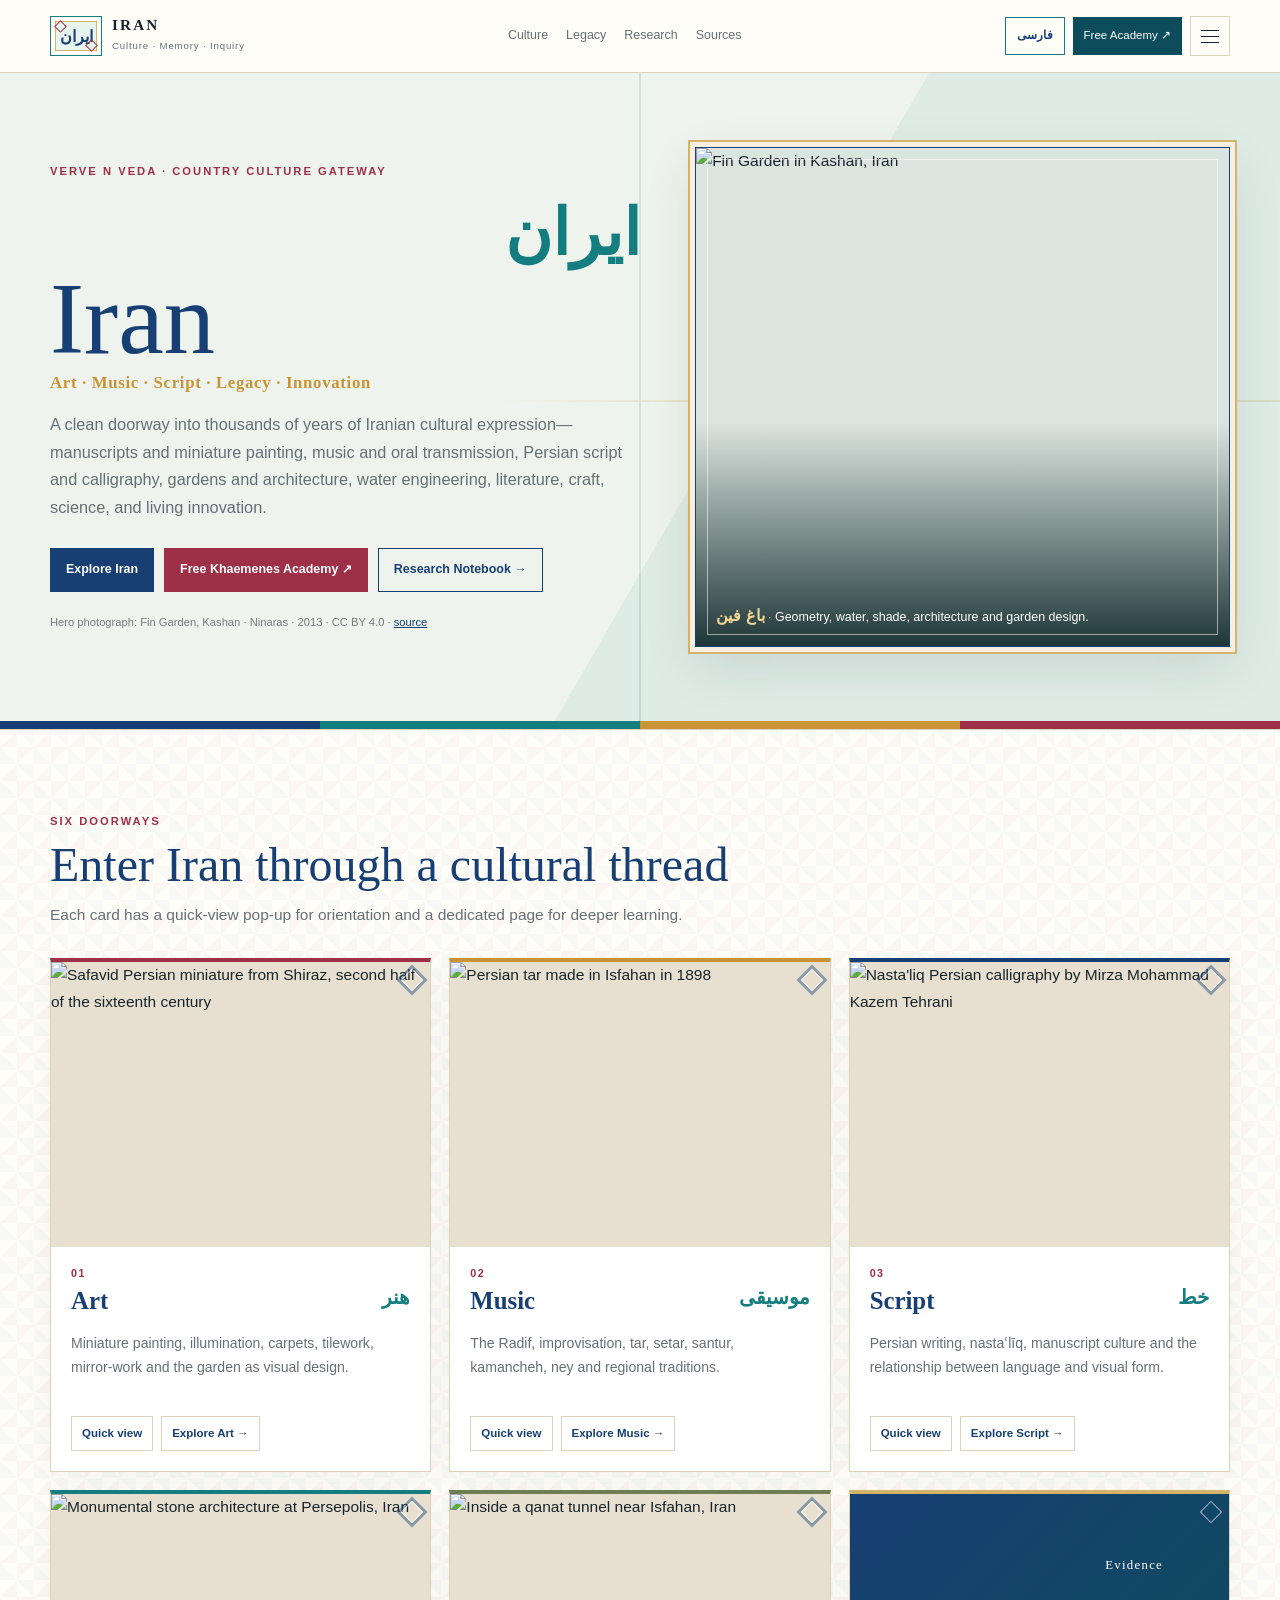
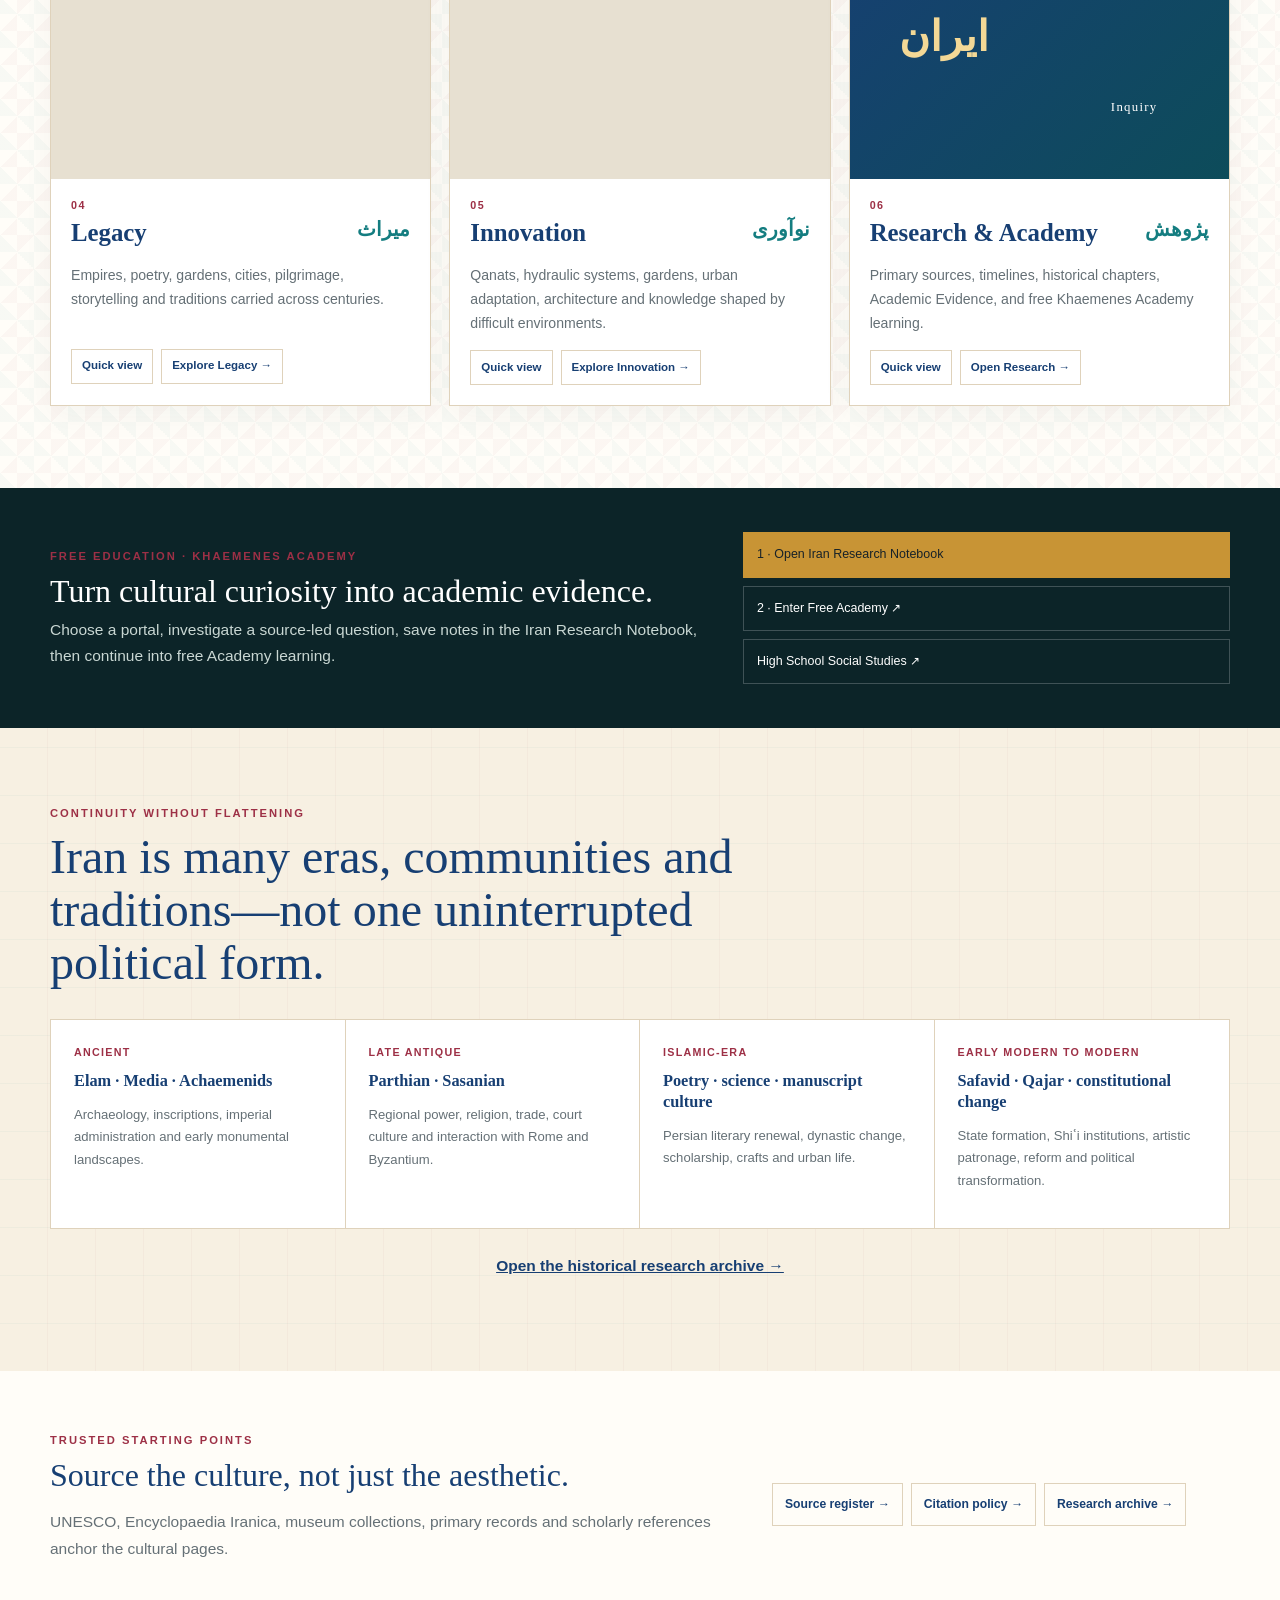
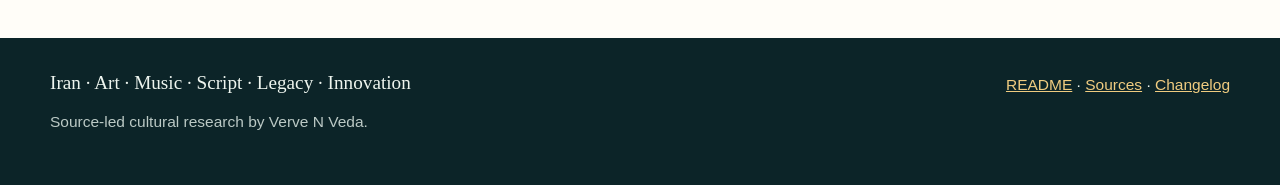
==== commit ebe36ec6: "Replace Iran custom ticker markup with canonical pair" ====
--- a/index.html
+++ b/index.html
@@ -12,35 +12,6 @@
 </head>
 <body data-i18n-page="home">
 <a class="skip-link" href="#main">Skip to main content</a>
-
-<div id="vnvTicker" data-paused="false" aria-label="Verve N Veda 333 Network ticker">
-  <div class="viewport">
-    <div class="track">
-      <div class="set">
-        <span class="brand">333 NETWORK</span>
-        <a href="https://vervenveda.github.io/333.github.io/app/HOLLO_333_direct_connect_index.html">HOLLO</a>
-        <a href="https://vervenveda.github.io/333.github.io/app/KANSEE_333_meeting_rooms_index.html">KANSEE</a>
-        <a href="https://vervenveda.github.io/333.github.io/app/EVen_mail_index.html">E=Ven Mail</a>
-        <a href="https://vervenveda.github.io/333.github.io/app/Bazaar_Art_Live_index.html">Bazaar Art Live</a>
-        <a href="https://vervenveda.github.io/333.github.io/app/SIte_builder_index.html">SIte Studio</a>
-        <a href="https://vervenveda.github.io/333.github.io/app/Bunya_digital_infrastructure_index.html">Bunya</a>
-        <a href="https://vervenveda.github.io/333.github.io/">Open 333 →</a>
-      </div>
-      <div class="set" aria-hidden="true">
-        <span class="brand">333 NETWORK</span>
-        <a tabindex="-1" href="https://vervenveda.github.io/333.github.io/app/HOLLO_333_direct_connect_index.html">HOLLO</a>
-        <a tabindex="-1" href="https://vervenveda.github.io/333.github.io/app/KANSEE_333_meeting_rooms_index.html">KANSEE</a>
-        <a tabindex="-1" href="https://vervenveda.github.io/333.github.io/app/EVen_mail_index.html">E=Ven Mail</a>
-        <a tabindex="-1" href="https://vervenveda.github.io/333.github.io/app/Bazaar_Art_Live_index.html">Bazaar Art Live</a>
-        <a tabindex="-1" href="https://vervenveda.github.io/333.github.io/app/SIte_builder_index.html">SIte Studio</a>
-        <a tabindex="-1" href="https://vervenveda.github.io/333.github.io/app/Bunya_digital_infrastructure_index.html">Bunya</a>
-        <a tabindex="-1" href="https://vervenveda.github.io/333.github.io/">Open 333 →</a>
-      </div>
-    </div>
-  </div>
-  <button class="pause" id="tickerPause" type="button" aria-label="Pause 333 Network ticker" aria-pressed="false">Ⅱ</button>
-</div>
-
 <header class="site-header">
   <div class="shell header-inner">
     <a class="site-brand" href="#top">
@@ -191,5 +162,9 @@
 </footer>
 <script src="assets/js/app.js"></script>
 <script src="assets/js/iran-i18n.js"></script>
+
+<script src="https://vervenveda.com/assets/vnv-333-ticker.js"></script>
+<script src="https://vervenveda.com/assets/vnv-ticker-autopopulate.js" data-vnv-ticker-autopopulate></script>
+<script>VNV_TICKER.autoPopulate({label:"Iran Quick Links",max:14});</script>
 </body>
 </html>
